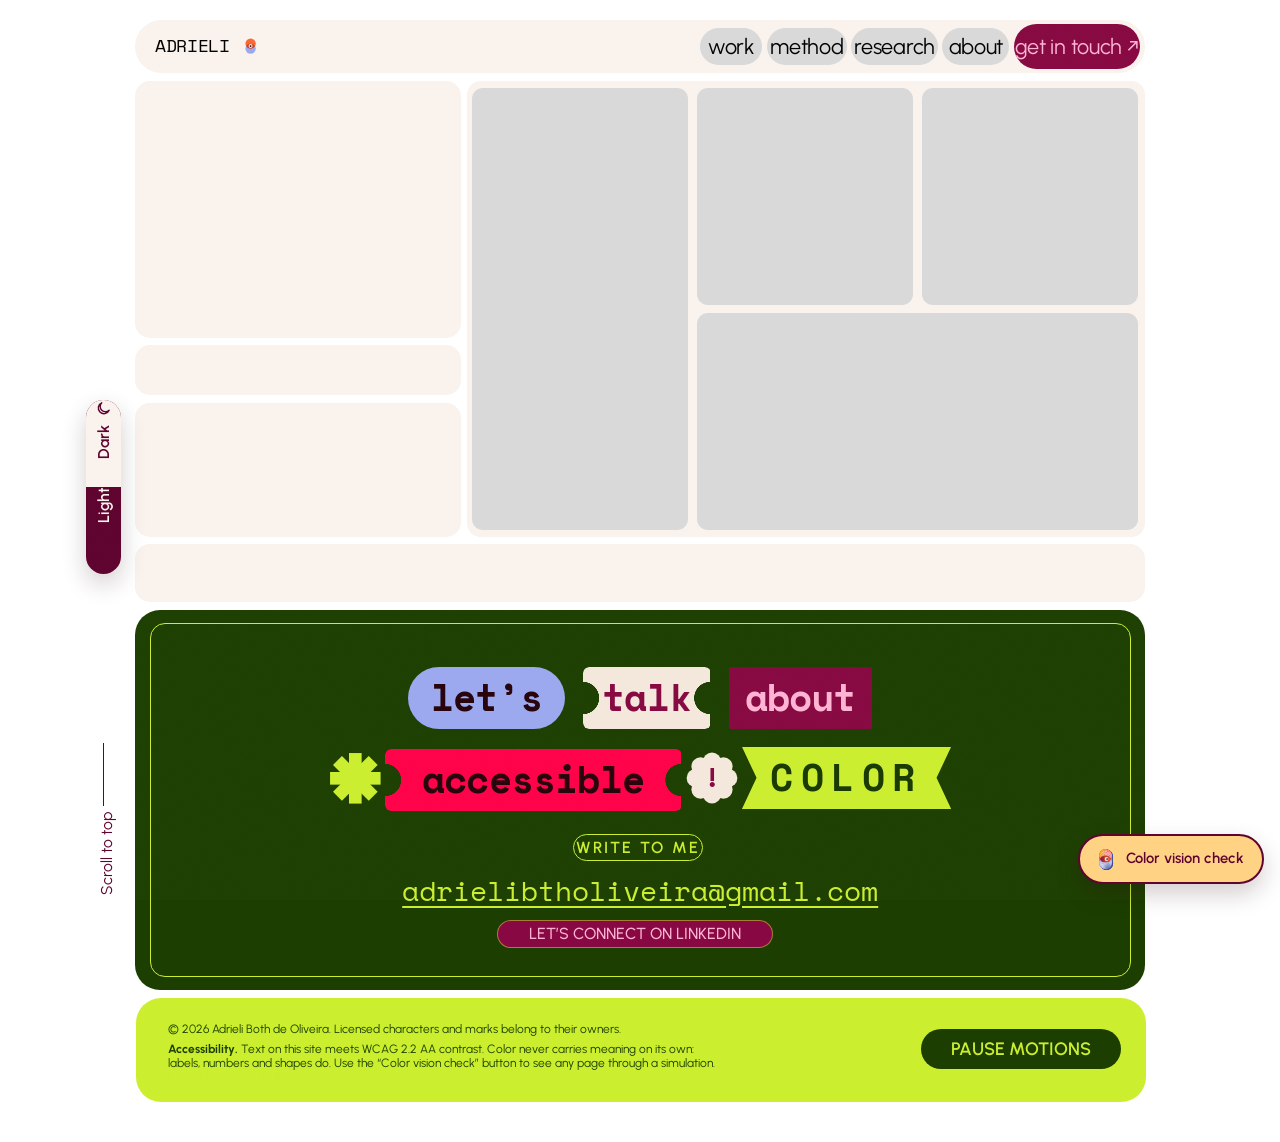
==== index.html @ c456b277 "Home: theme toggle and Scroll to top fixed on screen; footer completed The Dark/Light toggle and the" ====
<!doctype html>
<html lang="en">
<head>
  <meta charset="utf-8">
  <meta name="viewport" content="width=device-width, initial-scale=1">
  <title>adrieli • portfolio</title>
  <meta name="description" content="Portfolio of Adrieli Both de Oliveira, art director and designer. Accessibility as method, with a focus on color vision deficiency.">
  <!-- RASCUNHO: apague a linha "robots" abaixo quando o site estiver pronto para os programas -->
  <meta name="robots" content="noindex, nofollow">
  <link rel="canonical" href="https://adrieli.com.br/">
  <meta property="og:type" content="website">
  <meta property="og:site_name" content="Adrieli Both de Oliveira">
  <meta property="og:title" content="adrieli • portfolio">
  <meta property="og:description" content="Portfolio of Adrieli Both de Oliveira, art director and designer. Accessibility as method, with a focus on color vision deficiency.">
  <meta property="og:url" content="https://adrieli.com.br/">
  <meta property="og:image" content="https://adrieli.com.br/og-image.png">
  <meta property="og:image:alt" content="color for every way of seeing. Portfolio of Adrieli Both de Oliveira.">
  <meta name="twitter:card" content="summary_large_image">
  <meta name="theme-color" content="#26030A">
  <link rel="icon" href="favicon.svg" type="image/svg+xml">
  <link rel="apple-touch-icon" href="apple-touch-icon.png">
  <script>try{document.documentElement.dataset.tema=localStorage.getItem("tema")||"escuro"}catch(e){document.documentElement.dataset.tema="escuro"}try{if(!sessionStorage.getItem("intro")&&!matchMedia("(prefers-reduced-motion: reduce)").matches)document.documentElement.classList.add("carregando")}catch(e){}</script>
  <link rel="stylesheet" href="style.css">
</head>
<body class="pagina-paineis">
  <div class="loader" id="loader" aria-hidden="true">
    <div class="loader-grade"></div>
    <p class="loader-centro"><svg class="anel-carga" viewBox="0 0 100 190" preserveAspectRatio="none" aria-hidden="true"><defs><linearGradient id="anel-cor" gradientUnits="userSpaceOnUse" x1="0" y1="0" x2="100" y2="190"><stop offset="0" stop-color="#FC4D17"/><stop offset=".2" stop-color="#EEBE55"/><stop offset=".4" stop-color="#FEB3D2"/><stop offset=".6" stop-color="#9BA8EF"/><stop offset=".8" stop-color="#CBEE2F"/><stop offset="1" stop-color="#FF6533"/></linearGradient></defs><rect x="3" y="3" width="94" height="184" rx="47" pathLength="100" fill="none" stroke="url(#anel-cor)" stroke-width="10" vector-effect="non-scaling-stroke" stroke-linecap="round"/></svg><svg viewBox="0 0 100 100" aria-hidden="true"><circle cx="50" cy="37" r="27" fill="#FF6533"/><circle cx="50" cy="63" r="27" fill="#9BA8EF"/><path d="M26.34 50A27 27 0 0 1 73.66 50A27 27 0 0 1 26.34 50Z" fill="#D33916"/><circle cx="50" cy="50" r="10.5" fill="#F4E7DC"/><g class="pupila-loader"><circle cx="50" cy="50" r="4.6" fill="#26030A"/></g></svg></p>
    <span class="loader-pular"><span class="mouse">click or press any key to skip</span><span class="toque">tap to skip</span></span>
  </div>
  <p class="loader-sr" role="status" id="loader-status"></p>
  <script>(function(){var h=document.documentElement;if(!h.classList.contains("carregando"))return;
  var g=document.querySelector("#loader .loader-grade"),c=Math.min(innerWidth,1400)<700?92:Math.min(168,Math.max(92,innerWidth*.13)),
  cols=Math.ceil(innerWidth/c)+2,rows=Math.ceil(innerHeight/c)+2,f="";
  for(var r=0;r<rows;r++)for(var k=0;k<cols;k++){var d=-((r+k)*.32).toFixed(2),sd=(Math.abs(r-rows/2)+Math.abs(k-cols/2))*.03,par=(r*3+k)%4===0;
  var V=["#FF6533","#9BA8EF","#F7BB39","#D1D7F2","#FEB3D2","#FF6533","#CBEE2F"];f+='<div class="lc" style="--d:'+d+'s;--d2:'+(-(r+k)*.6).toFixed(1)+'s;--sd:'+sd.toFixed(2)+'s;--c2:'+V[(r+2*k)%V.length]+'"><i></i>'+(par?'<i></i>':'')+'</div>';}
  g.innerHTML=f;g.style.gridTemplateColumns="repeat("+cols+","+c+"px)";g.style.gridAutoRows=c+"px";document.getElementById("loader-status").textContent="Loading portfolio";})();</script>
    <a class="pular" href="#conteudo">Skip to content</a>

  <!-- ================= MENU ================= -->
  <header class="topo">
    <nav class="nav" aria-label="Main">
      <a href="#inicio" class="logo" aria-label="Adrieli Both de Oliveira, home">adrieli<svg viewBox="0 0 100 100" aria-hidden="true" focusable="false"><circle cx="50" cy="37" r="27" fill="#FF6533"/><circle cx="50" cy="63" r="27" fill="#9BA8EF"/><path d="M26.34 50A27 27 0 0 1 73.66 50A27 27 0 0 1 26.34 50Z" fill="#D33916"/><circle cx="50" cy="50" r="10.5" fill="#F4E7DC"/><circle cx="50" cy="50" r="4.6" fill="#26030A"/></svg></a>
      <button class="menu-btn" aria-label="Open menu" aria-expanded="false"><span></span><span></span></button>
      <ul class="nav-links">
        <li><a href="#work">work</a></li>
        <li><a href="#method">method</a></li>
        <li><a href="research.html">research</a></li>
        <li><a href="#about">about</a></li>
        <li><a href="#contact" class="btn btn-limao btn-nav">get in touch ↗</a></li>
      </ul>
    </nav>
  </header>

  <main id="conteudo">
    <!-- ================= HERO ================= -->
    <section id="inicio" class="hero">
      <div class="hero-blobs" aria-hidden="true">
        <span class="blob b1"></span><span class="blob b2"></span><span class="blob b3"></span>
      </div>

      <div class="hero-miolo">

        <h1 class="titulo-hero titulo-ref">We <em>exist</em> for<br><span class="pill-ref pill-laranja">purpose.</span><br>We <em>create</em> for<br><span class="pill-ref pill-azul">needs.</span></h1>

        <div class="faixa-wrap" aria-hidden="true">
      <div class="faixa">
        <div class="faixa-trilho">
          <div class="grupo">
            <span class="fx pilula bg-azul">accessibility</span>
            <span class="fx ticket bg-branco">color</span>
            <span class="fx ret bg-roxo">method</span>
            <svg class="fx-svg" viewBox="0 0 100 100"><g class="c-limao"><rect x="38" y="2" width="24" height="96"/><rect x="38" y="2" width="24" height="96" transform="rotate(45 50 50)"/><rect x="38" y="2" width="24" height="96" transform="rotate(90 50 50)"/><rect x="38" y="2" width="24" height="96" transform="rotate(135 50 50)"/></g></svg>
            <span class="fx pilula bg-vermelho">ColorADD</span>
            <span class="fx bandeira bg-limao caps">perception</span>
            <svg class="fx-svg" viewBox="0 0 100 100"><g class="c-branco"><circle cx="80" cy="50" r="17"/><circle cx="71.2" cy="71.2" r="17"/><circle cx="50" cy="80" r="17"/><circle cx="28.8" cy="71.2" r="17"/><circle cx="20" cy="50" r="17"/><circle cx="28.8" cy="28.8" r="17"/><circle cx="50" cy="20" r="17"/><circle cx="71.2" cy="28.8" r="17"/><circle cx="50" cy="50" r="32"/></g></svg>
            <span class="fx ret bg-azul caps">branding</span>
            <span class="fx ticket bg-roxo">research</span>
          </div>
          <div class="grupo">
            <span class="fx pilula bg-azul">accessibility</span>
            <span class="fx ticket bg-branco">color</span>
            <span class="fx ret bg-roxo">method</span>
            <svg class="fx-svg" viewBox="0 0 100 100"><g class="c-limao"><rect x="38" y="2" width="24" height="96"/><rect x="38" y="2" width="24" height="96" transform="rotate(45 50 50)"/><rect x="38" y="2" width="24" height="96" transform="rotate(90 50 50)"/><rect x="38" y="2" width="24" height="96" transform="rotate(135 50 50)"/></g></svg>
            <span class="fx pilula bg-vermelho">ColorADD</span>
            <span class="fx bandeira bg-limao caps">perception</span>
            <svg class="fx-svg" viewBox="0 0 100 100"><g class="c-branco"><circle cx="80" cy="50" r="17"/><circle cx="71.2" cy="71.2" r="17"/><circle cx="50" cy="80" r="17"/><circle cx="28.8" cy="71.2" r="17"/><circle cx="20" cy="50" r="17"/><circle cx="28.8" cy="28.8" r="17"/><circle cx="50" cy="20" r="17"/><circle cx="71.2" cy="28.8" r="17"/><circle cx="50" cy="50" r="32"/></g></svg>
            <span class="fx ret bg-azul caps">branding</span>
            <span class="fx ticket bg-roxo">research</span>
          </div>
        </div>
      </div>
    </div>
        <div class="hero-base">
          <p>I treat accessibility as method. Individuals with color vision deficiency shape my design decisions from the first step of a project.</p>
          <div class="acoes">
            <a href="#work" class="btn btn-escuro">see the work ↓</a>
            <a href="tcc.html" class="btn btn-contorno">start with my thesis</a>
          </div>
        </div>

        

        <!-- Mosaico do Frame 6 (peças vazias, como no Figma; só desktop) -->
        <div class="quadro-mosaico" aria-hidden="true"><span class="qm-painel"></span><span class="qm-a"></span><span class="qm-b"></span><span class="qm-c"></span><span class="qm-d"></span><span class="qm-faixa"></span></div>
        
      </div>
    </section>

    <!-- ================= FAIXA ================= -->
    

    <!-- ================= WORK ================= -->
    <section id="work" class="secao">
      <div class="grade-wrap">
        <div class="cabecalho-secao">
          <h2>selected <em>work</em></h2>
          <p>Each project page follows the same path: problem, decision, evidence, result.</p>
        </div>
        <!-- Capa real: dentro de .tile-img, troque o <img class="tile-elem"> por <img src="img/capa.jpg" alt=""> -->
        <div class="tiles">
          <a href="tcc.html" class="tile t-2 bg-vinho">
            
            <span class="tile-premio">Launched at Mix PP 2026</span>
            <div class="tile-rotulo"><h3>Color <em>first</em></h3><span>thesis · 2024</span></div>
            <span class="seta-circulo" aria-hidden="true">↗</span>
          </a>
          <a href="sensa.html" class="tile  bg-wine">
            
            <span class="tile-premio">Silver · 16th Prêmio Universitário</span>
            <div class="tile-rotulo"><h3>Sensa<em>!</em></h3><span>branding · 2023</span></div>
            <span class="seta-circulo" aria-hidden="true">↗</span>
          </a>
          <div class="tile tile-frase bg-limao">
            <small>motto</small>
            <p>Created to <em>create.</em></p>
          </div>
          <a href="research.html" class="tile  bg-azul">
            
            <div class="tile-rotulo"><h3>Color in real <em>conditions</em></h3><span>research proposal</span></div>
            <span class="seta-circulo" aria-hidden="true">↗</span>
          </a>
          <a href="paim.html" class="tile t-2 bg-rosa">
            
            <div class="tile-rotulo"><h3>Renner <em>co-brandings</em></h3><span>art direction · 2024–now</span></div>
            <span class="seta-circulo" aria-hidden="true">↗</span>
          </a>
          <a href="campaigns.html#give" class="tile  bg-branco">
            
            <span class="tile-premio">Gold · 17th Prêmio Universitário</span>
            <div class="tile-rotulo"><h3>Give a Little of <em>Yourself</em></h3><span>campaign · 2024</span></div>
            <span class="seta-circulo" aria-hidden="true">↗</span>
          </a>
          <a href="ebook.html" class="tile  bg-lilas">
            
            <div class="tile-rotulo"><h3>Popularizando a Ciência da <em>Comunicação</em></h3><span>editorial · 2024</span></div>
            <span class="seta-circulo" aria-hidden="true">↗</span>
          </a>
          <a href="campaigns.html#rudauana" class="tile  bg-vinho">
            
            <span class="tile-premio">Grand Prix · 16th Prêmio Universitário</span>
            <div class="tile-rotulo"><h3>Rudauana</h3><span>campaign · 2023</span></div>
            <span class="seta-circulo" aria-hidden="true">↗</span>
          </a>
          <div class="tile tile-frase t-2 bg-tinta">
            <small>my method</small>
            <p>Accessibility: to anyone, anywhere, <em>anytime.</em></p>
          </div>
        </div>
      </div>
    </section>

    <!-- ================= METHOD ================= -->
    

    <!-- ================= ABOUT ================= -->
    

    <!-- ================= EXPERIENCE ================= -->
    

    <!-- ================= CONTACT ================= -->
    <section id="contact" class="contato">
      <div class="container">
        <div class="contato-topo">
          <h2 class="titulo-formas">
            <span class="fx pilula bg-azul">let’s</span>
            <span class="fx ticket bg-branco">talk</span>
            <span class="fx ret bg-roxo">about</span>
            <svg class="fx-svg" viewBox="0 0 100 100" aria-hidden="true"><g class="c-limao"><rect x="38" y="2" width="24" height="96"/><rect x="38" y="2" width="24" height="96" transform="rotate(45 50 50)"/><rect x="38" y="2" width="24" height="96" transform="rotate(90 50 50)"/><rect x="38" y="2" width="24" height="96" transform="rotate(135 50 50)"/></g></svg>
            <span class="fx ticket bg-vermelho">accessible</span>
            <span class="fx bandeira bg-limao caps">color</span>
            <span class="fx-flor" aria-hidden="true"><svg viewBox="0 0 100 100"><g class="c-branco"><circle cx="80" cy="50" r="17"/><circle cx="71.2" cy="71.2" r="17"/><circle cx="50" cy="80" r="17"/><circle cx="28.8" cy="71.2" r="17"/><circle cx="20" cy="50" r="17"/><circle cx="28.8" cy="28.8" r="17"/><circle cx="50" cy="20" r="17"/><circle cx="71.2" cy="28.8" r="17"/><circle cx="50" cy="50" r="32"/></g></svg><b>!</b></span>
          </h2>

          <span class="adesivo ad-bora" aria-hidden="true">
            <svg viewBox="0 0 100 100"><polygon points="50.0,0.0 59.1,10.0 71.7,5.0 75.6,17.9 89.1,18.8 86.9,32.2 98.7,38.9 91.0,50.0 98.7,61.1 86.9,67.8 89.1,81.2 75.6,82.1 71.7,95.0 59.1,90.0 50.0,100.0 40.9,90.0 28.3,95.0 24.4,82.1 10.9,81.2 13.1,67.8 1.3,61.1 9.0,50.0 1.3,38.9 13.1,32.2 10.9,18.8 24.4,17.9 28.3,5.0 40.9,10.0"/></svg>
            <b>hello!</b>
          </span>
          <svg class="adesivo ad-carinho" viewBox="0 0 120 120" aria-hidden="true">
            <defs><path id="circulo2" d="M60 60m-42 0a42 42 0 1 1 84 0a42 42 0 1 1-84 0"/></defs>
            <circle cx="60" cy="60" r="58"/>
            <text><textPath href="#circulo2">every way of seeing • </textPath></text>
            <path d="M60 78S44 68 44 58a8 8 0 0 1 16-3 8 8 0 0 1 16 3c0 10-16 20-16 20z" class="ad-coracao"/>
          </svg>
          <span class="adesivo ad-24h" aria-hidden="true">fall 2027</span>
          <span class="adesivo ad-oi" aria-hidden="true">oi!</span>
        </div>

        <div class="contato-simples">
          <span class="etiqueta etiqueta-clara">write to me</span>
          <a class="email-grande" href="mailto:adrielibtholiveira@gmail.com">adrielibtholiveira@gmail.com</a>
          <ul class="redes">
            <li><a href="https://www.linkedin.com/in/adrieliboliveira/" target="_blank" rel="noopener">Let’s connect on linkedin</a></li>
          </ul>
        </div>

        <p class="assinatura" aria-label="Created to create.">Created to <em>create.</em></p>

        <footer class="rodape">
          <div>
            <p>© <span class="ano"></span> Adrieli Both de Oliveira. Licensed characters and marks belong to their owners.</p>
            <p class="nota-acess"><strong>Accessibility.</strong> Text on this site meets WCAG 2.2 AA contrast. Color never carries meaning on its own: labels, numbers and shapes do. Use the “Color vision check” button to see any page through a simulation. <a href="colophon.html">How this site was built →</a></p>
          </div>
          <a href="#inicio">Scroll to top</a>
        </footer>
      </div>
    </section>
  </main>

  <a class="voltar-topo" href="#inicio">Scroll to top</a>

  <script src="script.js"></script>
</body>
</html>
---- style.css ----
/* =========================================================
   PALETA E VARIÁVEIS: troque aqui para mudar o visual todo
   ========================================================= */
:root {
  /* =====================================================
     PALETA: 6 cores em 3 tons (claro, base, escuro) + creme.
     ===================================================== */
  --lime-claro: #CBEE2F; --lime: #183900; --lime-escuro: #0B1900;   /* Lime · Forest · Deep Forest */
  --pink-claro: #FEB3D2; --pink: #870842; --pink-escuro: #5E012E;   /* Blossom · Magenta · Mulberry */
  --red-claro: #FF0149; --red: #4C0610; --red-escuro: #26030A;   /* Ruby · Wine · Ink */
  --amber-claro: #FFD283; --amber: #F7BB39; --amber-escuro: #D1900F;   /* Honey · Amber · Ochre */
  --orange-claro: #FF9173; --orange: #FF6533; --orange-escuro: #D33916;   /* Peach · Tangerine · Rust */
  --peri-claro: #D1D7F2; --peri: #9BA8EF; --peri-escuro: #425399;   /* Mist · Periwinkle · Indigo */
  --neutro-claro: #F4E7DC;  /* Cream */

  /* Neutros do tema claro */
  --creme: #F9F2ED;   /* fundo da página (Cream) */
  --papel: #F4E7DC;   /* superfícies */
  --tinta: #870842;   /* texto: Magenta (par 9) */
  --cinza: #870842;   /* texto secundário */
  --linha: #F4E7DC;

  /* Nomes antigos, apontando para a paleta nova (o site inteiro usa estes) */
  --laranja: var(--orange);
  --vermelho: var(--red-claro);
  --rosa: var(--pink-claro);
  --coral: var(--orange-claro);
  --vinho: var(--pink);
  --limao: var(--lime-claro);     /* cor de destaque: botões e links */
  --cobre: var(--amber-escuro);
  --amarelo: var(--amber);
  --verde-vivo: var(--lime-claro);
  --menta: var(--lime-claro);
  --verde: var(--lime);
  --celeste: var(--peri-claro);
  --periwinkle: var(--peri-claro);
  --azul: var(--peri);
  --lilas: var(--peri-claro);
  --lilas-claro: var(--peri-claro);
  --roxo: var(--peri-escuro);
  --mauve-escuro: var(--peri-escuro);  /* usado pelo interruptor */

  --preto: #26030A;   /* tinta fixa sobre as cores */
  --branco: #F4E7DC;  /* creme fixo sobre fundos escuros */
  --listra1: #F4E7DC; --listra2: #F4E7DC; --listra-borda: #870842;
  --rabisco: #F4E7DC;
  --raio: 28px;
  --fonte: "Urbanist", system-ui, sans-serif;
  --serif: "Space Mono", ui-monospace, monospace;

  /* textura granulada (usada em formas e no fundo) */
  --grao: url("data:image/svg+xml,%3Csvg xmlns='http://www.w3.org/2000/svg' width='180' height='180'%3E%3Cfilter id='n'%3E%3CfeTurbulence type='fractalNoise' baseFrequency='.85' numOctaves='3' stitchTiles='stitch'/%3E%3CfeColorMatrix values='0 0 0 0 0 0 0 0 0 0 0 0 0 0 0 0 0 0 .3 0'/%3E%3C/filter%3E%3Crect width='100%25' height='100%25' filter='url(%23n)'/%3E%3C/svg%3E");
}

* { box-sizing: border-box; margin: 0; padding: 0; }
html { scroll-behavior: smooth; scroll-padding-top: 90px; }
body {
  font-family: var(--fonte);
  background: var(--creme);
  color: var(--tinta);
  font-size: 1.06rem;
  line-height: 1.6;
  overflow-x: clip;
}
/* granulado bem sutil por cima de tudo */
body::after {
  content: ""; position: fixed; inset: 0; z-index: 100; pointer-events: none;
  background: var(--grao); opacity: .1; mix-blend-mode: multiply;
}
img { max-width: 100%; display: block; }
a { color: inherit; }
em { font-family: var(--serif); font-style: italic; font-weight: 400; letter-spacing: 0; }

.container { width: min(1200px, 100% - 32px); margin-inline: auto; }
.secao { padding: clamp(4.5rem, 10vw, 8rem) 0; position: relative; }

h2 {
  font-size: clamp(2.3rem, 5.6vw, 4.4rem);
  line-height: 1; letter-spacing: -.04em; font-weight: 700;
  margin-bottom: 1.4rem;
}
h2 em { font-size: 1.1em; }
.titulo-centro { text-align: center; }

/* ===== Cores de fundo utilitárias ===== */
.bg-laranja { background: var(--laranja); color: var(--preto); }
.bg-vermelho { background: var(--vermelho); color: var(--preto); }
.bg-rosa { background: var(--rosa); color: var(--pink-escuro); }
.bg-coral { background: var(--coral); color: var(--preto); }
.bg-vinho { background: var(--vinho); color: var(--pink-claro); }
.bg-limao { background: var(--limao); color: var(--lime-escuro); }
.bg-cobre { background: var(--cobre); color: var(--preto); }
.bg-amarelo { background: var(--amarelo); color: var(--preto); }
.bg-verde-vivo { background: var(--verde-vivo); color: var(--lime-escuro); }
.bg-menta { background: var(--menta); color: var(--lime-escuro); }
.bg-verde { background: var(--verde); color: var(--lime-claro); }
.bg-celeste { background: var(--celeste); color: var(--preto); }
.bg-periwinkle { background: var(--periwinkle); color: var(--peri-escuro); }
.bg-azul { background: var(--azul); color: var(--preto); }
.bg-lilas { background: var(--lilas); color: var(--peri-escuro); }
.bg-lilas-claro { background: var(--lilas-claro); color: var(--peri-escuro); }
.bg-roxo { background: var(--roxo); color: var(--peri-claro); }
.bg-grafite { background: var(--preto); color: var(--branco); }
.bg-tinta { background: var(--tinta); color: var(--papel); }
.bg-branco { background: var(--branco); color: var(--preto); }
.bg-preto { background: var(--preto); color: var(--branco); }

/* ===== Botões ===== */
.btn {
  display: inline-flex; align-items: center; gap: .5rem;
  padding: .85rem 1.45rem; border-radius: 999px;
  font: inherit; font-weight: 600; text-decoration: none; cursor: pointer;
  border: 2px solid var(--tinta);
  transition: transform .2s, box-shadow .2s;
}
.btn:hover { transform: translateY(-3px) rotate(-1.5deg); box-shadow: 0 5px 0 var(--tinta); }
.btn-escuro { background: var(--tinta); color: var(--papel); }
.btn-escuro:hover { box-shadow: 0 5px 0 var(--laranja); }
.btn-contorno { background: transparent; }
.btn-limao { background: var(--limao); color: var(--preto); border-color: var(--limao); }

.etiqueta {
  display: inline-block; margin-bottom: 1.2rem;
  border: 1.5px solid currentColor; border-radius: 999px;
  padding: .25rem .85rem; font-size: .78rem; font-weight: 600;
  text-transform: uppercase; letter-spacing: .14em;
}

/* =========================================================
   MENU
   ========================================================= */
.topo { position: sticky; top: 0; z-index: 50; padding: 12px 12px 0; }
.nav {
  position: relative;
  max-width: 1200px; margin: 0 auto; height: 62px;
  display: flex; align-items: center; justify-content: space-between;
  padding: 0 8px 0 22px;
  background: color-mix(in srgb, var(--papel) 82%, transparent); backdrop-filter: blur(14px); -webkit-backdrop-filter: blur(14px);
  border: 1px solid var(--linha); border-radius: 999px;
}
.logo { font-weight: 800; font-size: 1.3rem; letter-spacing: -.04em; text-decoration: none; display: flex; align-items: center; gap: 3px; }
.logo svg { width: 1.08em; height: 1.08em; margin: 0 .06em; flex: none; }
.nav-links { display: flex; gap: 2px; list-style: none; align-items: center; }
.nav-links a { display: block; padding: .5rem .95rem; border-radius: 999px; text-decoration: none; font-weight: 500; }
.nav-links a:not(.btn):hover { background: var(--creme); }
.btn-nav { padding: .6rem 1.15rem !important; margin-left: .4rem; }
.menu-btn {
  display: none; width: 46px; height: 46px; border-radius: 50%;
  background: var(--tinta); border: 0; cursor: pointer;
  flex-direction: column; align-items: center; justify-content: center; gap: 6px;
}
.menu-btn span { width: 18px; height: 2px; background: var(--papel); border-radius: 2px; transition: transform .25s; }
.menu-btn[aria-expanded="true"] span:first-child { transform: translateY(4px) rotate(45deg); }
.menu-btn[aria-expanded="true"] span:last-child { transform: translateY(-4px) rotate(-45deg); }

/* =========================================================
   HERO
   ========================================================= */
.hero {
  position: relative; overflow: hidden;
  margin: -62px 12px 0;
  padding: 120px clamp(20px, 5vw, 72px) clamp(56px, 7vw, 88px);
  background: var(--papel);
  border-radius: 0 0 40px 40px;
}
.hero-blobs { position: absolute; inset: 0; pointer-events: none; }
.blob { position: absolute; border-radius: 50%; filter: blur(70px); }
.b1 { width: 440px; height: 440px; background: var(--rosa); top: -170px; left: -150px; opacity: .8; }
.b2 { width: 320px; height: 320px; background: var(--laranja); top: -140px; left: 120px; opacity: .45; }
.b3 { width: 520px; height: 520px; background: var(--lilas); bottom: -260px; right: -160px; opacity: .85; }

.hero-miolo { position: relative; max-width: 1200px; margin: 0 auto; }
.hero-topo { display: flex; justify-content: space-between; align-items: center; flex-wrap: wrap; gap: .8rem 1.5rem; margin-bottom: clamp(1.8rem, 4vw, 3rem); }
.selo {
  display: inline-flex; align-items: center; gap: .6rem;
  background: var(--tinta); color: var(--papel);
  padding: .45rem 1rem .45rem .8rem; border-radius: 999px; font-size: .88rem; font-weight: 500;
}
.pulso { width: 9px; height: 9px; border-radius: 50%; background: var(--limao); animation: pulso 2s infinite; }
@keyframes pulso { 0% { box-shadow: 0 0 0 0 rgb(238 190 85 / .7); } 70%, 100% { box-shadow: 0 0 0 10px rgb(238 190 85 / 0); } }
.hero-intro { color: var(--cinza); }
.hero-intro strong { color: var(--tinta); }

/* Título com formas no meio (inspirado em tipografia + geometria) */
.titulo-hero {
  position: relative; z-index: 2;
  font-size: clamp(2.6rem, 10.2vw, 9.4rem);
  font-weight: 700; line-height: .95; letter-spacing: -.05em;
}
.linha { display: flex; align-items: center; flex-wrap: wrap; gap: .06em .2em; }
.f-seta { width: 1.45em; height: .5em; flex: none; fill: none; stroke: var(--tinta); stroke-width: 7; stroke-linecap: round; stroke-linejoin: round; }
.f-seta-bola { fill: var(--laranja); stroke: none; }
.f-quina { width: .5em; height: .5em; flex: none; fill: none; stroke: var(--tinta); stroke-width: 7; stroke-linecap: round; stroke-linejoin: round; align-self: flex-start; margin-top: .1em; }
.f-balao {
  position: relative; display: inline-block;
  background: var(--grao), var(--lilas); background-size: 180px; color: var(--preto);
  padding: .02em .32em .1em; border-radius: 999px;
}
.f-balao::after {
  content: ""; position: absolute; left: .45em; bottom: -.14em;
  width: .34em; height: .34em; background: inherit;
  clip-path: polygon(0 0, 100% 0, 0 100%);
}
.f-pontos { display: inline-flex; align-items: center; gap: .08em; }
.f-pontos i { width: .4em; height: .4em; border-radius: 50%; background: var(--grao), var(--azul); background-size: 180px; }
.f-pontos i:last-child { background: var(--grao), var(--verde-vivo); background-size: 180px; }
.f-pontos b { font-size: .4em; font-weight: 800; }
.f-meias { display: inline-flex; }
.f-meias i { width: .38em; height: .76em; border-radius: 0 .38em .38em 0; background: var(--grao), var(--rosa); background-size: 180px; }
.f-meias i:last-child { background: var(--grao), var(--verde-vivo); background-size: 180px; }
.f-cor { position: relative; font-size: 1.12em; letter-spacing: -.02em; line-height: .8; }
.f-cor svg { position: absolute; left: -2%; bottom: -.06em; width: 104%; height: .2em; fill: none; stroke: var(--laranja); stroke-width: 6; stroke-linecap: round; }

.hero-base { position: relative; z-index: 2; max-width: 430px; margin-top: clamp(2rem, 4vw, 3rem); }
.hero-base p { color: var(--cinza); font-size: 1.12rem; }
.acoes { display: flex; flex-wrap: wrap; gap: .8rem; margin-top: 1.6rem; }

/* Fotos em leque */
.colagem {
  position: absolute; z-index: 1; right: 0; bottom: 0;
  width: min(42%, 520px);
  display: flex; align-items: flex-end; justify-content: flex-end;
}
.colagem { perspective: 1100px; --mx: 0; --my: 0; }
.foto-card {
  --rot: 0deg; --ty: 0px; --ry: 0deg; --d: 1;
  position: relative; flex: 0 0 32%; aspect-ratio: 3 / 4;
  border-radius: 26px; margin-left: -9%;
  background-size: 180px, cover !important;
  box-shadow: 0 18px 40px rgb(19 19 19 / .14);
  transform-style: preserve-3d;
  transform:
    translate3d(calc(var(--mx) * var(--d) * 16px), calc(var(--ty) + var(--my) * var(--d) * 10px), 0)
    rotateY(calc(var(--ry) + var(--mx) * 9deg))
    rotateX(calc(var(--my) * -7deg))
    rotate(var(--rot));
  transition: transform .25s ease-out, scale .4s cubic-bezier(.2, .8, .2, 1);
  animation: flutuar 6s ease-in-out infinite;
}
@keyframes flutuar { 50% { translate: 0 -10px; } }
.foto-card .tag { transform: translateZ(46px); }
.foto-card img { width: 100%; height: 100%; object-fit: cover; border-radius: inherit; }
.foto-card:first-of-type { margin-left: 0; }
.fc1 { --rot: -9deg; --ty: 10px; --ry: 22deg; --d: .6; animation-delay: -1.5s; background: var(--grao), radial-gradient(circle at 50% 55%, var(--amarelo), var(--laranja) 50%, var(--rosa) 90%); }
.fc2 { --rot: -3deg; --ty: -24px; --ry: 12deg; --d: .9; animation-delay: -3s; background: var(--grao), radial-gradient(circle at 55% 45%, var(--celeste), var(--azul) 55%, var(--roxo)); }
.fc3 { --rot: 4deg; --ty: -8px; --ry: -8deg; --d: 1.2; animation-delay: -4.5s; background: var(--grao), radial-gradient(circle at 45% 60%, var(--limao), var(--verde-vivo) 55%, var(--verde)); }
.fc4 { --rot: 11deg; --ty: 16px; --ry: -20deg; --d: 1.5; background: var(--grao), radial-gradient(circle at 50% 45%, var(--rosa), var(--lilas) 50%, var(--roxo)); }
.foto-card:hover { --rot: 0deg; --ry: 0deg; --ty: -30px; scale: 1.05; z-index: 3; }
.tag {
  position: absolute; white-space: nowrap;
  padding: .3rem .8rem; border-radius: 999px;
  font-size: .85rem; font-weight: 600; color: var(--preto);
  box-shadow: 0 6px 14px rgb(38 3 10 / .1);
}
.fc1 .tag { left: -16%; top: 14%; }
.fc2 .tag { left: -10%; top: 20%; }
.fc3 .tag { left: -14%; bottom: 14%; }
.fc4 .tag { right: -6%; top: 14%; }
.t-rosa { background: var(--rosa); }
.t-celeste { background: var(--celeste); }
.t-limao { background: var(--limao); }
.t-verde { background: var(--menta); }

.selo-giratorio {
  position: absolute; z-index: 4; left: -9%; bottom: -8%;
  width: 118px; height: 118px;
  animation: girar 16s linear infinite;
}
.sg-fundo { fill: var(--limao); }
.selo-giratorio text { font-size: 11.3px; font-weight: 700; letter-spacing: 2.1px; text-transform: uppercase; fill: var(--preto); }
.sg-seta { fill: none; stroke: var(--preto); stroke-width: 4; stroke-linecap: round; stroke-linejoin: round; }
@keyframes girar { to { transform: rotate(360deg); } }

/* =========================================================
   FAIXA COM PALAVRAS EM FORMAS
   ========================================================= */
.faixa-wrap { overflow: hidden; padding: 56px 0 24px; }
.faixa {
  background: var(--preto); padding: 20px 0; border-block: 1px solid #4C0610;
  width: 110%; margin-left: -5%; transform: rotate(-2deg);
}
.faixa-trilho { display: flex; width: max-content; animation: rolar 38s linear infinite; }
.grupo { display: flex; align-items: center; gap: 18px; padding-right: 18px; }
@keyframes rolar { to { transform: translateX(-50%); } }

.fx {
  display: inline-flex; align-items: center; justify-content: center;
  font-size: 1.55rem; font-weight: 600; letter-spacing: -.02em; white-space: nowrap;
  padding: .32em .95em; line-height: 1.15;
}
.fx.pilula { border-radius: 999px; }
.fx.ret { border-radius: 3px; }
.fx.caps { text-transform: uppercase; letter-spacing: .2em; font-size: 1.25rem; padding: .5em 1.1em; }
.fx.ticket {
  border-radius: 6px; padding-inline: 1.1em;
  -webkit-mask: radial-gradient(circle at 0 50%, #0000 .42em, #000 calc(.42em + .5px)) left / 51% 100% no-repeat,
                radial-gradient(circle at 100% 50%, #0000 .42em, #000 calc(.42em + .5px)) right / 51% 100% no-repeat;
          mask: radial-gradient(circle at 0 50%, #0000 .42em, #000 calc(.42em + .5px)) left / 51% 100% no-repeat,
                radial-gradient(circle at 100% 50%, #0000 .42em, #000 calc(.42em + .5px)) right / 51% 100% no-repeat;
}
.fx.bandeira { clip-path: polygon(0 0, 100% 0, 93% 50%, 100% 100%, 0 100%, 7% 50%); padding-inline: 1.6em; }
.fx-svg { width: 2.6rem; height: 2.6rem; flex: none; }
.c-limao { fill: var(--limao); }
.c-branco { fill: var(--branco); }

/* =========================================================
   SOBRE
   ========================================================= */
.sobre-grid { display: grid; grid-template-columns: minmax(0, .85fr) minmax(0, 1.15fr); gap: clamp(2.5rem, 7vw, 6rem); align-items: center; }
.sobre-visual {
  position: relative; aspect-ratio: 4 / 5;
  background: var(--grao), var(--azul); background-size: 180px, auto;
  border-radius: var(--raio);
  display: flex; align-items: flex-end; justify-content: center;
  padding: 2.5rem 2.5rem 0;
}
.arco {
  width: 82%; height: 88%;
  border-radius: 999px 999px 0 0; overflow: hidden;
  background: var(--grao), linear-gradient(170deg, var(--lilas), var(--rosa) 70%, var(--laranja));
  background-size: 180px, auto;
  display: grid; place-items: center;
}
.arco img { width: 100%; height: 100%; object-fit: cover; }
.arco-placeholder { font-family: var(--serif); font-style: italic; font-size: 1.6rem; color: var(--preto); opacity: .7; }
.deco { position: absolute; }
.bola-amarela { width: 70px; height: 70px; border-radius: 50%; background: var(--amarelo); top: 7%; right: 8%; }
.balao-verde { width: 92px; height: 60px; background: var(--verde-vivo); border-radius: 12px; left: -22px; bottom: 14%; }
.balao-verde::after { content: ""; position: absolute; left: 16px; bottom: -14px; width: 18px; height: 16px; background: inherit; clip-path: polygon(0 0, 100% 0, 0 100%); }

.adesivo-estouro { position: absolute; top: -34px; left: -30px; width: 116px; height: 116px; transform: rotate(-14deg); display: grid; place-items: center; }
.adesivo-estouro svg { position: absolute; inset: 0; fill: var(--laranja); filter: drop-shadow(0 6px 10px rgb(38 3 10 / .15)); }
.adesivo-estouro b { color: var(--preto); position: relative; font-size: 1.45rem; font-weight: 800; letter-spacing: -.03em; }

.sobre-texto p { color: var(--cinza); max-width: 56ch; }
.sobre-texto p + p { margin-top: 1rem; }
.baloes { display: flex; flex-wrap: wrap; gap: 1.1rem .7rem; list-style: none; margin-top: 2rem; }
.balao { position: relative; padding: .5rem 1.15rem; border-radius: 999px; font-weight: 600; }
.balao::after { content: ""; position: absolute; left: 14px; bottom: -9px; width: 14px; height: 12px; background: inherit; clip-path: polygon(0 0, 100% 0, 0 100%); }
.balao.cauda-dir::after { left: auto; right: 14px; clip-path: polygon(0 0, 100% 0, 100% 100%); }

.numeros { display: grid; grid-template-columns: repeat(3, 1fr); gap: 1rem; margin-top: clamp(3.5rem, 7vw, 5.5rem); }
.numero {
  position: relative; min-height: 180px; padding: 1.6rem;
  border-radius: var(--raio);
  display: flex; flex-direction: column; justify-content: flex-end;
  transition: transform .3s;
}
.numero:hover { transform: translateY(-6px) rotate(-1deg); }
.numero strong { font-size: clamp(3rem, 6vw, 4.6rem); line-height: .9; letter-spacing: -.05em; font-weight: 700; }
.numero span { font-weight: 500; margin-top: .4rem; }
.numero i { position: absolute; top: 1.2rem; right: 1.2rem; font-style: normal; width: 42px; height: 42px; border: 1.5px solid currentColor; border-radius: 50%; display: grid; place-items: center; font-size: 1.1rem; }

/* =========================================================
   SERVIÇOS: cartas em leque
   ========================================================= */
.sublinhado { position: relative; white-space: nowrap; }
.sublinhado svg { position: absolute; left: 0; bottom: -.18em; width: 100%; height: .26em; fill: none; stroke: var(--tinta); stroke-width: 4; stroke-linecap: round; }
.leque { display: flex; justify-content: center; align-items: flex-start; padding: 4.5rem 0 1rem; }
.carta {
  position: relative; flex: 0 0 clamp(200px, 21vw, 250px); min-height: 330px;
  margin-inline: -.35rem; padding: 2.8rem 1.5rem 1.8rem;
  border-radius: 22px;
  box-shadow: 0 14px 34px rgb(19 19 19 / .12);
  transform: rotate(var(--r)) translateY(var(--y, 0));
  transition: transform .4s cubic-bezier(.2, .8, .2, 1);
}
.carta:hover { transform: rotate(0deg) translateY(-22px); z-index: 5; }
.carta h3 { font-size: 1.75rem; font-weight: 800; letter-spacing: -.04em; line-height: 1; padding-bottom: .9rem; border-bottom: 2px solid currentColor; margin-bottom: 1.1rem; }
.carta ul { list-style: none; }
.carta li { position: relative; padding-left: 1.3rem; margin-top: .35rem; font-size: .98rem; }
.carta li::before { content: "✦"; position: absolute; left: 0; font-size: .8em; top: .18em; }
.adesivo-icone { position: absolute; top: -40px; right: 14px; width: 80px; height: 80px; transform: rotate(12deg); transition: transform .4s; }
.carta:hover .adesivo-icone { transform: rotate(-8deg) scale(1.12); }
.adesivo-icone svg { width: 100%; height: 100%; overflow: visible; filter: drop-shadow(0 4px 6px rgb(38 3 10 / .18)); }
.adesivo-icone svg * { stroke: var(--branco); stroke-width: 7; paint-order: stroke; stroke-linejoin: round; }
.st-tinta { fill: var(--preto); }
.st-branco { fill: var(--branco); stroke: none !important; }
.st-tinta-plano { fill: var(--preto); stroke: none !important; }
.st-amarelo { fill: var(--amarelo); }
.st-celeste { fill: var(--celeste); }
.st-limao { fill: var(--limao); }
.st-vinho { fill: var(--vinho); }
.st-linha { fill: none; stroke: var(--preto) !important; stroke-width: 4 !important; stroke-linecap: round; }

/* =========================================================
   PROJETOS: bento
   ========================================================= */
.cabecalho-secao { display: flex; justify-content: space-between; align-items: flex-end; gap: 1rem 3rem; flex-wrap: wrap; margin-bottom: 2.5rem; }
.cabecalho-secao h2 { margin-bottom: 0; }
.cabecalho-secao p { color: var(--cinza); max-width: 38ch; }
.bento { display: grid; grid-template-columns: repeat(6, 1fr); gap: 1rem; }
.proj {
  position: relative; isolation: isolate; overflow: hidden;
  grid-column: span 2; min-height: 360px;
  border-radius: var(--raio); padding: 1.6rem;
  display: flex; flex-direction: column; text-decoration: none;
  transition: transform .35s cubic-bezier(.2, .8, .2, 1);
}
.proj-grande { grid-column: span 4; min-height: 440px; }
.proj {
  transform: perspective(900px) rotateX(var(--rx, 0deg)) rotateY(var(--ry, 0deg)) translateY(var(--lift, 0px));
}
.proj:hover { --lift: -6px; }
.proj .geleia { translate: calc(var(--px, 0) * -16px) calc(var(--py, 0) * -16px); }
.proj-visual { position: relative; flex: 1; min-height: 160px; }
.proj-visual img { position: absolute; inset: -1.6rem -1.6rem 0; width: calc(100% + 3.2rem); height: calc(100% + 1.6rem); object-fit: cover; }
.proj-info { position: relative; z-index: 1; }
.proj h3 { font-size: clamp(1.8rem, 3vw, 2.5rem); font-weight: 700; letter-spacing: -.04em; line-height: 1; margin: .7rem 0 .4rem; }
.proj p { opacity: .8; max-width: 44ch; }
.tag-proj { display: inline-block; padding: .25rem .75rem; border-radius: 999px; font-size: .8rem; font-weight: 600; border: 1.5px solid currentColor; }
.seta-circulo {
  position: absolute; z-index: 2; top: 1.2rem; right: 1.2rem;
  width: 52px; height: 52px; border-radius: 50%;
  border: 1.5px solid currentColor; background: rgb(244 231 220 / .25);
  display: grid; place-items: center; font-size: 1.35rem;
  transition: transform .35s, background .35s;
}
.proj:hover .seta-circulo { transform: rotate(45deg); background: var(--papel); color: var(--tinta); }

/* formas "gelatina" brilhantes */
.geleia {
  position: absolute; z-index: -1; aspect-ratio: 1;
  border-radius: 46% 54% 60% 40% / 42% 46% 54% 58%;
  box-shadow: inset 0 0 0 6px rgb(244 231 220 / .35), inset -14px -18px 30px rgb(38 3 10 / .12), 0 20px 40px rgb(38 3 10 / .15);
  transition: transform .6s cubic-bezier(.2, .8, .2, 1);
}
.geleia::after { content: ""; position: absolute; top: 14%; left: 20%; width: 26%; height: 14%; border-radius: 50%; background: rgb(244 231 220 / .7); filter: blur(4px); transform: rotate(-25deg); }
.proj:hover .geleia { transform: rotate(14deg) scale(1.06); }
.proj .geleia { transition: transform .6s cubic-bezier(.2, .8, .2, 1), translate .2s ease-out; }
.g-rosa { width: min(48%, 320px); right: -3%; top: -18%; background: radial-gradient(circle at 50% 50%, var(--vinho) 0 12%, var(--laranja) 35%, var(--rosa) 62%, var(--branco) 88%); border-radius: 38% 62% 45% 55% / 55% 40% 60% 45%; }
.g-amarela { width: min(58%, 240px); right: -8%; top: -28%; background: radial-gradient(circle, var(--branco) 0 15%, var(--limao) 45%, var(--laranja) 85%); }
.g-azul { width: min(58%, 240px); right: -8%; top: -28%; background: radial-gradient(circle, var(--branco) 0 10%, var(--celeste) 40%, var(--azul) 85%); border-radius: 60% 40% 52% 48% / 45% 58% 42% 55%; }
.g-verde { width: min(58%, 240px); right: -8%; top: -28%; background: radial-gradient(circle, var(--verde-vivo) 0 18%, var(--menta) 60%, var(--branco) 92%); border-radius: 42% 58% 38% 62% / 60% 42% 58% 40%; }
.g-lilas { width: min(58%, 240px); right: -8%; top: -28%; background: radial-gradient(circle, var(--lilas) 0 20%, var(--rosa) 55%, var(--laranja) 95%); }
.geo { position: absolute; z-index: -1; }
.geo-circulo { width: 64px; height: 64px; border-radius: 50%; left: 4%; top: 18%; }
.geo-losango { width: 46px; height: 46px; border-radius: 8px; transform: rotate(45deg); left: 8%; top: 22%; }
.geo-meia { width: 36px; height: 72px; border-radius: 0 72px 72px 0; left: 6%; top: 16%; }
.proj-grande .geo-circulo { width: 90px; height: 90px; left: 6%; top: 20%; }

/* =========================================================
   EXPERIÊNCIA
   ========================================================= */
.experiencia { overflow: hidden; }
.rabisco-fundo { position: absolute; inset: 8% 0 auto; width: 100%; height: 70%; z-index: -1; fill: none; stroke: var(--rabisco); stroke-width: 46; stroke-linecap: round; }
.grade-numerada {
  display: grid; grid-template-columns: repeat(3, 1fr);
  list-style: none; margin-top: 3rem;
  background: color-mix(in srgb, var(--papel) 70%, transparent); border: 1.5px solid var(--linha); border-radius: var(--raio); overflow: hidden;
}
.grade-numerada li { padding: 1.8rem 1.7rem 2.2rem; border-right: 1.5px solid var(--linha); border-bottom: 1.5px solid var(--linha); transition: background .3s; }
.grade-numerada li:hover { background: var(--papel); }
.grade-numerada li:nth-child(3n) { border-right: 0; }
.grade-numerada li:nth-last-child(-n + 3) { border-bottom: 0; }
.num { width: 2.3rem; height: 2.3rem; border-radius: 50%; display: grid; place-items: center; font-weight: 700; margin-bottom: 1.5rem; }
.periodo { display: block; font-size: .85rem; font-weight: 600; color: var(--cinza); letter-spacing: .02em; }
.grade-numerada h3 { font-size: 1.3rem; letter-spacing: -.03em; margin: .2rem 0 .3rem; }
.grade-numerada p { color: var(--cinza); font-size: .97rem; }

/* =========================================================
   CONTATO (fundo preto + adesivos)
   ========================================================= */
.contato {
  position: relative; overflow: hidden;
  margin: 0 12px 12px; border-radius: 40px;
  background: var(--preto); color: var(--branco); border: 1px solid #4C0610;
  padding: clamp(4.5rem, 10vw, 8rem) 0 1.8rem;
}
.contato-topo { position: relative; padding: 1rem 0; }
.titulo-formas {
  display: flex; flex-wrap: wrap; justify-content: center; align-items: center;
  gap: .3em .28em; max-width: 860px; margin: 0 auto;
  font-size: clamp(1.9rem, 5vw, 4rem); letter-spacing: -.03em; line-height: 1;
}
.titulo-formas .fx { font-size: 1em; font-weight: 700; padding: .2em .55em .26em; }
.titulo-formas .fx.caps { font-size: .78em; padding: .42em 1.5em; }
.titulo-formas .fx.ticket { padding-inline: .8em; }
.titulo-formas .fx-svg { width: 1.3em; height: 1.3em; }
.fx-flor { position: relative; width: 1.3em; height: 1.3em; display: grid; place-items: center; }
.fx-flor svg { position: absolute; inset: 0; }
.fx-flor b { position: relative; color: var(--preto); font-size: .7em; }

.adesivo { position: absolute; transition: transform .3s; }
.adesivo:hover { transform: rotate(0deg) scale(1.1) !important; }
.ad-bora { top: -10%; left: 0; width: 112px; height: 112px; transform: rotate(-14deg); display: grid; place-items: center; }
.ad-bora svg { position: absolute; inset: 0; fill: var(--rosa); }
.ad-bora b { position: relative; color: var(--preto); font-size: 1.3rem; font-weight: 800; }
.ad-carinho { top: -14%; right: 0; width: 124px; height: 124px; transform: rotate(10deg); animation: girar 20s linear infinite; }
.ad-carinho circle { fill: var(--limao); }
.ad-carinho text { font-size: 11.6px; font-weight: 700; letter-spacing: 1.9px; text-transform: uppercase; fill: var(--preto); }
.ad-coracao { fill: var(--vermelho); }
.ad-24h { bottom: -18%; right: 4%; background: var(--laranja); color: var(--preto); padding: .5rem 1.1rem; border-radius: 14px; font-weight: 700; transform: rotate(7deg); }
.ad-oi { bottom: -8%; left: 6%; width: 74px; height: 74px; border-radius: 22px; background: var(--celeste); color: var(--preto); display: grid; place-items: center; font-weight: 800; font-size: 1.4rem; transform: rotate(-10deg); }

.contato-sub { text-align: center; color: #F4E7DC; font-size: 1.15rem; margin-top: 2.6rem; }
.contato-grid { display: grid; grid-template-columns: 1.15fr .85fr; gap: clamp(2.5rem, 6vw, 5rem); margin-top: clamp(3rem, 6vw, 4.5rem); align-items: start; }
.form { display: grid; grid-template-columns: 1fr 1fr; gap: 1rem; }
.form label { display: grid; gap: .4rem; font-weight: 500; font-size: .92rem; color: #F4E7DC; }
.form .largo { grid-column: 1 / -1; }
.form input, .form textarea {
  font: inherit; color: var(--branco);
  background: #4C0610; border: 1.5px solid #4C0610; border-radius: 16px;
  padding: .85rem 1rem; resize: vertical;
}
.form input:focus, .form textarea:focus { outline: none; border-color: var(--limao); }
.form .btn { justify-self: start; }
.form .btn:hover { box-shadow: 0 5px 0 var(--rosa); }
.etiqueta-clara { color: #F4E7DC; }
.email-grande {
  display: block; font-family: var(--serif); font-style: italic;
  font-size: clamp(1.7rem, 3.4vw, 2.6rem); line-height: 1.1; word-break: break-all;
  text-decoration: underline; text-decoration-color: var(--laranja); text-underline-offset: .18em; text-decoration-thickness: 2px;
}
.email-grande:hover { color: var(--limao); }
.redes { display: flex; flex-wrap: wrap; gap: .6rem; list-style: none; margin-top: 2rem; }
.redes a { display: inline-block; padding: .5rem 1rem; border: 1.5px solid #870842; border-radius: 999px; text-decoration: none; font-weight: 500; transition: background .2s, color .2s, border-color .2s; }
.redes li:nth-child(1) a:hover { background: var(--azul); border-color: var(--azul); }
.redes li:nth-child(2) a:hover { background: var(--rosa); border-color: var(--rosa); color: var(--preto); }
.redes li:nth-child(3) a:hover { background: var(--limao); border-color: var(--limao); color: var(--preto); }
.redes li:nth-child(4) a:hover { background: var(--roxo); border-color: var(--roxo); }

.rodape { display: flex; justify-content: space-between; flex-wrap: wrap; gap: .8rem; margin-top: clamp(4rem, 8vw, 6rem); padding-top: 1.6rem; border-top: 1px solid #4C0610; color: #F4E7DC; font-size: .9rem; }
.rodape a { text-decoration: none; }
.rodape a:hover { color: var(--limao); }

/* =========================================================
   ANIMAÇÃO AO ROLAR
   ========================================================= */
.revelar { opacity: 0; transform: translateY(30px); transition: opacity .8s, transform .8s cubic-bezier(.2, .8, .2, 1); }
.revelar.visivel { opacity: 1; transform: none; }

@media (prefers-reduced-motion: reduce) {
  html { scroll-behavior: auto; }
  *, *::before, *::after { animation: none !important; transition: none !important; }
  .revelar { opacity: 1; transform: none; }
}

/* =========================================================
   RESPONSIVO
   ========================================================= */
@media (max-width: 1080px) {
  .colagem { width: min(46%, 470px); }
  .selo-giratorio { width: 96px; height: 96px; }
}

@media (max-width: 900px) {
  .menu-btn { display: flex; }
  .nav-links {
    position: absolute; top: calc(100% + 8px); left: 0; right: 0;
    flex-direction: column; align-items: stretch; gap: 2px;
    padding: .8rem; background: var(--papel);
    border: 1px solid var(--linha); border-radius: 26px;
    box-shadow: 0 20px 40px rgb(38 3 10 / .1);
    display: none;
  }
  .nav-links.aberto { display: flex; }
  .nav-links a { padding: .8rem 1rem; font-size: 1.1rem; }
  .btn-nav { margin: .4rem 0 0; justify-content: center; }

  .colagem { position: relative; width: 100%; max-width: 520px; margin: 3.5rem auto 0; padding-top: 1rem; }
  .selo-giratorio { left: 0; top: -40px; bottom: auto; }

  .sobre-grid { grid-template-columns: 1fr; }
  .sobre-visual { max-width: 440px; width: 100%; margin: 0 auto; }

  .leque { flex-wrap: wrap; gap: 3.5rem 1.2rem; }
  .carta { flex: 0 1 calc(50% - .6rem); margin-inline: 0; min-height: 0; transform: rotate(calc(var(--r) * .4)); }

  .bento { grid-template-columns: repeat(2, 1fr); }
  .proj, .proj-grande { grid-column: span 1; }
  .proj-grande { grid-column: span 2; }

  .grade-numerada { grid-template-columns: repeat(2, 1fr); }
  .grade-numerada li:nth-child(n) { border-right: 1.5px solid var(--linha); border-bottom: 1.5px solid var(--linha); }
  .grade-numerada li:nth-child(2n) { border-right: 0; }
  .grade-numerada li:nth-last-child(-n + 2) { border-bottom: 0; }

  .ad-bora, .ad-carinho { position: relative; top: auto; left: auto; right: auto; display: inline-grid; }
  .contato-topo { display: flex; flex-wrap: wrap; justify-content: center; gap: 1rem 1.5rem; }
  .contato-topo .titulo-formas { order: -1; width: 100%; margin-bottom: 1.5rem; }
  .ad-24h, .ad-oi { position: relative; bottom: auto; left: auto; right: auto; align-self: center; }
  .contato-grid { grid-template-columns: 1fr; }
}

@media (max-width: 600px) {
  .hero { margin-inline: 8px; padding-top: 104px; border-radius: 0 0 30px 30px; }
  .topo { padding: 8px 8px 0; }
  .hero-intro { font-size: .95rem; }
  .colagem { margin-top: 3rem; }
  .foto-card { border-radius: 18px; }
  .tag { font-size: .75rem; padding: .25rem .6rem; }
  .selo-giratorio { width: 80px; height: 80px; top: -34px; }

  .f-pontos { display: none; }
  .fx { font-size: 1.25rem; }
  .fx.caps { font-size: 1rem; }
  .fx-svg { width: 2.1rem; height: 2.1rem; }

  .sobre-visual { padding: 2rem 1.6rem 0; }
  .adesivo-estouro { width: 92px; height: 92px; left: -10px; top: -26px; }
  .balao-verde { left: -8px; }
  .numeros { grid-template-columns: 1fr; }
  .numero { min-height: 140px; }

  .carta { flex-basis: 100%; }

  .bento { grid-template-columns: 1fr; }
  .proj, .proj-grande { grid-column: auto; min-height: 320px; }

  .grade-numerada { grid-template-columns: 1fr; }
  .grade-numerada li:nth-child(n) { border-right: 0; border-bottom: 1.5px solid var(--linha); }
  .grade-numerada li:last-child { border-bottom: 0; }

  .contato { margin-inline: 8px; margin-bottom: 8px; border-radius: 30px; }
  .ad-bora { width: 90px; height: 90px; }
  .ad-bora b { font-size: 1.05rem; }
  .ad-carinho { width: 100px; height: 100px; }
  .form { grid-template-columns: 1fr; }
}

/* =========================================================
   ACESSIBILIDADE: pular para o conteúdo e foco visível
   ========================================================= */
.pular {
  position: absolute; left: 16px; top: -60px; z-index: 200;
  background: var(--tinta); color: var(--papel);
  padding: .6rem 1rem; border-radius: 999px; text-decoration: none; font-weight: 600;
}
.pular:focus { top: 16px; }
:focus-visible { outline: 3px solid var(--tinta); outline-offset: 3px; border-radius: 6px; }
.contato :focus-visible { outline-color: var(--limao); }

/* Marcador de conteúdo a preencher: some quando você troca o texto */
.preencher {
  background: #FFD283; color: var(--preto);
  border: 1px dashed #D1900F; border-radius: 5px;
  padding: 0 .3em; font-size: .92em; font-style: normal; font-family: var(--fonte);
  -webkit-box-decoration-break: clone; box-decoration-break: clone;
}

/* =========================================================
   HOME: ajustes do conteúdo real
   ========================================================= */
.proj .selo-premio {
  display: inline-flex; align-items: center; gap: .4rem; margin-top: .8rem;
  padding: .3rem .8rem; border-radius: 999px; font-size: .82rem; font-weight: 600;
  background: var(--papel); color: var(--tinta);
}
.proj .selo-premio::before { content: "★"; }
.proj-meio { grid-column: span 3; }
.contato-simples { display: grid; justify-items: center; text-align: center; gap: 1.6rem; margin-top: clamp(3rem, 6vw, 4.5rem); }
.contato-simples .redes { justify-content: center; margin-top: 0; }
.nota-acess { max-width: 62ch; color: #F4E7DC; font-size: .92rem; margin-top: 1rem; }
.nota-acess strong { color: var(--branco); }

/* =========================================================
   PÁGINAS DE PROJETO
   ========================================================= */
.case-hero {
  --acento: var(--laranja); --acento2: var(--rosa);
  position: relative; overflow: hidden;
  margin: -62px 12px 0; padding: 124px clamp(20px, 5vw, 72px) clamp(48px, 6vw, 80px);
  background: var(--papel); border-radius: 0 0 40px 40px;
}
.case-hero .b1 { background: var(--acento2); }
.case-hero .b2 { background: var(--acento); }
.case-miolo { position: relative; max-width: 1200px; margin: 0 auto; }
.voltar { display: inline-flex; align-items: center; gap: .4rem; font-weight: 600; text-decoration: none; padding: .4rem .9rem; border: 1.5px solid var(--tinta); border-radius: 999px; font-size: .9rem; transition: background .2s; }
.voltar:hover { background: var(--limao); color: var(--preto); border-color: var(--limao); }
.case-num { display: flex; align-items: center; gap: .7rem; margin-top: 2.2rem; font-weight: 600; color: var(--cinza); text-transform: uppercase; letter-spacing: .12em; font-size: .82rem; }
.case-num span { display: grid; place-items: center; width: 2.6rem; height: 2.6rem; border-radius: 50%; background: var(--tinta); color: var(--papel); letter-spacing: 0; font-size: .95rem; }
.case-hero h1 { font-size: clamp(3rem, 9vw, 7.6rem); line-height: .92; letter-spacing: -.05em; font-weight: 700; margin: 1rem 0 1.4rem; max-width: 14ch; }
.case-hero h1 em { font-size: 1.08em; }
.case-lead { font-size: clamp(1.15rem, 1.9vw, 1.4rem); line-height: 1.45; max-width: 52ch; color: var(--cinza); }
.case-lead strong { color: var(--tinta); font-weight: 600; }
.case-meta {
  display: grid; grid-template-columns: repeat(auto-fit, minmax(200px, 1fr)); gap: 1rem;
  margin-top: clamp(2.4rem, 5vw, 3.6rem); padding-top: 1.6rem; border-top: 1.5px solid var(--linha);
}
.case-meta dt { font-size: .75rem; font-weight: 700; text-transform: uppercase; letter-spacing: .14em; color: var(--cinza); margin-bottom: .3rem; }
.case-meta dd { font-weight: 500; line-height: 1.4; }
.titulo-formal { margin-top: 1.4rem; font-family: var(--serif); font-style: italic; font-size: 1.15rem; line-height: 1.35; max-width: 70ch; color: var(--cinza); }

.capitulo { padding: clamp(3.5rem, 8vw, 6.5rem) 0; border-bottom: 1.5px solid var(--linha); }
.capitulo:last-of-type { border-bottom: 0; }
.cap-grid { display: grid; grid-template-columns: minmax(0, 300px) minmax(0, 1fr); gap: clamp(1.5rem, 5vw, 4.5rem); }
.cap-cabeca { position: sticky; top: 100px; align-self: start; }
.cap-num { display: inline-grid; place-items: center; width: 3.2rem; height: 3.2rem; border-radius: 50%; font-weight: 700; font-size: 1.1rem; margin-bottom: 1rem; }
.cap-cabeca h2 { font-size: clamp(2rem, 4vw, 3rem); margin-bottom: .6rem; }
.cap-cabeca p { color: var(--cinza); font-size: .98rem; }
.cap-corpo > * + * { margin-top: 1.6rem; }
.cap-corpo > p { font-size: 1.12rem; max-width: 62ch; }
.cap-corpo h3 { font-size: 1.45rem; letter-spacing: -.03em; line-height: 1.15; }

/* Problema > Decisão > Evidência > Resultado (forma + texto, nunca só cor) */
.pder { display: grid; grid-template-columns: repeat(2, minmax(0, 1fr)); gap: 1rem; }
.pder-item { background: var(--papel); border: 1.5px solid var(--linha); border-radius: 22px; padding: 1.3rem 1.4rem 1.5rem; }
.pder-tag { display: inline-flex; align-items: center; gap: .5rem; padding: .3rem .85rem .3rem .6rem; border-radius: 999px; font-size: .82rem; font-weight: 700; text-transform: uppercase; letter-spacing: .1em; border: 1.5px solid var(--preto); color: var(--preto); margin-bottom: .8rem; }
.pder-tag i { width: .8rem; height: .8rem; background: var(--preto); flex: none; }
.tag-p { background: var(--rosa); } .tag-p i { border-radius: 50%; }
.tag-d { background: var(--lilas); } .tag-d i { transform: rotate(45deg) scale(.85); }
.tag-e { background: var(--limao); } .tag-e i { clip-path: polygon(50% 0, 100% 100%, 0 100%); }
.tag-r { background: var(--celeste); } .tag-r i { border-radius: 2px; }
.pder-item p { font-size: 1rem; }

/* Espaços de imagem: troque o <span> por <img src="..." alt="..."> */
.slot { margin: 0; }
.slot-img {
  position: relative; overflow: hidden; aspect-ratio: var(--ar, 4 / 3);
  border-radius: 22px; border: 1.5px dashed var(--listra-borda);
  background: repeating-linear-gradient(-45deg, var(--listra1) 0 10px, var(--listra2) 10px 20px);
  display: grid; place-items: center; padding: 1rem; text-align: center;
}
.slot-img:has(img) { border: 0; }
.slot-img img { position: absolute; inset: 0; width: 100%; height: 100%; object-fit: cover; }
.slot-img > span { max-width: 36ch; font-size: .88rem; line-height: 1.4; background: #FFD283; border: 1px dashed #D1900F; border-radius: 10px; padding: .5rem .8rem; color: var(--preto); }
.slot figcaption { font-size: .9rem; color: var(--cinza); margin-top: .7rem; line-height: 1.45; }

/* Gráfico de barras (dados do TCC): rótulo e valor em texto, barra só reforça */
.grafico-bloco + .grafico-bloco { margin-top: 2rem; }
.grafico-titulo { font-size: .95rem; font-weight: 700; margin: 0 0 .9rem; color: var(--tinta); }
.grafico ul { list-style: none; margin: 0; padding: 0; display: grid; gap: .8rem; }
.grafico li { display: grid; gap: .3rem; }
.grafico .rotulo { display: flex; flex-wrap: wrap; justify-content: space-between; gap: .2rem 1rem; font-size: .95rem; line-height: 1.35; color: var(--tinta); }
.grafico .rotulo b { font-variant-numeric: tabular-nums; white-space: nowrap; }
.grafico .barra { display: block; height: 12px; border-radius: 999px; background: var(--linha); overflow: hidden; }
.grafico .barra i { display: block; height: 100%; width: var(--v); background: var(--tinta); border-radius: inherit; }
.ar-wide { --ar: 16 / 9; } .ar-sq { --ar: 1 / 1; } .ar-tall { --ar: 3 / 4; } .ar-pano { --ar: 21 / 9; }
.capa-case { width: min(1200px, 100% - 32px); margin: clamp(2rem, 5vw, 3.5rem) auto 0; }
.grade-2 { display: grid; grid-template-columns: repeat(2, minmax(0, 1fr)); gap: 1rem; }
.grade-3 { display: grid; grid-template-columns: repeat(3, minmax(0, 1fr)); gap: 1rem; }

/* Paleta */
.paleta { display: grid; grid-template-columns: repeat(5, minmax(0, 1fr)); gap: .8rem; }
.amostra { border: 1.5px solid var(--linha); border-radius: 18px; overflow: hidden; background: var(--papel); }
.amostra-cor { aspect-ratio: 1; background: repeating-linear-gradient(-45deg, var(--listra1) 0 8px, var(--listra2) 8px 16px); border-bottom: 1.5px dashed var(--listra-borda); }
.amostra dl { padding: .7rem .8rem .9rem; font-size: .8rem; line-height: 1.5; }
.amostra dt { font-weight: 700; text-transform: uppercase; letter-spacing: .08em; font-size: .68rem; color: var(--cinza); }
.amostra dd { margin-bottom: .35rem; }

/* Peça x simulações */
.sim-grade { display: grid; grid-template-columns: repeat(3, minmax(0, 1fr)); gap: .8rem; }
.sim-grade .slot-img { --ar: 1 / 1; border-radius: 16px; }
.sim-grade figcaption { font-weight: 600; color: var(--tinta); font-size: .88rem; margin-top: .45rem; }
.sim-grade .original .slot-img { border: 2.5px solid var(--tinta); }
.nota { display: flex; gap: .8rem; align-items: flex-start; background: var(--papel); border: 1.5px solid var(--linha); border-radius: 18px; padding: 1rem 1.2rem; font-size: .95rem; color: var(--cinza); }
.nota::before { content: "i"; flex: none; display: grid; place-items: center; width: 1.6rem; height: 1.6rem; border-radius: 50%; background: var(--tinta); color: var(--papel); font-family: var(--serif); font-style: italic; font-size: 1.05rem; }

/* Citação grande */
.citacao { font-family: var(--serif); font-style: italic; font-size: clamp(1.9rem, 4.4vw, 3.3rem); line-height: 1.08; letter-spacing: -.01em; max-width: 24ch; }
.citacao-autor { font-size: .95rem; color: var(--cinza); }

/* Bloco de projeto duplo (página de campanhas) */
.bloco-proj { background: var(--papel); border: 1.5px solid var(--linha); border-radius: var(--raio); padding: clamp(1.4rem, 3vw, 2.2rem); }
.premios { display: flex; flex-wrap: wrap; gap: .5rem; list-style: none; }
.premios li { display: inline-flex; align-items: center; gap: .4rem; padding: .35rem .9rem; border-radius: 999px; background: var(--tinta); color: var(--papel); font-size: .88rem; font-weight: 600; }
.premios li::before { content: "★"; color: var(--limao); }

/* Próximo projeto */
.proximo {
  display: flex; justify-content: space-between; align-items: center; gap: 1rem; flex-wrap: wrap;
  width: min(1200px, 100% - 32px); margin: clamp(3rem, 6vw, 5rem) auto 0;
  padding: clamp(1.6rem, 4vw, 2.6rem); border-radius: var(--raio);
  background: var(--grao), var(--preto); background-size: 180px, auto; color: var(--branco);
  border: 1px solid #4C0610; text-decoration: none; transition: transform .3s;
}
.proximo:hover { transform: translateY(-4px) rotate(-.5deg); }
.proximo span { text-transform: uppercase; letter-spacing: .14em; font-size: .8rem; font-weight: 600; color: #F4E7DC; }
.proximo strong { font-size: clamp(1.8rem, 4.5vw, 3.4rem); letter-spacing: -.04em; line-height: 1; font-weight: 700; }
.proximo strong em { font-size: 1.08em; }
.proximo i { font-style: normal; width: 64px; height: 64px; border-radius: 50%; background: var(--limao); color: var(--preto); display: grid; place-items: center; font-size: 1.6rem; transition: transform .3s; }
.proximo:hover i { transform: rotate(-45deg); }
.rodape-simples { width: min(1200px, 100% - 32px); margin: 2.5rem auto 2rem; display: flex; justify-content: space-between; flex-wrap: wrap; gap: .8rem; color: var(--cinza); font-size: .9rem; }
.rodape-simples a { text-decoration: none; }

/* =========================================================
   PROPOSTA DE PESQUISA: diagrama do protótipo e fluxo
   ========================================================= */
.cena {
  position: relative; overflow: hidden;
  background: var(--grao), radial-gradient(circle at 70% 20%, var(--roxo), var(--preto) 72%);
  border: 1px solid #4C0610;
  background-size: 180px, auto;
  color: var(--branco); border-radius: var(--raio);
  padding: clamp(1.4rem, 3vw, 2.2rem);
}
.cena-rotulo { display: inline-flex; gap: .5rem; align-items: center; font-size: .78rem; font-weight: 700; text-transform: uppercase; letter-spacing: .14em; color: #F4E7DC; }
.cena-rotulo::before { content: ""; width: .7rem; height: .7rem; border-radius: 3px; border: 2px solid var(--limao); }
.cena-linha { display: flex; align-items: center; gap: 1rem; margin: 2rem 0 1.6rem; }
.cena-ator { flex: 0 0 auto; width: 170px; text-align: center; font-size: .9rem; line-height: 1.35; color: #F4E7DC; }
.cena-ator svg { width: 92px; height: 92px; display: block; margin: 0 auto .6rem; }
.cena-ator strong { display: block; color: var(--branco); font-size: 1rem; }
.cena-distancia { flex: 1; position: relative; height: 2px; background: repeating-linear-gradient(90deg, var(--branco) 0 8px, transparent 8px 14px); min-width: 60px; }
.cena-distancia::before, .cena-distancia::after { content: ""; position: absolute; top: -6px; width: 0; height: 0; border: 7px solid transparent; }
.cena-distancia::before { left: -4px; border-right-color: var(--branco); border-left: 0; }
.cena-distancia::after { right: -4px; border-left-color: var(--branco); border-right: 0; }
.cena-distancia b { position: absolute; left: 50%; top: 50%; transform: translate(-50%, -50%); white-space: nowrap; background: var(--limao); color: var(--preto); padding: .25rem .8rem; border-radius: 999px; font-size: .82rem; }
.cena-peca { width: 128px; margin: 0 auto .6rem; aspect-ratio: 3 / 4; border-radius: 8px; background: var(--branco); padding: 10px; display: grid; grid-template-rows: 1.4fr 1fr .5fr; gap: 6px; box-shadow: 0 0 0 6px rgb(244 231 220 / .08); }
.cena-peca i { border-radius: 4px; }
.cena-peca i:nth-child(1) { background: var(--laranja); }
.cena-peca i:nth-child(2) { background: var(--verde-vivo); }
.cena-peca i:nth-child(3) { background: var(--azul); width: 60%; }
.cena-vars { display: flex; flex-wrap: wrap; gap: .6rem; list-style: none; }
.cena-vars li { display: inline-flex; align-items: center; gap: .5rem; padding: .45rem .95rem .45rem .5rem; border-radius: 999px; background: rgb(244 231 220 / .1); border: 1px solid rgb(244 231 220 / .22); font-size: .9rem; font-weight: 500; }
.cena-vars svg { width: 1.6rem; height: 1.6rem; flex: none; }
.cena-nota { margin-top: 1.4rem; font-size: .92rem; color: #F4E7DC; }
.cena-nota strong { color: var(--limao); font-weight: 600; }

.variaveis { display: grid; grid-template-columns: repeat(4, minmax(0, 1fr)); gap: .8rem; }
.variavel { border-radius: 22px; padding: 1.3rem 1.2rem 1.4rem; }
.variavel svg { width: 2.4rem; height: 2.4rem; margin-bottom: 1.6rem; }
.variavel h3 { font-size: 1.2rem; margin-bottom: .3rem; }
.variavel p { font-size: .93rem; }

.fluxo { display: grid; grid-template-columns: repeat(4, minmax(0, 1fr)); gap: 1.6rem; list-style: none; counter-reset: passo; }
.passo { position: relative; background: var(--papel); border: 1.5px solid var(--linha); border-radius: 22px; padding: 1.3rem 1.2rem 1.4rem; }
.passo:not(:last-child)::after {
  content: "→"; position: absolute; right: -1.35rem; top: 50%; transform: translateY(-50%);
  font-size: 1.3rem; font-weight: 700; color: var(--tinta);
}
.passo-forma { width: 2.6rem; height: 2.6rem; display: grid; place-items: center; font-weight: 700; margin-bottom: 1.1rem; border: 1.5px solid var(--preto); color: var(--preto); }
.pf-1 { border-radius: 50%; background: var(--rosa); }
.pf-2 { border-radius: 8px; background: var(--lilas); }
.pf-3 { border-radius: 50% 50% 8px 8px; background: var(--limao); }
.pf-4 { border-radius: 8px 50% 8px 50%; background: var(--celeste); }
.passo h3 { font-size: 1.25rem; margin-bottom: .35rem; }
.passo p { font-size: .93rem; color: var(--cinza); }

/* =========================================================
   SIMULADOR DE CVD (botão flutuante)
   ========================================================= */
.sim-botao {
  position: fixed; right: 16px; bottom: 16px; z-index: 60;
  display: inline-flex; align-items: center; gap: .5rem;
  padding: .7rem 1.1rem .7rem .8rem; border-radius: 999px;
  background: var(--tinta); color: var(--papel); border: 2px solid var(--papel);
  font: inherit; font-weight: 600; font-size: .92rem; cursor: pointer;
  box-shadow: 0 10px 24px rgb(38 3 10 / .2);
}
.sim-botao svg { width: 1.3rem; height: 1.3rem; }
.sim-painel {
  position: fixed; right: 16px; bottom: 76px; z-index: 60;
  width: min(330px, calc(100vw - 32px));
  background: var(--papel); color: var(--tinta);
  border: 1.5px solid var(--tinta); border-radius: 22px; padding: 1.1rem 1.1rem 1rem;
  box-shadow: 0 20px 44px rgb(38 3 10 / .22);
}
.sim-painel[hidden] { display: none; }
.sim-painel legend { font-weight: 700; font-size: 1.05rem; letter-spacing: -.02em; margin-bottom: .2rem; }
.sim-painel fieldset { border: 0; }
.sim-painel .sim-ajuda { font-size: .84rem; color: var(--cinza); line-height: 1.45; margin-bottom: .8rem; }
.sim-painel label { display: flex; align-items: center; gap: .6rem; padding: .45rem .6rem; border-radius: 12px; cursor: pointer; font-size: .95rem; }
.sim-painel label:hover { background: var(--creme); }
.sim-painel input { accent-color: var(--tinta); width: 1.05rem; height: 1.05rem; }
.sim-painel small { color: var(--cinza); font-size: .8rem; }
.sim-ativo .sim-botao { background: var(--limao); color: var(--preto); border-color: var(--preto); }

/* =========================================================
   RESPONSIVO (páginas de projeto)
   ========================================================= */
@media (max-width: 900px) {
  .cap-grid { grid-template-columns: 1fr; }
  .cap-cabeca { position: static; }
  .paleta { grid-template-columns: repeat(3, minmax(0, 1fr)); }
  .variaveis { grid-template-columns: repeat(2, minmax(0, 1fr)); }
  .fluxo { grid-template-columns: repeat(2, minmax(0, 1fr)); }
  .passo:nth-child(2)::after { display: none; }
  .proj-meio { grid-column: span 1; }
}
@media (max-width: 600px) {
  .case-hero { margin-inline: 8px; padding-top: 104px; border-radius: 0 0 30px 30px; }
  .pder, .grade-2, .grade-3 { grid-template-columns: 1fr; }
  .paleta { grid-template-columns: repeat(2, minmax(0, 1fr)); }
  .sim-grade { grid-template-columns: repeat(2, minmax(0, 1fr)); }
  .variaveis { grid-template-columns: 1fr; }
  .fluxo { grid-template-columns: 1fr; gap: 1.8rem; }
  .passo:not(:last-child)::after { content: "↓"; right: auto; left: 50%; top: auto; bottom: -1.65rem; transform: translateX(-50%); display: block; }
  .cena-linha { flex-direction: column; }
  .cena-distancia { flex: none; width: 2px; height: 90px; min-width: 0; background: repeating-linear-gradient(180deg, var(--branco) 0 8px, transparent 8px 14px); }
  .cena-distancia::before { left: -6px; top: -4px; border: 7px solid transparent; border-bottom-color: var(--branco); border-top: 0; }
  .cena-distancia::after { left: -6px; right: auto; top: auto; bottom: -4px; border: 7px solid transparent; border-top-color: var(--branco); border-bottom: 0; }
  .sim-botao span { display: none; }
  .sim-botao { padding: .75rem; }
}


@media (prefers-reduced-motion: reduce) { .foto-card { animation: none; } }

/* =========================================================
   TEMA ESCURO (padrão, como no fixgu) e botão Dark/Light
   ========================================================= */
:root[data-tema="escuro"] {
  color-scheme: dark;
  --creme: #4C0610;   /* fundo: Wine */
  --papel: #5E012E;   /* superfícies */
  --tinta: #FFD283;   /* texto: Honey (par 3) */
  --cinza: #FFD283;   /* texto secundário */
  --linha: #870842;
  --listra1: #5E012E; --listra2: #5E012E; --listra-borda: #870842;
  --rabisco: #5E012E;
}
:root[data-tema="escuro"] body::after { filter: invert(1); mix-blend-mode: screen; opacity: .05; }
:root[data-tema="escuro"] .blob { opacity: .26 !important; }
:root[data-tema="escuro"] .nav-links a:not(.btn) { color: var(--limao); }
:root[data-tema="escuro"] .nav-links a:not(.btn):hover { background: #5E012E; }

.tema {
  position: fixed; left: 16px; top: 50%; transform: translateY(-50%); z-index: 55;
  display: flex; flex-direction: column; gap: 4px; padding: 4px;
  background: var(--papel); border: 1px solid var(--linha); border-radius: 999px;
  box-shadow: 0 10px 24px rgb(38 3 10 / .18);
}
.tema button {
  display: flex; flex-direction: column; align-items: center; gap: .45rem;
  padding: .7rem .45rem; border: 0; border-radius: 999px; cursor: pointer;
  background: transparent; color: var(--cinza); font: inherit; font-size: .78rem; font-weight: 600;
}
.tema button span { writing-mode: vertical-rl; transform: rotate(180deg); letter-spacing: .04em; }
.tema button svg { width: 15px; height: 15px; }
.tema button[aria-pressed="true"] { background: var(--tinta); color: var(--papel); }
@media (max-width: 900px) {
  .tema { top: auto; bottom: 16px; transform: none; flex-direction: row; }
  .tema button { flex-direction: row; padding: .55rem .8rem; }
  .tema button span { writing-mode: horizontal-tb; transform: none; }
}

/* =========================================================
   HOME: grade de trabalhos (base fixgu: imagem primeiro)
   ========================================================= */
.grade-wrap { width: min(1440px, 100% - 24px); margin-inline: auto; }
.tiles {
  --gap: clamp(12px, 2vw, 28px);
  container-type: inline-size;
  display: grid; grid-template-columns: repeat(4, minmax(0, 1fr)); gap: var(--gap);
  grid-auto-rows: calc((100cqw - 3 * var(--gap)) / 4);
  grid-auto-flow: dense;
}
.tile {
  position: relative; isolation: isolate; overflow: hidden;
  border-radius: 18px; text-decoration: none;
  transform: perspective(900px) rotateX(var(--rx, 0deg)) rotateY(var(--ry, 0deg)) translateY(var(--lift, 0px));
  transition: transform .35s cubic-bezier(.2, .8, .2, 1);
}
.t-2 { grid-column: span 2; }
a.tile { color: inherit; }
.tile-img { position: absolute; inset: 0; z-index: -1; }
.tile-img img { width: 100%; height: 100%; object-fit: cover; transition: scale .6s cubic-bezier(.2, .8, .2, 1); }
.tile:hover .tile-img img { scale: 1.04; }
a.tile:hover { --lift: -4px; }
.tile .geleia { translate: calc(var(--px, 0) * -16px) calc(var(--py, 0) * -16px); transition: transform .6s cubic-bezier(.2, .8, .2, 1), translate .2s ease-out; }
a.tile:hover .geleia { transform: rotate(14deg) scale(1.06); }
.tile .g-rosa, .tile .g-amarela, .tile .g-azul, .tile .g-verde, .tile .g-lilas { width: 58%; right: 8%; top: 12%; }
.tile.t-2 .geleia { width: 36%; right: 10%; top: 10%; }
.tile-rotulo {
  position: absolute; left: 14px; bottom: 14px; right: 14px;
  display: flex; flex-wrap: wrap; align-items: center; gap: .3rem .6rem;
}
.tile-rotulo h3, .tile-rotulo span {
  background: var(--preto); color: var(--branco); border-radius: 999px;
}
.tile-rotulo h3 { font-size: clamp(1rem, 1.5vw, 1.2rem); letter-spacing: -.02em; font-weight: 700; padding: .38rem .9rem .42rem; line-height: 1.15; }
.tile-rotulo h3 em { font-size: 1.1em; }
.tile-rotulo span { font-size: .78rem; font-weight: 600; padding: .3rem .7rem; }
.tile .seta-circulo { top: 14px; right: 14px; width: 46px; height: 46px; color: var(--preto); background: var(--branco); border-color: var(--branco); opacity: 0; transform: scale(.8); transition: opacity .3s, transform .35s; }
.tile:hover .seta-circulo, .tile:focus-visible .seta-circulo { opacity: 1; transform: rotate(45deg); }
.tile-premio { position: absolute; top: 14px; left: 14px; font-size: .78rem; font-weight: 600; padding: .3rem .75rem; border-radius: 999px; background: var(--branco); color: var(--preto); }
.tile-premio::before { content: "★ "; }

/* quadros com frases */
.tile-frase { display: flex; flex-direction: column; justify-content: space-between; padding: clamp(1rem, 2.2vw, 1.8rem); }
.tile-frase p { font-size: clamp(1.6rem, 3.4vw, 3rem); font-weight: 700; letter-spacing: -.045em; line-height: .98; }
.tile-frase p em { font-size: 1.08em; }
.tile-frase small { font-size: .8rem; font-weight: 700; text-transform: uppercase; letter-spacing: .14em; }
.tile-frase.t-2 p { max-width: 16ch; }

@media (max-width: 900px) {
  .tiles { grid-template-columns: repeat(2, minmax(0, 1fr)); grid-auto-rows: calc((100cqw - var(--gap)) / 2); }
}
@media (max-width: 600px) {
  .tiles { grid-template-columns: 1fr; grid-auto-rows: auto; }
  .tile, .t-2 { grid-column: auto; aspect-ratio: 1 / 1; }
  .tile-frase { aspect-ratio: auto; min-height: 220px; }
  .tile .geleia, .tile.t-2 .geleia { width: 52%; }
}

/* epígrafe */
.epigrafe { max-width: 34ch; margin: 0 auto 3rem; text-align: center; }
.epigrafe p { font-family: var(--serif); font-style: italic; font-size: clamp(1.5rem, 3vw, 2.3rem); line-height: 1.12; }
.epigrafe footer { margin-top: .8rem; font-size: .8rem; font-weight: 700; text-transform: uppercase; letter-spacing: .14em; color: var(--cinza); }

/* assinatura no fim do contato */
.assinatura { text-align: center; margin-top: clamp(3rem, 7vw, 5rem); font-size: clamp(2.6rem, 9vw, 7.5rem); font-weight: 700; letter-spacing: -.055em; line-height: .9; }
.assinatura em { font-size: 1.08em; color: var(--limao); }

/* =========================================================
   PÁGINAS DE PROJETO (base fixgu): topo em duas colunas e
   pranchas grandes empilhadas numa coluna central
   ========================================================= */
.case-miolo {
  display: grid; grid-template-columns: minmax(0, 1.45fr) minmax(0, 1fr);
  grid-template-areas: "voltar voltar" "num meta" "titulo meta" "lead blob" "formal blob" ". blob";
  grid-template-rows: auto auto auto auto auto 1fr;
  column-gap: clamp(2rem, 6vw, 6rem); align-items: start;
}
.case-miolo > .voltar { grid-area: voltar; justify-self: start; }
.case-miolo > .case-num { grid-area: num; }
.case-miolo > h1 { grid-area: titulo; }
.case-miolo > .case-lead { grid-area: lead; }
.case-miolo > .titulo-formal { grid-area: formal; }
.case-miolo > .case-meta { grid-area: meta; align-self: end; }
.case-meta {
  grid-template-columns: repeat(2, minmax(0, 1fr)); gap: 1.4rem 1.4rem;
  margin-top: 2.2rem; padding-top: 0; border-top: 0;
}
.case-meta > div { border-top: 1.5px solid var(--linha); padding-top: .9rem; }
.case-hero .flutua { grid-area: blob; justify-self: center; width: min(100%, 340px); margin-top: .5rem; }

.capitulo { padding: clamp(3rem, 7vw, 5.5rem) 0; }
.cap-grid { grid-template-columns: minmax(0, 1fr); max-width: 1100px; gap: 1.8rem; }
.cap-cabeca { position: static; display: grid; grid-template-columns: auto minmax(0, 1fr); align-items: center; gap: .4rem 1rem; }
.cap-num { margin-bottom: 0; align-self: center; }
.cap-cabeca h2 { margin-bottom: 0; line-height: 1; }
.cap-cabeca p { grid-column: 1 / -1; }
.pder { grid-template-columns: repeat(4, minmax(0, 1fr)); }
.pder:has(> :nth-child(2):last-child) { grid-template-columns: repeat(2, minmax(0, 1fr)); }
.cap-corpo .slot-img, .capa-case .slot-img { border-radius: 10px; }
.cap-corpo .grade-2, .cap-corpo .grade-3 { gap: 8px; }
.cap-corpo > .slot + .slot, .cap-corpo > .slot + .grade-2, .cap-corpo > .grade-2 + .slot, .cap-corpo > .grade-2 + .grade-3, .cap-corpo > .slot + .grade-3 { margin-top: 8px; }
.capa-case { width: min(1100px, 100% - 32px); }

@media (max-width: 1100px) { .pder { grid-template-columns: repeat(2, minmax(0, 1fr)); } }
@media (max-width: 900px) {
  .case-miolo { grid-template-columns: 1fr; grid-template-areas: "voltar" "num" "titulo" "lead" "formal" "meta" "blob"; }
  .case-hero .flutua { width: min(78%, 280px); margin: 2.4rem auto 0; }
}
@media (max-width: 600px) { .pder, .pder:has(> :nth-child(2):last-child) { grid-template-columns: 1fr; } }

/* =========================================================
   PALETA EM PÍLULAS (componente; script.js desenha)
   Uso: <li class="pp" data-cor-a="#HEX" data-nome-a="Nome"
                       data-cor-b="#HEX" data-nome-b="Nome"></li>
   ========================================================= */
.paleta-pilulas {
  background: var(--grao), var(--preto); background-size: 180px, auto;
  color: var(--branco); border: 1px solid #4C0610; border-radius: var(--raio);
  padding: clamp(1.4rem, 3.5vw, 2.6rem);
}
.pp-topo { display: flex; justify-content: space-between; align-items: center; flex-wrap: wrap; gap: 1rem; margin-bottom: 2rem; }
.pp-topo h3 { font-size: clamp(1.6rem, 3vw, 2.2rem); letter-spacing: -.04em; }
.pp-sims { display: flex; flex-wrap: wrap; gap: .35rem; }
.pp-sims button {
  font: inherit; font-size: .8rem; font-weight: 600; cursor: pointer;
  padding: .4rem .8rem; border-radius: 999px;
  background: transparent; color: #F4E7DC; border: 1px solid #870842;
}
.pp-sims button[aria-pressed="true"] { background: #FFD283; color: #4C0610; border-color: #FFD283; }
.pp-lista { list-style: none; display: grid; grid-template-columns: repeat(auto-fit, minmax(150px, 1fr)); gap: 2rem 1.2rem; justify-items: center; }
.pp { display: grid; justify-items: center; gap: .9rem; text-align: center; width: 100%; }
.pp-rotulo { display: grid; gap: .15rem; font-size: .8rem; line-height: 1.35; color: #F4E7DC; min-height: 4.6em; align-content: start; }
.pp-rotulo b { font-size: .95rem; color: var(--branco); letter-spacing: .02em; }
.pp-rotulo .pp-nota { display: inline-flex; align-items: center; justify-content: center; gap: .3rem; font-weight: 600; color: var(--branco); }
.pp-rotulo .pp-nota i { font-style: normal; font-size: .7rem; padding: .05rem .4rem; border-radius: 999px; background: var(--branco); color: var(--preto); }
.pp-rotulo .pp-nota i.falha { background: transparent; color: var(--branco); border: 1px solid var(--branco); }
.pp-forma {
  position: relative; width: 108px; height: 200px; border-radius: 999px;
  background: var(--b); overflow: hidden; transition: filter .2s;
}
.pp-forma::before {
  content: ""; position: absolute; left: 0; right: 0; height: 108px; border-radius: 50%;
  background: var(--a); top: 0;
}
.pp:nth-child(even) .pp-forma::before { top: auto; bottom: 0; }
.pp-forma.contorno { box-shadow: inset 0 0 0 1.5px rgb(244 231 220 / .45); }
.pp-forma.contorno::before { box-shadow: inset 0 0 0 1.5px rgb(244 231 220 / .45); }
.pp-olho { position: absolute; left: 50%; width: 36px; height: 36px; margin-left: -18px; border-radius: 50%; background: #F4E7DC; display: grid; place-items: center; }
.pp-olho::after { content: ""; width: 7px; height: 7px; border-radius: 50%; background: var(--preto); }
.pp-olho.cima { top: 36px; } .pp-olho.baixo { bottom: 36px; }
.pp-vazio .pp-forma { background: repeating-linear-gradient(-45deg, #4C0610 0 8px, #4C0610 8px 16px); box-shadow: inset 0 0 0 1.5px #870842; }
.pp-vazio .pp-forma::before { display: none; }
.pp-legenda { margin-top: 2rem; font-size: .88rem; color: #F4E7DC; max-width: 70ch; }

/* tipografia (página "How this site was built") */
.especime { display: grid; grid-template-columns: repeat(2, minmax(0, 1fr)); gap: 1rem; }
.especime > div { background: var(--papel); border: 1.5px solid var(--linha); border-radius: 22px; padding: 1.6rem; }
.especime small { display: block; font-size: .78rem; font-weight: 700; text-transform: uppercase; letter-spacing: .12em; color: var(--cinza); margin-bottom: .8rem; }
.especime .nome-fonte { font-size: clamp(2rem, 4vw, 2.8rem); letter-spacing: -.04em; line-height: 1; font-weight: 700; }
.especime .alfabeto { margin-top: 1rem; font-size: 1.25rem; line-height: 1.4; word-break: break-all; }
.especime .serif .nome-fonte, .especime .serif .alfabeto { font-family: var(--serif); font-style: italic; font-weight: 400; letter-spacing: 0; }
.checagens { list-style: none; display: grid; gap: .7rem; }
.checagens li { display: flex; gap: .8rem; align-items: flex-start; background: var(--papel); border: 1.5px solid var(--linha); border-radius: 18px; padding: 1rem 1.2rem; }
.checagens li::before { content: "✓"; flex: none; display: grid; place-items: center; width: 1.7rem; height: 1.7rem; border-radius: 50%; background: var(--limao); color: var(--preto); font-weight: 800; font-size: .9rem; }
@media (max-width: 600px) {
  .especime { grid-template-columns: 1fr; }
  .pp-lista { grid-template-columns: repeat(2, minmax(0, 1fr)); }
  .pp-forma { width: 92px; height: 172px; }
  .pp-forma::before { height: 92px; }
  .pp-olho.cima { top: 28px; } .pp-olho.baixo { bottom: 28px; }
}

/* =========================================================
   FAMÍLIAS DE COR INTERCAMBIÁVEIS
   6 famílias x 3 tons. Cada tom já traz a cor de texto testada.
   Uso: class="fam-peri tom-escuro". Troque a família ou o tom:
   o texto acompanha. Todos passam em WCAG AA (4,5:1), exceto
   Rust (orange escuro, 4,0:1): use só com texto grande (24px+)
   ou como forma, sem texto.
   ========================================================= */
.fam-lime { --f-claro: #CBEE2F; --t-claro: #0B1900; --f-base: #183900; --t-base: #CBEE2F; --f-escuro: #0B1900; --t-escuro: #CBEE2F; }
.fam-pink { --f-claro: #FEB3D2; --t-claro: #5E012E; --f-base: #870842; --t-base: #FEB3D2; --f-escuro: #5E012E; --t-escuro: #FEB3D2; }
.fam-red { --f-claro: #FF0149; --t-claro: #26030A; --f-base: #4C0610; --t-base: #F4E7DC; --f-escuro: #26030A; --t-escuro: #F4E7DC; }
.fam-amber { --f-claro: #FFD283; --t-claro: #26030A; --f-base: #F7BB39; --t-base: #26030A; --f-escuro: #D1900F; --t-escuro: #26030A; }
.fam-orange { --f-claro: #FF9173; --t-claro: #26030A; --f-base: #FF6533; --t-base: #26030A; --f-escuro: #D33916; --t-escuro: #26030A; }
.fam-peri { --f-claro: #D1D7F2; --t-claro: #425399; --f-base: #9BA8EF; --t-base: #26030A; --f-escuro: #425399; --t-escuro: #D1D7F2; }
.tom-claro { background: var(--f-claro); color: var(--t-claro); }
.tom-base, .tom-medio { background: var(--f-base); color: var(--t-base); }
.tom-escuro { background: var(--f-escuro); color: var(--t-escuro); }

/* grade de famílias (colophon), no formato da referência */
.fam-col.unica { grid-template-rows: 1fr; }
.fam-grade { display: grid; grid-template-columns: repeat(6, minmax(0, 1fr)) minmax(0, .8fr); border-radius: 18px; overflow: hidden; transition: filter .2s; }
.fam-col { display: grid; grid-template-rows: 1fr 3fr 1.6fr; min-height: 460px; }
.fam-col > div { padding: .9rem .8rem; display: flex; flex-direction: column; gap: .15rem; font-size: .8rem; line-height: 1.3; }
.fam-col b { font-size: .92rem; letter-spacing: -.01em; }
.fam-col span { opacity: .92; }
.fam-col small { margin-top: auto; font-size: .72rem; font-weight: 600; }
.fam-col .gerado::after { content: " ·  generated"; font-weight: 500; }
@media (max-width: 1000px) {
  .fam-grade { grid-template-columns: repeat(2, minmax(0, 1fr)); gap: 10px; border-radius: 0; }
  .fam-col { border-radius: 16px; overflow: hidden; min-height: 330px; }
}

/* =========================================================
   TELA DE CARREGAMENTO
   Aparece uma vez por visita (sessionStorage), some em 1,5–3,5 s,
   pode ser pulada com clique ou tecla e não aparece para quem
   pede movimento reduzido. Cores mudam devagar, sem piscar.
   ========================================================= */
.loader { display: none; }
html.carregando { overflow: hidden; }
html.carregando .loader {
  display: block; position: fixed; inset: 0; z-index: 1000;
  background: #4C0610; cursor: pointer;
  --cel: clamp(92px, 13vw, 168px);
}
.loader-grade {
  position: absolute; inset: calc(var(--cel) * -.35);
  display: grid; grid-template-columns: repeat(auto-fill, var(--cel)); grid-auto-rows: var(--cel);
  gap: 6px; justify-content: center; align-content: center;
}
.lc { position: relative; isolation: isolate; }
.lc i {
  position: absolute; inset: 0; border-radius: 50%;
  background-color: #FF6533;
  background-image: radial-gradient(circle at 74% 78%, var(--c2, #9BA8EF) 0, transparent 68%);
  box-shadow: inset 0 0 0 1px rgb(244 231 220 / .28);
  animation: lc-cor 7.2s linear infinite;
  animation-delay: var(--d, 0s);
}
.lc i::before { /* brilho suave, como luz sobre a esfera */
  content: ""; position: absolute; inset: 0; border-radius: 50%;
  background: radial-gradient(circle at 30% 26%, rgb(244 231 220 / .42), transparent 52%);
}
.lc i + i { /* o par que desliza e se multiplica no encontro */
  mix-blend-mode: multiply;
  animation: lc-cor 7.2s linear infinite, lc-desliza 4.8s ease-in-out infinite alternate;
  animation-delay: calc(var(--d, 0s) - 3.6s), var(--d2, 0s);
}
@keyframes lc-cor {
  0%   { background-color: #FF6533; }
  17%  { background-color: #F7BB39; }
  33%  { background-color: #FEB3D2; }
  50%  { background-color: #CBEE2F; }
  67%  { background-color: #D1D7F2; }
  83%  { background-color: #9BA8EF; }
  100% { background-color: #FF6533; }
}
@keyframes lc-desliza {
  from { transform: translate(42%, -30%); }
  to   { transform: translate(-6%, 8%); }
}
.loader::after { /* grão */
  content: ""; position: absolute; inset: 0; pointer-events: none;
  background: var(--grao); opacity: .14; mix-blend-mode: overlay;
}
.loader-centro {
  position: absolute; left: 50%; top: 50%; transform: translate(-50%, -50%); z-index: 2;
  display: flex; align-items: center; gap: .8rem;
  padding: .85rem 1.5rem .85rem 1rem; border-radius: 999px;
  background: #26030A; color: #F4E7DC; white-space: nowrap;
  box-shadow: 0 20px 50px rgb(38 3 10 / .35);
  font-size: clamp(1.05rem, 2.4vw, 1.5rem); font-weight: 600; letter-spacing: -.02em;
}
.loader-centro svg { width: 2.1em; height: 2.1em; flex: none; }
.loader-centro em { font-size: 1.15em; }
.loader-barra { position: absolute; left: 1.2rem; right: 1.2rem; bottom: .9rem; height: 3px; border-radius: 3px; background: rgb(249 238 229 / .18); overflow: hidden; }
.loader-barra::after { content: ""; position: absolute; inset: 0; background: #F7BB39; transform-origin: left; animation: lc-barra 2.2s cubic-bezier(.3, .7, .3, 1) forwards; }
@keyframes lc-barra { from { transform: scaleX(0); } to { transform: scaleX(1); } }
.loader-pular .toque { display: none; }
@media (pointer: coarse) { .loader-pular .mouse { display: none; } .loader-pular .toque { display: inline; } }
.loader-pular { position: absolute; z-index: 2; left: 50%; bottom: 22px; transform: translateX(-50%); white-space: nowrap; font-size: clamp(.68rem, 2.6vw, .8rem); font-weight: 600; letter-spacing: .12em; text-transform: uppercase; color: #F4E7DC; background: rgb(43 11 30 / .8); padding: .35rem .8rem; border-radius: 999px; }
.loader-sr { position: absolute; width: 1px; height: 1px; overflow: hidden; clip: rect(0 0 0 0); white-space: nowrap; }
/* saída: os círculos encolhem em onda e a tela some */
.loader.saindo { transition: opacity .55s ease .35s; opacity: 0; }
.loader.saindo .lc { transition: transform .5s cubic-bezier(.6, 0, .4, 1); transition-delay: var(--sd, 0s); transform: scale(0); }
.loader.saindo .loader-centro { transition: opacity .3s, transform .3s; opacity: 0; transform: translate(-50%, -50%) scale(.92); }
@media (prefers-reduced-motion: reduce) { html.carregando .loader { display: none; } html.carregando { overflow: auto; } }

/* =========================================================
   ELEMENTOS 2.5D (pasta elementos/): composições flutuantes
   Cada peça tem uma profundidade (--z): as mais "próximas"
   se movem mais com o mouse, como camadas de uma cena 3D.
   ========================================================= */
.flutua { position: relative; aspect-ratio: 1; pointer-events: none; }
.fl {
  position: absolute; left: var(--x); top: var(--y); width: var(--w); height: auto;
  transform: translate3d(calc(var(--mx, 0) * var(--z) * 16px), calc(var(--my, 0) * var(--z) * 12px), 0) rotate(var(--r));
  transition: transform .25s ease-out;
  animation: fl-flutuar 7s ease-in-out infinite; animation-delay: var(--dl, 0s);
  filter: drop-shadow(0 16px 14px rgb(43 11 30 / .22));
}
@keyframes fl-flutuar { 50% { translate: 0 -12px; } }
.hero .flutua { position: absolute; z-index: 1; right: 0; top: 40px; width: clamp(240px, 27vw, 390px); }
@media (max-width: 900px) { .hero .flutua { display: none; } }

/* elementos nos quadros da grade */
.tile-img img.tile-elem {
  position: absolute; right: 7%; top: 9%; width: 54%; height: auto; object-fit: contain;
  filter: drop-shadow(0 18px 16px rgb(43 11 30 / .25));
  transform: translate(calc(var(--px, 0) * -14px), calc(var(--py, 0) * -14px)) rotate(-4deg);
  transition: transform .5s cubic-bezier(.2, .8, .2, 1), scale .5s cubic-bezier(.2, .8, .2, 1);
}
.t-2 .tile-img img.tile-elem { width: 34%; right: 9%; top: 7%; }
a.tile:hover .tile-img img.tile-elem { scale: 1.07; transform: translate(calc(var(--px, 0) * -14px), calc(var(--py, 0) * -14px)) rotate(4deg); }
@media (max-width: 600px) { .tile-img img.tile-elem, .t-2 .tile-img img.tile-elem { width: 50%; } }

/* adesivos das cartas do método */
.adesivo-icone { width: 92px; height: 92px; top: -48px; }
.adesivo-icone img { width: 100%; height: 100%; filter: drop-shadow(0 8px 8px rgb(43 11 30 / .25)); }

/* =========================================================
   INTERRUPTOR DE TEMA (o elemento "toggle", funcionando)
   ========================================================= */
.interruptor.solto { position: fixed; left: 16px; bottom: 16px; z-index: 60; }
.interruptor {
  display: inline-flex; align-items: center; gap: .65rem;
  padding: .45rem .9rem .45rem .45rem; border-radius: 999px; cursor: pointer;
  background: var(--papel); color: var(--tinta); border: 1.5px solid var(--linha);
  font: inherit; font-size: .88rem; font-weight: 600;
  box-shadow: 0 10px 24px rgb(38 3 10 / .18);
}
.int-trilho {
  position: relative; width: 58px; height: 32px; border-radius: 999px; flex: none;
  background: var(--amber); box-shadow: 0 4px 0 var(--amber-escuro), inset 0 0 0 1.5px rgb(43 11 30 / .15);
  transition: background .3s, box-shadow .3s;
}
.int-pino {
  position: absolute; top: 3px; left: 3px; width: 26px; height: 26px; border-radius: 50%;
  background: radial-gradient(circle at 34% 30%, var(--branco), var(--branco) 60%);
  box-shadow: 0 3px 0 rgb(43 11 30 / .25);
  display: grid; place-items: center; color: var(--preto);
  transition: transform .35s cubic-bezier(.4, 1.4, .5, 1);
}
.int-pino svg { width: 15px; height: 15px; }
.interruptor[aria-checked="true"] .int-trilho { background: var(--mauve-escuro); box-shadow: 0 4px 0 #425399, inset 0 0 0 1.5px rgb(244 231 220 / .2); }
.interruptor[aria-checked="true"] .int-pino { transform: translateX(26px); }
.int-rotulo { min-width: 2.6em; }
.sim-botao img { width: 1.6rem; height: 1.6rem; margin: -.15rem 0; }

/* interruptor dentro do menu */
.nav .interruptor { order: 3; margin-left: .4rem; box-shadow: none; padding: .3rem .75rem .3rem .3rem; background: transparent; border-color: var(--linha); }
.nav .nav-links { order: 2; }
.nav .int-trilho { width: 52px; height: 28px; box-shadow: 0 3px 0 var(--amber-escuro), inset 0 0 0 1.5px rgb(43 11 30 / .15); }
.nav .interruptor[aria-checked="true"] .int-trilho { box-shadow: 0 3px 0 #425399, inset 0 0 0 1.5px rgb(244 231 220 / .2); }
.nav .int-pino { width: 22px; height: 22px; }
.nav .interruptor[aria-checked="true"] .int-pino { transform: translateX(24px); }
@media (max-width: 900px) {
  .nav .interruptor { order: 2; margin-left: auto; margin-right: .5rem; padding: .3rem; border: 0; }
  .nav .int-rotulo { display: none; }
  .nav .menu-btn { order: 3; }
}

/* =========================================================
   PARES PRIORITÁRIOS (definidos pela Adrieli)
   Quadrado = fundo. Bolinha = elementos e texto.
   --c-fg: cor do texto · --c-forma: cor das formas decorativas.
   Nos pares 4, 5 e 10 a bolinha não chega a 3:1 com o fundo:
   ela fica só nas formas decorativas e o texto usa Ink.
   As classes de cor antigas (bg-*) apontam para estes pares.
   ========================================================= */
.c1, .bg-verde { --c-bg: #183900; --c-fg: #CBEE2F; --c-forma: #CBEE2F; }   /* 9.7:1 */
.c2, .bg-amarelo, .bg-cobre { --c-bg: #FED12E; --c-fg: #4C0610; --c-forma: #4C0610; }   /* 10.7:1 */
.c3, .bg-wine, .bg-tinta, .bg-preto, .bg-grafite { --c-bg: #4C0610; --c-fg: #FFD283; --c-forma: #FFD283; }   /* 11.0:1 */
.c4, .bg-azul, .bg-periwinkle { --c-bg: #9BA8EF; --c-fg: #26030A; --c-forma: #FF6533; }   /* 1.3:1 → texto Ink 8.4:1 */
.c5, .bg-laranja, .bg-coral { --c-bg: #FF6533; --c-fg: #26030A; --c-forma: #D1D7F2; }   /* 2.1:1 → texto Ink 6.5:1 */
.c6, .bg-limao, .bg-menta, .bg-verde-vivo { --c-bg: #CBEE2F; --c-fg: #183900; --c-forma: #183900; }   /* 9.7:1 */
.c7, .bg-vinho, .bg-roxo { --c-bg: #870842; --c-fg: #FEB3D2; --c-forma: #FEB3D2; }   /* 5.9:1 */
.c8, .bg-rosa, .bg-lilas, .bg-lilas-claro, .bg-celeste { --c-bg: #FEB3D2; --c-fg: #870842; --c-forma: #870842; }   /* 5.9:1 */
.c9, .bg-branco { --c-bg: #F4E7DC; --c-fg: #870842; --c-forma: #870842; }   /* 8.1:1 */
.c10, .bg-vermelho { --c-bg: #FF0149; --c-fg: #26030A; --c-forma: #FFD283; }   /* 2.8:1 → texto Ink 4.9:1 */
:is(.c1, .bg-verde, .c2, .bg-amarelo, .bg-cobre, .c3, .bg-wine, .bg-tinta, .bg-preto, .bg-grafite, .c4, .bg-azul, .bg-periwinkle, .c5, .bg-laranja, .bg-coral, .c6, .bg-limao, .bg-menta, .bg-verde-vivo, .c7, .bg-vinho, .bg-roxo, .c8, .bg-rosa, .bg-lilas, .bg-lilas-claro, .bg-celeste, .c9, .bg-branco, .c10, .bg-vermelho) { background-color: var(--c-bg); color: var(--c-fg); }
:root[data-tema="escuro"] :is(.c3, .bg-wine, .bg-tinta, .bg-preto, .bg-grafite) { outline: 1.5px solid #870842; outline-offset: -1.5px; }
:root:not([data-tema="escuro"]) :is(.c9, .bg-branco) { outline: 1.5px solid #F4E7DC; outline-offset: -1.5px; }

/* formas decorativas na cor da bolinha */
.carta li::before { color: var(--c-forma, currentColor); }
.carta h3 { border-bottom-color: var(--c-forma, currentColor); }
.numero i { color: var(--c-forma, currentColor); border-color: var(--c-forma, currentColor); }

/* quadros da grade: o par fica no quadro; rótulos invertem o par */
.tile-rotulo h3, .tile-rotulo span, .tile-premio { background: var(--c-fg); color: var(--c-bg); }
.tile .seta-circulo { background: var(--c-fg); color: var(--c-bg); border-color: var(--c-fg); }

/* peças fixas nos pares */
.btn-limao { background: #CBEE2F; color: #183900; border-color: #CBEE2F; }
.voltar:hover { background: #CBEE2F; color: #183900; border-color: #CBEE2F; }
.selo { background: #CBEE2F; color: #183900; }
.pulso { background: #183900; }
.f-balao { background: var(--grao), #FEB3D2; background-size: 180px; color: #870842; }
.t-rosa { background: #FEB3D2; color: #870842; }
.t-celeste { background: #FED12E; color: #4C0610; }
.t-limao { background: #CBEE2F; color: #183900; }
.t-verde { background: #870842; color: #FEB3D2; }
.sg-fundo { fill: #CBEE2F; }
.selo-giratorio text { fill: #183900; }
.sg-seta { stroke: #183900; }
.sim-ativo .sim-botao { background: #CBEE2F; color: #183900; border-color: #183900; }
.checagens li::before { background: #CBEE2F; color: #183900; }
.pp-sims button[aria-pressed="true"] { background: #FFD283; color: #4C0610; border-color: #FFD283; }
.pder-tag { border-color: currentColor; }
.pder-tag i { background: currentColor; }
.tag-p { background: #FEB3D2; color: #870842; }
.tag-d { background: #FED12E; color: #4C0610; }
.tag-e { background: #CBEE2F; color: #183900; }
.tag-r { background: #870842; color: #FEB3D2; }
.passo-forma { border-color: currentColor; }
.pf-1 { background: #FEB3D2; color: #870842; }
.pf-2 { background: #FED12E; color: #4C0610; }
.pf-3 { background: #CBEE2F; color: #183900; }
.pf-4 { background: #870842; color: #FEB3D2; }
.variavel svg * { stroke: currentColor; }

/* contato e "próximo projeto": par 1 (Forest + Lime) */
.contato { background: #183900; color: #CBEE2F; border-color: #0B1900; }
.contato .etiqueta-clara, .contato-sub, .nota-acess, .nota-acess strong, .contato .rodape, .contato .rodape a { color: #CBEE2F; }
.contato .rodape { border-top-color: rgb(203 238 47 / .3); }
.contato .redes a { border-color: rgb(203 238 47 / .5); color: #CBEE2F; }
.contato .redes li a:hover { background: #CBEE2F; color: #183900; border-color: #CBEE2F; }
.email-grande { text-decoration-color: #FFD283; }
.email-grande:hover, .contato .rodape a:hover { color: #FFD283; }
.assinatura em { color: #FFD283; }
.ad-bora b { color: #870842; }
.ad-carinho text { fill: #183900; }
.ad-oi { background: #FED12E; color: #4C0610; }
.fx-flor b { color: #870842; }
.proximo { background: var(--grao), #183900; background-size: 180px, auto; color: #CBEE2F; border-color: #0B1900; }
.proximo span { color: #CBEE2F; }
.proximo i { background: #CBEE2F; color: #183900; }

/* diagrama da pesquisa e vitrine da paleta: par 3 (Wine + Honey) */
.cena { background: var(--grao), radial-gradient(circle at 70% 20%, #870842, #4C0610 72%); background-size: 180px, auto; color: #FFD283; border-color: #870842; }
.cena-rotulo, .cena-ator, .cena-ator strong, .cena-nota { color: #FFD283; }
.cena-rotulo::before { border-color: #CBEE2F; }
.cena-distancia { background: repeating-linear-gradient(90deg, #FFD283 0 8px, transparent 8px 14px); }
.cena-distancia::before { border-right-color: #FFD283; }
.cena-distancia::after { border-left-color: #FFD283; }
.cena-distancia b { background: #CBEE2F; color: #183900; }
.cena-nota strong { color: #CBEE2F; }
@media (max-width: 600px) {
  .cena-distancia { background: repeating-linear-gradient(180deg, #FFD283 0 8px, transparent 8px 14px); }
  .cena-distancia::before { border-right-color: transparent; border-bottom-color: #FFD283; }
  .cena-distancia::after { border-left-color: transparent; border-top-color: #FFD283; }
}
.paleta-pilulas { background: var(--grao), #4C0610; background-size: 180px, auto; color: #FFD283; border-color: #870842; }
.pp-sims button { color: #FFD283; border-color: #870842; }
.pp-rotulo, .pp-rotulo b, .pp-rotulo .pp-nota, .pp-legenda { color: #FFD283; }
.pp-rotulo .pp-nota i { background: #FFD283; color: #4C0610; }
.pp-rotulo .pp-nota i.falha { background: transparent; color: #FFD283; border-color: #FFD283; }

/* tela de carregamento: par 6 no centro */
.loader-centro { background: #CBEE2F; color: #183900; }
.loader-barra { background: rgb(24 57 0 / .2); }
.loader-barra::after { background: #183900; }

/* menu no tema escuro segue o par 3 (texto Honey) */
:root[data-tema="escuro"] .nav-links a:not(.btn) { color: var(--tinta); }

/* vitrine dos pares (colophon) */
.pares { display: grid; grid-template-columns: repeat(5, minmax(0, 1fr)); gap: 1rem 1.2rem; margin-top: 2.4rem; }
.par { margin: 0; }
.par-q { position: relative; aspect-ratio: 1; border-radius: 6px; display: grid; place-items: center; }
.par-q i { width: 40%; aspect-ratio: 1; border-radius: 50%; }
.par-q b { position: absolute; left: .55rem; top: .45rem; font-size: .78rem; font-weight: 700; }
.par figcaption { margin-top: .55rem; font-size: .78rem; line-height: 1.4; color: #FFD283; }
.par figcaption strong { display: block; font-size: .82rem; }
@media (max-width: 700px) { .pares { grid-template-columns: repeat(2, minmax(0, 1fr)); } }
.cena { background-color: #4C0610; }

/* interruptor de tema na lateral esquerda, no meio da tela (vertical) */
.interruptor.lateral {
  position: fixed; left: 16px; top: 50%; transform: translateY(-50%); z-index: 55;
  flex-direction: column; gap: .6rem; padding: .45rem .45rem .85rem;
}
.interruptor.lateral .int-trilho { width: 32px; height: 58px; }
.interruptor.lateral[aria-checked="true"] .int-pino { transform: translateY(26px); }
.interruptor.lateral .int-rotulo { writing-mode: vertical-rl; transform: rotate(180deg); min-width: 0; letter-spacing: .04em; }
@media (max-width: 900px) {
  .interruptor.lateral { top: auto; bottom: 16px; transform: none; flex-direction: row; padding: .45rem .9rem .45rem .45rem; }
  .interruptor.lateral .int-trilho { width: 58px; height: 32px; }
  .interruptor.lateral[aria-checked="true"] .int-pino { transform: translateX(26px); }
  .interruptor.lateral .int-rotulo { writing-mode: horizontal-tb; transform: none; }
}
/* logo só com o nome */
.logo svg { margin-left: .14em; }

/* seletor de tema (como na referência): cápsula vertical à esquerda, no meio */
.tema {
  left: 16px; top: 50%; transform: translateY(-50%);
  gap: 2px; padding: 4px;
  background: var(--papel); border: 1px solid var(--linha);
  box-shadow: 0 10px 24px rgb(38 3 10 / .2);
}
.tema button {
  gap: .5rem; padding: .85rem .55rem;
  font-size: .9rem; font-weight: 600; color: var(--cinza);
  transition: background .25s, color .25s;
}
.tema button:hover { color: var(--tinta); }
.tema button svg { width: 17px; height: 17px; }
.tema button:not([aria-pressed="true"]) svg { display: none; }
.tema button[aria-pressed="true"] { background: var(--tinta); color: var(--papel); }
@media (max-width: 900px) {
  .tema { top: auto; bottom: 16px; transform: none; flex-direction: row; }
  .tema button { flex-direction: row; padding: .5rem .85rem; }
  .tema button span { writing-mode: horizontal-tb; transform: none; }
}

/* pausar movimento (WCAG 2.2.2) */
.pausar-movimento {
  font: inherit; font-size: .85rem; font-weight: 600; cursor: pointer;
  padding: .45rem .9rem; border-radius: 999px; background: transparent; color: var(--cinza);
  border: 1.5px solid var(--linha);
}
.pausar-movimento:hover { color: var(--tinta); border-color: var(--tinta); }
html.pausado *, html.pausado *::before, html.pausado *::after { animation-play-state: paused !important; }
/* carta do método: o adesivo fica acima do título, sem cobrir o texto */
.carta { padding-top: 3.2rem; }
.carta li { padding-right: .6rem; }
.adesivo-icone { top: -52px; right: 10px; }

/* créditos e autoria de projetos em grupo ou em escritório */
.creditos-faixa { margin: 0 auto; padding: 2rem 0 0; }
.creditos { display: grid; grid-template-columns: repeat(auto-fit, minmax(220px, 1fr)); gap: 1.4rem 1.6rem; margin: 0; border-top: 1.5px solid var(--linha); padding-top: 1.4rem; }
.creditos > div { min-width: 0; }
.creditos { margin-top: 1.6rem; margin-bottom: 1.6rem; }

/* botão de pausa dentro da seção verde de contato */
.contato .pausar-movimento { color: #CBEE2F; border-color: rgb(203 238 47 / .5); }
.contato .pausar-movimento:hover { color: #CBEE2F; border-color: #CBEE2F; }

/* alvos de toque com pelo menos 44px em celular */
@media (pointer: coarse), (max-width: 900px) {
  .logo, .voltar, .rodape a, .rodape-simples a, .pausar-movimento, .tema button, .pp-sims button, .email-grande { min-height: 44px; display: inline-flex; align-items: center; }
  .email-grande { display: flex; }
}

/* caixa de destaque (layout B): à esquerda, pílulas sem itálico */
.titulo-b { text-align: left; font-weight: 700; letter-spacing: -.045em; line-height: 1.02; }
.pill-b { display: inline-block; padding: .02em .24em .08em; border-radius: .18em; }
.p-way { background: #FEB3D2; color: #870842; }
.p-seeing { background: #FFD283; color: #4C0610; }

/* o olho da home segue o cursor (pupila); parado para toque e movimento reduzido */
.fl-olho { display: block; }
.fl-olho .olho-svg { display: block; width: 100%; height: auto; }
#pupila-olho { transform: translate(var(--px, 0px), var(--py, 0px)); transition: transform .25s ease-out; }

/* margens laterais no celular: conteúdo nunca encosta na borda da tela */
@media (max-width: 600px) {
  .creditos-faixa, .case-hero, .proximo, .rodape-simples { padding-left: 22px; padding-right: 22px; }
  .case-hero { margin-left: 8px; margin-right: 8px; }
  .cap-corpo, .creditos, .capa-case, .proximo, .rodape-simples { width: auto; max-width: none; margin-left: 0; margin-right: 0; }
  .cap-grid { max-width: none; }
  .capa-case { margin-left: 22px; margin-right: 22px; }
  .slot-img { border-radius: 16px; }
}
@media (max-width: 600px) { .creditos-faixa { margin-left: 0; margin-right: 0; padding-left: 22px; padding-right: 22px; } }

/* margens laterais de 22px em todas as páginas no celular */
@media (max-width: 600px) {
  .container, .grade-wrap, .cabecalho-secao, .creditos-faixa { width: calc(100% - 44px); }
  .proximo, .rodape-simples, .capa-case { width: calc(100% - 44px); }
  .topo { padding-left: 22px; padding-right: 22px; }
}

/* tela de carregamento: caixa central maior, só o olho, que olha de um lado para o outro */
.loader-centro {
  width: min(62vw, 340px); aspect-ratio: 1; padding: 0; border-radius: 48px;
  display: grid; place-items: center; white-space: normal; gap: 0;
  background: #CBEE2F; color: #183900; box-shadow: 0 24px 60px rgb(0 0 0 / .35);
  font-size: 1rem; font-weight: 400; letter-spacing: 0;
}
.loader-centro > svg { width: 62%; height: auto; display: block; }
.pupila-loader { animation: olhar-lados 3.6s ease-in-out infinite; }
@keyframes olhar-lados {
  0%, 100% { transform: translateX(0); }
  25% { transform: translateX(-6px); }
  50% { transform: translateX(0); }
  75% { transform: translateX(6px); }
}
@media (prefers-reduced-motion: reduce) { .pupila-loader { animation: none; } }

/* caixa central do carregamento: cantos bem arredondados (forma de squircle) */
.loader-centro { border-radius: 32%; corner-shape: squircle; }
@supports not (corner-shape: squircle) { .loader-centro { border-radius: 32%; } }

/* caixa do carregamento em cápsula alta, como na marcação: olho no centro */
.loader-centro {
  width: min(44vw, 240px); aspect-ratio: 1 / 1.9; border-radius: 999px;
  corner-shape: round;
}
.loader-centro > svg { width: 64%; }
.loader-barra { left: 36% !important; right: 36% !important; bottom: 12% !important; }

/* anel em gradiente da paleta em volta da cápsula; o olho ocupa mais da caixa */
@property --anel-ang { syntax: "<angle>"; inherits: false; initial-value: 0deg; }
.loader-centro { position: absolute; }
.loader-centro::before {
  content: ""; position: absolute; inset: -22px; border-radius: 999px; z-index: -1;
  background: conic-gradient(from var(--anel-ang), #FC4D17, #EEBE55, #FEB3D2, #9BA8EF, #CBEE2F, #FF6533, #FFD283, #FC4D17);
  animation: anel-girar 6s linear infinite;
}
@keyframes anel-girar { to { --anel-ang: 360deg; } }
.loader-centro > svg { width: 84%; }
@media (prefers-reduced-motion: reduce) { .loader-centro::before { animation: none; } }
.loader-centro { background: transparent !important; box-shadow: none !important; }
.loader-centro::before { z-index: -2 !important; }
.loader-centro::after {
  content: ""; position: absolute; inset: 0; border-radius: 999px; z-index: -1;
  background: #CBEE2F; box-shadow: 0 24px 60px rgb(0 0 0 / .35);
}

/* anel mais fino */
.loader-centro::before { inset: -10px !important; }

/* carregamento: o anel em gradiente é desenhado em volta da caixa e recomeça em loop */
.loader-centro::before, .loader-centro::after { display: none !important; }
.loader-centro { background: #CBEE2F !important; }
.loader-centro > .anel-carga { position: absolute; left: -12px; top: -12px; width: calc(100% + 24px); height: calc(100% + 24px); overflow: visible; z-index: 1; }
.anel-carga rect { stroke-dasharray: 0 100; animation: anel-desenha 2.6s ease-in-out infinite; }
@keyframes anel-desenha {
  0% { stroke-dasharray: 0 100; stroke-dashoffset: 0; }
  70% { stroke-dasharray: 100 0; stroke-dashoffset: 0; }
  100% { stroke-dasharray: 100 0; stroke-dashoffset: -100; }
}
@media (prefers-reduced-motion: reduce) { .anel-carga rect { animation: none; stroke-dasharray: 100 0; } }

/* Estatísticas da pesquisa: barra com marcador + número grande (diagnóstico) */
.est-grade { display: grid; grid-template-columns: repeat(auto-fit, minmax(200px, 1fr)); gap: 2.2rem 2rem; margin: 2.2rem 0 1rem; }
.est { margin: 0; }
.est-escala { position: relative; display: flex; justify-content: space-between; font-size: .8rem; color: var(--cinza); margin-bottom: .45rem; }
.est-barra { position: absolute; left: 0; right: 0; top: 1.6rem; height: 52px; border-radius: 999px; background: linear-gradient(90deg, #F47A27, #5C239E); opacity: .9; }
.est-barra i { position: absolute; top: -7px; bottom: -7px; left: var(--p); width: 3px; background: var(--tinta); border-radius: 2px; }
.est-barra i::before { content: ""; position: absolute; top: -10px; left: -6px; border-left: 7.5px solid transparent; border-right: 7.5px solid transparent; border-top: 10px solid var(--tinta); }
.est-num { font-size: clamp(3.2rem, 7vw, 5.2rem); line-height: .9; letter-spacing: -.05em; color: var(--tinta); margin: 4.2rem 0 .5rem; font-weight: 400; }
.est-num small { font-size: .55em; color: var(--cinza); }
.est figcaption { font-size: .92rem; color: var(--cinza); line-height: 1.45; max-width: 30ch; }

/* Mídia dentro de grades de capítulo: não estoura a coluna no celular */
.grade-2 > .slot, .grade-3 > .slot { min-width: 0; }
.slot-img video { position: absolute; inset: 0; width: 100%; height: 100%; object-fit: cover; background: #000; }

/* Galeria da página de lançamento: pares de fotos com a mesma altura, sem espaço vazio */
.galeria { display: flex; flex-direction: column; gap: clamp(1.2rem, 2.2vw, 1.8rem); margin-top: 1rem; }
.g-row { display: grid; grid-template-columns: 5fr 7fr; gap: clamp(1rem, 2vw, 1.6rem); align-items: start; }
.g-row.inv { grid-template-columns: 7fr 5fr; }
.g-item { margin: 0; min-width: 0; }
.g-item .slot-img { position: relative; overflow: hidden; border-radius: 22px; background: #000; height: clamp(300px, 34vw, 470px); aspect-ratio: auto; }
.g-item .slot-img img, .g-item .slot-img video { position: absolute; inset: 0; width: 100%; height: 100%; object-fit: cover; display: block; }
.g-item figcaption { font-size: .92rem; color: var(--cinza); margin-top: .7rem; line-height: 1.5; }
.g-item figcaption strong { color: var(--tinta); font-weight: 700; }
@media (max-width: 760px) {
  .g-row, .g-row.inv { grid-template-columns: 1fr; }
  .g-item .slot-img { height: auto; aspect-ratio: 4 / 3; }
  .g-video .slot-img { aspect-ratio: 4 / 5; }
  .g-marca .slot-img { aspect-ratio: 1 / 1; }
}

/* Aviso antes de cada descrição acessível (para leitores de tela e leitura visual) */
.aviso-desc { display: block; font-size: .78rem; font-weight: 700; letter-spacing: .08em; text-transform: uppercase; color: var(--tinta); margin: .25rem 0 .15rem; }

/* Amostras da paleta por simulação: quadrado 1:1; texto, pontos e faixas escalam com o quadrado */
.amostra { display: flex; flex-direction: column; aspect-ratio: 1 / 1; border-radius: 18px; overflow: hidden; container-type: inline-size; }
.amostra-faixa { flex: 1; display: flex; align-items: center; gap: 4.5cqi; padding: 0 6cqi; font-size: clamp(.5rem, 6cqi, .8rem); line-height: 1.2; letter-spacing: .02em; min-height: 0; overflow: hidden; }
.amostra-txt { display: flex; flex-wrap: wrap; column-gap: .5em; white-space: nowrap; }
.amostra-faixa b { font-weight: 700; }
.ponto { width: 4.5cqi; height: 4.5cqi; min-width: .45rem; min-height: .45rem; border-radius: 50%; flex: none; }
.amostra-fig.original .amostra { outline: 2.5px solid var(--tinta); outline-offset: 3px; }

/* Símbolo ColorADD em cada faixa da simulação, e explicação técnica abaixo do grid */
.simbolo { width: 1.3em; height: 1.3em; flex: none; display: block; background: currentColor; -webkit-mask: var(--sim) center / contain no-repeat; mask: var(--sim) center / contain no-repeat; }
.leitura-tecnica { margin-top: 2rem; max-width: 70ch; font-size: .95rem; line-height: 1.55; color: var(--cinza); display: grid; gap: .8rem; }
.leitura-tecnica strong { color: var(--tinta); }

/* Gráfico da pesquisa (referência: barra em gradiente dividida, marcador triangular, número grande) */
.rng-grade { display: grid; grid-template-columns: repeat(3, minmax(0, 1fr)); gap: clamp(1.4rem, 3vw, 2.6rem); margin: 2.4rem 0 1rem; }
.rng { margin: 0; min-width: 0; }
.rng-escala { display: flex; justify-content: space-between; font-size: .8rem; color: var(--cinza); margin-bottom: 1.4rem; }
.rng-barra { position: relative; display: flex; gap: 4px; height: 56px; }
.rng-a, .rng-b { display: block; height: 100%; border-radius: 999px; }
.rng-a { width: var(--v); background: linear-gradient(90deg, var(--g1), var(--g2)); }
.rng-b { flex: 1; background: linear-gradient(90deg, var(--g3), var(--g4)); }
.rng-marca { position: absolute; top: -12px; bottom: -12px; left: calc(var(--v) + 2px); width: 1.5px; background: var(--tinta); transform: translateX(-50%); }
.rng-marca::before { content: ""; position: absolute; top: 0; left: 50%; transform: translateX(-50%); border-left: 7px solid transparent; border-right: 7px solid transparent; border-top: 9px solid var(--tinta); }
.rng-num { font-size: clamp(3.2rem, 7vw, 5rem); line-height: .9; letter-spacing: -.05em; color: var(--tinta); margin: 1.8rem 0 .9rem; font-weight: 400; }
.rng-num small { font-size: .55em; color: var(--cinza); }
.rng figcaption { font-size: .92rem; color: var(--cinza); line-height: 1.45; max-width: 30ch; }
@media (max-width: 760px) { .rng-grade { grid-template-columns: 1fr; } }


/* Grade de pontos: 47 respondentes, 30 preenchidos (forma + cor, não só cor) */
.grade-pontos { margin: 2.6rem 0 1.2rem; max-width: 520px; }
.pontos-lista { list-style: none; margin: 0; padding: 0; display: grid; grid-template-columns: repeat(10, 1fr); gap: clamp(.35rem, 1vw, .6rem); }
.pt { aspect-ratio: 1; border-radius: 50%; border: 2px solid var(--tinta); background: transparent; }
.pt.on { background: var(--tinta); }
.grade-pontos figcaption { margin-top: 1rem; font-size: .92rem; color: var(--cinza); line-height: 1.5; }
.grade-pontos figcaption strong { color: var(--tinta); }

/* Contagem rápida: cada bolinha preenchida dá um pequeno pulo, uma por uma */
@keyframes pulinho { 0% { transform: translateY(0); } 40% { transform: translateY(-9px); } 100% { transform: translateY(0); } }
.grade-pontos.contando .pt.on { animation: pulinho .36s ease-out both; animation-delay: calc(var(--i) * 70ms); }
@media (prefers-reduced-motion: reduce) { .grade-pontos.contando .pt.on { animation: none; } }

/* Grade de pontos com texto ao lado (dados da amostra, TCC) */
.grade-pontos-wrap { display: grid; grid-template-columns: minmax(0, 1fr) minmax(0, 1fr); gap: clamp(1.5rem, 4vw, 3.5rem); align-items: center; margin: 2.6rem 0 1.2rem; }
.grade-pontos-wrap .grade-pontos { margin: 0; max-width: none; }
.amostra-texto { display: grid; gap: .9rem; font-size: 1rem; line-height: 1.55; color: var(--tinta); }
.amostra-rotulo { font-size: 1.15rem; color: var(--cinza); margin: 0; }
.amostra-destaque { font-size: clamp(2.6rem, 5.4vw, 4.2rem); line-height: .95; letter-spacing: -.04em; font-weight: 500; margin: 0; color: var(--tinta); }
.amostra-texto p { margin: 0; }
@media (max-width: 760px) { .grade-pontos-wrap { grid-template-columns: 1fr; } }

/* Método: cards de cor com ícone, título e texto curto (padrão das referências) */
.metodo { padding: clamp(3rem, 7vw, 5.5rem) 0 0; }
.metodo-cabeca { max-width: 62ch; margin-bottom: 2rem; }
.metodo-cabeca h2 { font-size: clamp(2rem, 4vw, 3rem); margin-bottom: .6rem; }
.metodo-cabeca p { color: var(--cinza); font-size: 1.05rem; }
.metodo-grade { list-style: none; margin: 0; padding: 0; display: grid; grid-template-columns: repeat(3, minmax(0, 1fr)); gap: 1.1rem; }
.metodo-card { border-radius: 24px; padding: 1.6rem 1.5rem 1.8rem; display: flex; flex-direction: column; gap: .7rem; min-height: 280px; }
.metodo-icone { width: 2.6rem; height: 2.6rem; flex: none; }
.metodo-card h3 { font-size: 1.5rem; letter-spacing: -.03em; font-weight: 700; margin: .9rem 0 0; }
.metodo-card p { font-size: .98rem; line-height: 1.5; margin: 0; }
@media (max-width: 900px) { .metodo-grade { grid-template-columns: repeat(2, minmax(0, 1fr)); } }
@media (max-width: 560px) { .metodo-grade { grid-template-columns: 1fr; } .metodo-card { min-height: 0; } }

/* Títulos em Space Mono (OFL, ver fonts/OFL.txt). Textos de apoio em Urbanist (ver fonts/OFL-Urbanist.txt). */
@font-face { font-family: "Space Mono"; src: url("fonts/SpaceMono-Regular.woff2") format("woff2"); font-weight: 400; font-style: normal; font-display: swap; }
@font-face { font-family: "Space Mono"; src: url("fonts/SpaceMono-Bold.woff2") format("woff2"); font-weight: 700; font-style: normal; font-display: swap; }
h1, h2, h3, .titulo-centro, .assinatura { font-family: "Space Mono", ui-monospace, monospace; letter-spacing: -.02em; }
h1 em, h2 em, h3 em { font-family: var(--serif); letter-spacing: 0; }
h1, h2, h3 { overflow-wrap: anywhere; }

/* Home: layout de referência, Space Mono regular + bold nas pílulas */
.titulo-ref { font-family: "Space Mono", ui-monospace, monospace; font-weight: 400; font-size: clamp(2.2rem, 6.2vw, 5.6rem); line-height: 1.12; letter-spacing: -.02em; color: var(--tinta); }
.pill-ref { display: inline-block; font-weight: 700; letter-spacing: -.03em; padding: .02em .22em .08em; border-radius: 999px; margin: .08em 0; }
.pill-limao { background: #CBEE2F; color: #1E3A00; }
.pill-amarelo { background: #FFD12A; color: #4C0610; }

@media (max-width: 760px) {    }

/* Urbanist (OFL, ver fonts/OFL-Urbanist.txt): textos de apoio, peso variável */
@font-face { font-family: "Urbanist"; src: url("fonts/Urbanist-VF.woff2") format("woff2"); font-weight: 100 900; font-style: normal; font-display: swap; }

/* Home: painéis brancos arredondados sobre cinza claro (referência do print, sem copiar conteúdo) */
:root:not([data-tema="escuro"]) body.pagina-paineis { background: #E7E6E4; }
:root:not([data-tema="escuro"]) body.pagina-paineis .topo { padding: 12px 12px 0; }
:root:not([data-tema="escuro"]) body.pagina-paineis .nav { background: #FFFFFF; border-radius: 999px; box-shadow: 0 2px 10px rgba(0,0,0,.06); }
:root:not([data-tema="escuro"]) body.pagina-paineis .nav-links a:not(.btn) { background: #F1F0EE; border-radius: 999px; padding: .45rem .95rem; color: #1A1A1A; }
:root:not([data-tema="escuro"]) body.pagina-paineis .nav-links a:not(.btn):hover { background: #F4B9D6; }
:root:not([data-tema="escuro"]) body.pagina-paineis main > section { background: #FFFFFF; border-radius: 28px; margin: 12px; overflow: hidden; }
:root:not([data-tema="escuro"]) body.pagina-paineis .hero { margin-top: 12px; }
@media (max-width: 600px) { body.pagina-paineis main > section { margin: 8px; border-radius: 22px; } }

/* Home: tokens adaptados da referência (cinza neutro, raios 24/pílula, borda fina), com a paleta do site */
:root:not([data-tema="escuro"]) body.pagina-paineis { background: #EDEDEC; }
:root:not([data-tema="escuro"]) body.pagina-paineis main > section { border-radius: 24px; border: 1px solid #DCDCDA; }
:root:not([data-tema="escuro"]) body.pagina-paineis .nav { border: 1px solid #DCDCDA; }
:root:not([data-tema="escuro"]) body.pagina-paineis .nav-links a:not(.btn):hover { background: #FEB3D2; }

/* Home, desktop: layout em duas colunas como a referência (coluna de cartão à esquerda, painel à direita) */
@media (min-width: 1000px) {
  :root:not([data-tema="escuro"]) body.pagina-paineis { padding: 8px; }
  :root:not([data-tema="escuro"]) body.pagina-paineis .topo { padding: 0 0 8px; }
  :root:not([data-tema="escuro"]) body.pagina-paineis .hero { margin: 0; }
  :root:not([data-tema="escuro"]) body.pagina-paineis .hero-blobs { display: none; }
  body.pagina-paineis .hero-miolo { display: grid; grid-template-columns: 480px minmax(0, 1fr); grid-template-rows: auto auto 1fr; gap: 8px; max-width: none; margin: 0; min-height: calc(100vh - 80px); }
  body.pagina-paineis .titulo-hero { grid-column: 1; grid-row: 1; background: #FFFFFF; border-radius: 24px; padding: 32px 30px 26px; font-size: clamp(2rem, 3vw, 3rem); }
  body.pagina-paineis .hero-base { grid-column: 1; grid-row: 2; background: #FFFFFF; border-radius: 24px; padding: 26px 30px 30px; max-width: none; }
  body.pagina-paineis .colagem { grid-column: 2; grid-row: 1 / span 3; position: relative; background: #F4F3F1; border-radius: 24px; min-height: 78vh; }
}

/* Home, desktop: painel de peças ocupa a coluna direita inteira */
@media (min-width: 1000px) {
  body.pagina-paineis .colagem { width: 100%; max-width: none; height: auto; min-height: 78vh; display: flex; align-items: center; justify-content: center; margin: 0; padding: 0; }
  body.pagina-paineis .colagem .foto-card { width: min(30%, 260px); aspect-ratio: 3 / 4; margin: 0 -2%; }
  body.pagina-paineis .titulo-hero, body.pagina-paineis .hero-base { background: #F3F2F0; }
}
@media (min-width: 1000px) {
  body.pagina-paineis .colagem { overflow: hidden; border-radius: 24px; padding: 0 4%; box-sizing: border-box; }
  body.pagina-paineis .colagem .foto-card { width: min(23%, 230px); margin: 0 -1.5%; }
}

/* Home, desktop: montagem em duas colunas (esquerda: texto e contato; direita: mosaico de trabalhos) */
@media (min-width: 1000px) {
  body.pagina-paineis main#conteudo { display: grid; grid-template-columns: 480px minmax(0, 1fr); gap: 8px; align-items: start; padding: 0 0 8px; }
  body.pagina-paineis .hero { grid-column: 1; grid-row: 1; margin: 0; border-radius: 24px; }
  body.pagina-paineis .faixa-wrap { grid-column: 1; grid-row: 2; margin: 0; background: #FFFFFF; border-radius: 24px; padding: 14px 0; }
  body.pagina-paineis #work { grid-column: 2; grid-row: 1 / span 2; margin: 0; background: #F4F3F1; border-radius: 24px; min-height: 80vh; }
  body.pagina-paineis #contact { grid-column: 1 / -1; grid-row: 3; }
  body.pagina-paineis .hero-miolo { display: block; min-height: 0; }
  body.pagina-paineis .hero-miolo .titulo-hero, body.pagina-paineis .hero-miolo .hero-base { background: transparent; }
  body.pagina-paineis #work .tiles { min-height: 0; }
}
@media (max-width: 999px) {
  body.pagina-paineis main#conteudo { display: block; }
}
@media (min-width: 1000px) {
  body.pagina-paineis #work { overflow: hidden; }
  body.pagina-paineis #work .grade-wrap, body.pagina-paineis #work .container { max-width: none; width: 100%; padding-left: 24px; padding-right: 24px; box-sizing: border-box; }
  body.pagina-paineis #work .tiles { grid-template-columns: repeat(3, minmax(0, 1fr)); }
  body.pagina-paineis .titulo-hero { font-size: clamp(1.8rem, 2.6vw, 2.6rem); }
}

/* Contato na home: volta ao verde original da seção (forest + lima), fora da regra dos painéis brancos */
@media (min-width: 1000px) {
  :root:not([data-tema="escuro"]) body.pagina-paineis #contact { background: #183900; color: #CBEE2F; border: 1px solid #0B1900; border-radius: 40px; margin: 4px; }
}
@media (max-width: 999px) {
  :root:not([data-tema="escuro"]) body.pagina-paineis #contact { background: #183900; color: #CBEE2F; border: 1px solid #0B1900; border-radius: 30px; margin: 0 8px 8px; }
}

/* Estilo do modelo (Figma do cliente): Space Mono itálico nas palavras de ênfase */
@font-face { font-family: "Space Mono"; src: url("fonts/SpaceMono-Italic.woff2") format("woff2"); font-weight: 400; font-style: italic; font-display: swap; }

/* Home, desktop: estilo do modelo (fundo #D9D9D9, painéis #F9F2ED, cantos 50px, pílulas 100px, mosaico) */
.pill-limao { background: #C8EA2E; color: #1C3F01; }
.pill-rosa { background: #FAB0CF; color: #5E012E; }
@media (min-width: 1000px) {
  body.pagina-paineis { background: #D9D9D9; padding: 16px; }
  body.pagina-paineis .topo { padding: 0 0 16px; }
  body.pagina-paineis .nav { background: #F9F2ED; border-radius: 100px; box-shadow: none; border: 0; height: 84px; }
  body.pagina-paineis .nav-links a:not(.btn) { background: #D9D9D9; border-radius: 100px; color: #000; font-family: var(--fonte); font-size: 1.15rem; padding: .7rem 1.4rem; }
  body.pagina-paineis .nav-links a.btn { background: #870842; color: #FEB3D2; border-radius: 100px; }
  body.pagina-paineis main#conteudo { gap: 16px; }
  body.pagina-paineis .hero { background: transparent; }
  body.pagina-paineis .titulo-hero { background: #F9F2ED; border-radius: 50px; padding: 44px 40px 36px; color: #000; font-family: "Space Mono", monospace; font-weight: 400; font-size: clamp(2.2rem, 3.4vw, 3.4rem); line-height: 1.18; letter-spacing: -.02em; }
  body.pagina-paineis .titulo-hero em { font-style: italic; font-weight: 400; }
  body.pagina-paineis .titulo-hero .pill-ref { font-weight: 700; }
  body.pagina-paineis .faixa-wrap { background: #F9F2ED; border-radius: 50px; min-height: 80px; }
  body.pagina-paineis .hero-base { background: #F9F2ED; border-radius: 50px; padding: 34px 40px 36px; }
  body.pagina-paineis .hero-base p { color: #000; font-family: var(--fonte); font-size: 1.35rem; line-height: 1.4; }
  body.pagina-paineis #work { background: #F9F2ED; border-radius: 50px; padding: 16px; }
  body.pagina-paineis #work .tiles { grid-template-columns: repeat(3, minmax(0, 1fr)); grid-auto-rows: 210px; grid-auto-flow: dense; gap: 16px; }
  body.pagina-paineis #work .tile { border-radius: 40px; }
  body.pagina-paineis #work .tile:nth-child(1) { grid-row: span 2; }
  body.pagina-paineis #work .tile:nth-child(4) { grid-column: span 2; }
}
@media (min-width: 1000px) {
  body.pagina-paineis #inicio { background: transparent; border: 0; box-shadow: none; overflow: visible; }
  body.pagina-paineis .hero-miolo { display: flex; flex-direction: column; gap: 16px; }
  body.pagina-paineis .titulo-hero { font-size: clamp(2rem, 2.8vw, 2.9rem); }
  body.pagina-paineis .faixa-wrap { order: 2; }
}
@media (min-width: 1000px) {
  body.pagina-paineis .hero-miolo .titulo-hero, body.pagina-paineis .hero-miolo .hero-base { background: #F9F2ED; border-radius: 50px; width: 100%; box-sizing: border-box; }
  body.pagina-paineis .hero-miolo .titulo-hero { padding: 44px 40px 36px; }
  body.pagina-paineis .hero-miolo .hero-base { padding: 34px 40px 36px; }
  body.pagina-paineis .hero-miolo { width: 100%; }
  body.pagina-paineis main#conteudo { grid-template-columns: 480px minmax(0, 1fr); }
}
@media (min-width: 1000px) {
  body.pagina-paineis .hero-miolo { max-width: none; margin: 0; padding: 0; }
  body.pagina-paineis .hero .container, body.pagina-paineis #inicio > * { max-width: none; margin-inline: 0; }
}
@media (min-width: 1000px) {
  body.pagina-paineis #inicio { padding-left: 0; padding-right: 0; }
}

/* Home, desktop: réplica exata do layout enviado (cartões cream, pílulas laranja e azul, mosaico cinza) */
.pill-laranja { background: #FF6533; color: #4C0610; }
.pill-azul { background: #9BA8EF; color: #425399; }
@media (min-width: 1000px) {
  body.pagina-paineis .nav { height: 96px; }
  body.pagina-paineis .logo { font-family: "Space Mono", monospace; text-transform: uppercase; font-size: 1.9rem; letter-spacing: -.02em; color: #000; }
  body.pagina-paineis .nav-links a:not(.btn) { background: #D9D9D9; color: #000; font-size: 1.35rem; padding: .85rem 1.6rem; }
  body.pagina-paineis .nav-links a.btn { background: #870842; color: #FEB3D2; font-size: 1.35rem; padding: 1.1rem 2.4rem; }
  body.pagina-paineis .hero-miolo { display: flex; flex-direction: column; gap: 16px; }
  body.pagina-paineis .titulo-hero { padding: 60px 56px; font-size: clamp(2.4rem, 3.6vw, 3.8rem); line-height: 1.22; color: #000; }
  body.pagina-paineis .titulo-hero em { font-style: italic; }
  body.pagina-paineis .faixa-wrap { background: #F9F2ED; border-radius: 50px; height: 150px; padding: 0; }
  body.pagina-paineis .faixa-wrap .faixa { display: none; }
  body.pagina-paineis .hero-base { padding: 56px 56px; }
  body.pagina-paineis .hero-base p { color: #000; font-size: 1.6rem; line-height: 1.35; }
  body.pagina-paineis .hero-base .acoes { display: none; }
  body.pagina-paineis #work .cabecalho-secao { display: none; }
  body.pagina-paineis #work { padding: 16px; }
  body.pagina-paineis #work .tiles { display: grid; grid-template-columns: 1fr 1fr 1fr; grid-template-rows: 1fr 1fr; gap: 16px; height: 100%; min-height: 0; }
  body.pagina-paineis #work .tile { background: #D9D9D9 !important; border-radius: 40px; color: transparent; }
  body.pagina-paineis #work .tile > * { display: none; }
  body.pagina-paineis #work .tile { display: block; }
  body.pagina-paineis #work .tile:nth-child(n+5) { display: none; }
  body.pagina-paineis #work .tile:nth-child(1) { grid-column: 1; grid-row: 1 / span 2; }
  body.pagina-paineis #work .tile:nth-child(2) { grid-column: 2; grid-row: 1; }
  body.pagina-paineis #work .tile:nth-child(3) { grid-column: 3; grid-row: 1; }
  body.pagina-paineis #work .tile:nth-child(4) { grid-column: 2 / span 2; grid-row: 2; }
  body.pagina-paineis #work .tile.t-2 { grid-column: auto; }
  body.pagina-paineis #work .tile:nth-child(4).t-2 { grid-column: 2 / span 2; }
  body.pagina-paineis #work .tile:nth-child(1).t-2 { grid-column: 1; }
  body.pagina-paineis #work .tile:nth-child(3).t-2 { grid-column: 3; }
}
@media (min-width: 1000px) {
  body.pagina-paineis .hero-miolo > .faixa-wrap { order: 0 !important; }
  body.pagina-paineis #work { min-height: calc(100vh - 130px); display: flex; flex-direction: column; }
  body.pagina-paineis #work .grade-wrap, body.pagina-paineis #work .container { flex: 1; display: flex; flex-direction: column; }
  body.pagina-paineis #work .tiles { flex: 1; height: auto; min-height: 640px; grid-template-rows: 1fr 1fr; }
  body.pagina-paineis #work .tile { grid-column: auto !important; grid-row: auto !important; width: auto; height: auto; min-height: 0; }
  body.pagina-paineis #work .tile:nth-child(1) { grid-column: 1 !important; grid-row: 1 / span 2 !important; }
  body.pagina-paineis #work .tile:nth-child(2) { grid-column: 2 !important; grid-row: 1 !important; }
  body.pagina-paineis #work .tile:nth-child(3) { grid-column: 3 !important; grid-row: 1 !important; }
  body.pagina-paineis #work .tile:nth-child(4) { grid-column: 2 / span 2 !important; grid-row: 2 !important; }
}
@media (min-width: 1000px) {
  body.pagina-paineis .titulo-hero { font-size: clamp(2rem, 3vw, 3.2rem); }
}

/* Home: abaixo do layout do Frame 6 fica só a caixa "lets talk about". A seção work fica no HTML, só não aparece na home. */
body.pagina-paineis #work { display: none; }


/* ===== Home, desktop: "Layout do Site (geral)" do Figma (1142 x 1142), em px do frame ===== */
@media (min-width: 1000px) {
  html body.pagina-paineis { --u: calc(100cqw / 1142); padding: 0; background: #FFFFFF; }
  html body.pagina-paineis .menu-btn { display: none; }

  /* Topo: nav do frame, na mesma largura do quadro */
  html body.pagina-paineis .topo { position: sticky; top: 0; height: 0; padding: 0; width: min(100%, 1142px); margin: 0 auto; container-type: inline-size; overflow: visible; z-index: 50; }
  html body.pagina-paineis .nav { position: absolute; left: calc(var(--u) * 66); top: calc(var(--u) * 20); width: calc(var(--u) * 1010); height: calc(var(--u) * 53); max-width: none; margin: 0; padding: 0; border: 0; border-radius: calc(var(--u) * 33.325); background: #F9F2ED; box-shadow: none; backdrop-filter: none; -webkit-backdrop-filter: none; display: block; }
  html body.pagina-paineis .logo { position: absolute; left: calc(var(--u) * 20); top: calc(var(--u) * 12.22); width: calc(var(--u) * 102.47); height: calc(var(--u) * 28.2); font-family: "Space Mono", monospace; font-weight: 400; font-size: calc(var(--u) * 18.051); line-height: 1; letter-spacing: calc(var(--u) * -0.361); text-transform: uppercase; color: #000; text-decoration: none; white-space: nowrap; }
  html body.pagina-paineis .logo svg { position: absolute; left: calc(var(--u) * 83.28); top: 0; width: calc(var(--u) * 19.19); height: calc(var(--u) * 28.2); }
  html body.pagina-paineis .nav-links { position: absolute; inset: 0; display: block; margin: 0; padding: 0; list-style: none; }
  html body.pagina-paineis .nav-links li { position: absolute; margin: 0; }
  html body.pagina-paineis .nav-links li:nth-child(1) { left: calc(var(--u) * 565); top: calc(var(--u) * 7.5); width: calc(var(--u) * 62.48); height: calc(var(--u) * 37.77); }
  html body.pagina-paineis .nav-links li:nth-child(2) { left: calc(var(--u) * 631.65); top: calc(var(--u) * 7.5); width: calc(var(--u) * 80.26); height: calc(var(--u) * 37.77); }
  html body.pagina-paineis .nav-links li:nth-child(3) { left: calc(var(--u) * 716.07); top: calc(var(--u) * 7.5); width: calc(var(--u) * 87.2); height: calc(var(--u) * 37.77); }
  html body.pagina-paineis .nav-links li:nth-child(4) { left: calc(var(--u) * 807.44); top: calc(var(--u) * 7.5); width: calc(var(--u) * 66.93); height: calc(var(--u) * 37.77); }
  html body.pagina-paineis .nav-links li:nth-child(5) { left: calc(var(--u) * 878.53); top: calc(var(--u) * 4.17); width: calc(var(--u) * 126.08); height: calc(var(--u) * 44.43); }
  html body.pagina-paineis .nav-links a { display: flex; align-items: center; justify-content: center; box-sizing: border-box; width: 100%; height: 100%; padding: 0; margin: 0; border: 0; border-radius: calc(var(--u) * 27.771); background: #D9D9D9; color: #000; font-family: var(--fonte); font-weight: 400; font-size: calc(var(--u) * 13.885); letter-spacing: calc(var(--u) * -0.2777); line-height: 1; white-space: nowrap; text-decoration: none; }
  html body.pagina-paineis .nav-links a.btn-nav { background: #870842; color: #FEB3D2; }
  :root:root body.pagina-paineis .nav-links li > a { color: #000; }
  :root:root body.pagina-paineis .nav-links li > a.btn-nav { color: #FEB3D2; }

  /* Canvas do quadro: hero + contato + rodapé no mesmo sistema de coordenadas */
  html body.pagina-paineis main#conteudo { display: block; position: relative; width: min(100%, 1142px); margin: 0 auto; aspect-ratio: 1142 / 1142; container-type: inline-size; padding: 0; gap: 0; overflow: visible; }
  html body.pagina-paineis main#conteudo > section { margin: 0; }
  html body.pagina-paineis #inicio { position: absolute; inset: 0; width: auto; min-height: 0; aspect-ratio: auto; margin: 0; padding: 0; border: 0; border-radius: 0; background: transparent; box-shadow: none; overflow: visible; }
  html body.pagina-paineis .hero-blobs { display: none; }
  html body.pagina-paineis .hero-miolo { position: absolute; inset: 0; display: block; min-height: 0; max-width: none; margin: 0; gap: 0; }

  /* Cards da coluna esquerda (o frame não tem texto nestes cards; o texto segue no HTML para leitores de tela) */
  html body.pagina-paineis .hero-miolo .titulo-hero { position: absolute; left: calc(var(--u) * 66); top: calc(var(--u) * 81); width: calc(var(--u) * 326); height: calc(var(--u) * 257); box-sizing: border-box; margin: 0; padding: 0; background: #F9F2ED; border-radius: calc(var(--u) * 15); color: transparent; font-size: 0; line-height: 0; }
  html body.pagina-paineis .hero-miolo .titulo-hero * { font-size: 0; }
  html body.pagina-paineis .hero-miolo .faixa-wrap { position: absolute; left: calc(var(--u) * 66); top: calc(var(--u) * 345); width: calc(var(--u) * 326); height: calc(var(--u) * 50); min-height: 0; margin: 0; padding: 0; background: #F9F2ED; border-radius: calc(var(--u) * 15); overflow: hidden; }
  html body.pagina-paineis .hero-miolo .faixa { display: none; }
  html body.pagina-paineis .hero-miolo .hero-base { position: absolute; left: calc(var(--u) * 66); top: calc(var(--u) * 403); width: calc(var(--u) * 326); height: calc(var(--u) * 134); box-sizing: border-box; max-width: none; margin: 0; padding: 0; background: #F9F2ED; border-radius: calc(var(--u) * 15); }
  html body.pagina-paineis .hero-miolo .hero-base p { position: absolute; inset: 0; margin: 0; font-size: 0; color: transparent; line-height: 0; }
  html body.pagina-paineis .hero-miolo .hero-base .acoes { display: none; }

  /* Mosaico do frame */
  html body.pagina-paineis .quadro-mosaico { position: absolute; inset: 0; }
  html body.pagina-paineis .quadro-mosaico span { position: absolute; display: block; }
  html body.pagina-paineis .qm-painel { left: calc(var(--u) * 398); top: calc(var(--u) * 81); width: calc(var(--u) * 678); height: calc(var(--u) * 456); background: #F9F2ED; border-radius: calc(var(--u) * 13.885); }
  html body.pagina-paineis .qm-a { left: calc(var(--u) * 403); top: calc(var(--u) * 88); width: calc(var(--u) * 216.45); height: calc(var(--u) * 442); background: #D9D9D9; border-radius: calc(var(--u) * 11.108); }
  html body.pagina-paineis .qm-b { left: calc(var(--u) * 627.78); top: calc(var(--u) * 88); width: calc(var(--u) * 216.45); height: calc(var(--u) * 216.83); background: #D9D9D9; border-radius: calc(var(--u) * 11.108); }
  html body.pagina-paineis .qm-c { left: calc(var(--u) * 852.55); top: calc(var(--u) * 88); width: calc(var(--u) * 216.45); height: calc(var(--u) * 216.83); background: #D9D9D9; border-radius: calc(var(--u) * 11.108); }
  html body.pagina-paineis .qm-d { left: calc(var(--u) * 627.78); top: calc(var(--u) * 313.17); width: calc(var(--u) * 441.22); height: calc(var(--u) * 216.83); background: #D9D9D9; border-radius: calc(var(--u) * 11.108); }
  html body.pagina-paineis .qm-faixa { left: calc(var(--u) * 66); top: calc(var(--u) * 544); width: calc(var(--u) * 1010); height: calc(var(--u) * 58); background: #F9F2ED; border-radius: calc(var(--u) * 15); }

  /* Caixa "lets talk" (#1C3F01, 1010 x 380 em (66, 610)) */
  html body.pagina-paineis #contact { position: absolute; left: calc(var(--u) * 66); top: calc(var(--u) * 610); width: calc(var(--u) * 1010); height: calc(var(--u) * 380); margin: 0; padding: 0; background: #1C3F01; border: 0; border-radius: calc(var(--u) * 25); color: #CBEE2F; overflow: visible; }
  html body.pagina-paineis #contact::before { content: ""; position: absolute; left: calc(var(--u) * 15); top: calc(var(--u) * 12.94); width: calc(var(--u) * 981); height: calc(var(--u) * 354.11); box-sizing: border-box; border: 1px solid #CBEE2F; border-radius: calc(var(--u) * 15); pointer-events: none; }
  html body.pagina-paineis #contact .container { width: auto; max-width: none; margin: 0; padding: 0; height: 0; }
  html body.pagina-paineis #contact .contato-topo { position: static; height: 0; }
  html body.pagina-paineis #contact .titulo-formas { position: static; margin: 0; padding: 0; }
  html body.pagina-paineis #contact .titulo-formas .fx { position: absolute; box-sizing: border-box; display: flex; align-items: center; justify-content: center; margin: 0; padding: 0; font-family: "Space Mono", monospace; font-weight: 700; font-size: calc(var(--u) * 37.8); line-height: 1; white-space: nowrap; }
  html body.pagina-paineis #contact .titulo-formas .fx-svg { position: absolute; width: calc(var(--u) * 52.65); height: calc(var(--u) * 52.65); }
  html body.pagina-paineis #contact .titulo-formas .fx-flor { position: absolute; width: calc(var(--u) * 54); height: calc(var(--u) * 54); }
  html body.pagina-paineis #contact .titulo-formas .fx-flor b { position: absolute; inset: 0; display: flex; align-items: center; justify-content: center; color: #870842; font-size: calc(var(--u) * 27); }
  html body.pagina-paineis #contact .titulo-formas > :nth-child(1) { left: calc(var(--u) * 273.06); top: calc(var(--u) * 57); width: calc(var(--u) * 156.6); height: calc(var(--u) * 62.1); background: #9BA8EF; color: #26030A; }
  html body.pagina-paineis #contact .titulo-formas > :nth-child(2) { left: calc(var(--u) * 447.5); top: calc(var(--u) * 57); width: calc(var(--u) * 128.25); height: calc(var(--u) * 62.1); background: #F4E7DC; color: #870842; }
  html body.pagina-paineis #contact .titulo-formas > :nth-child(3) { left: calc(var(--u) * 593.6); top: calc(var(--u) * 57); width: calc(var(--u) * 143.1); height: calc(var(--u) * 62.1); background: #870842; color: #FEB3D2; border-radius: 2px; }
  html body.pagina-paineis #contact .titulo-formas > :nth-child(4) { left: calc(var(--u) * 193.66); top: calc(var(--u) * 141.54); }
  html body.pagina-paineis #contact .titulo-formas > :nth-child(5) { left: calc(var(--u) * 249.52); top: calc(var(--u) * 138.52); width: calc(var(--u) * 297.01); height: calc(var(--u) * 62.1); background: #FF0149; color: #26030A; }
  html body.pagina-paineis #contact .titulo-formas > :nth-child(6) { left: calc(var(--u) * 606.93); top: calc(var(--u) * 136.82); width: calc(var(--u) * 209.26); height: calc(var(--u) * 62.1); background: #CBEE2F; color: #183900; letter-spacing: .2em; }
  html body.pagina-paineis #contact .titulo-formas > :nth-child(7) { left: calc(var(--u) * 549.73); top: calc(var(--u) * 140.87); }
  html body.pagina-paineis #contact .adesivo, html body.pagina-paineis #contact .assinatura { display: none; }

  /* Contato: etiqueta, e-mail e botão do LinkedIn */
  html body.pagina-paineis #contact .contato-simples { position: static; }
  html body.pagina-paineis #contact .etiqueta-clara { position: absolute; left: calc(var(--u) * 438.09); top: calc(var(--u) * 223.82); width: calc(var(--u) * 130.24); height: calc(var(--u) * 27.65); box-sizing: border-box; display: flex; align-items: center; justify-content: center; margin: 0; padding: 0; background: transparent; border: calc(var(--u) * 0.892) solid #CBEE2F; border-radius: calc(var(--u) * 44.6); color: #CBEE2F; font-family: var(--fonte); font-size: calc(var(--u) * 16.057); text-transform: uppercase; white-space: nowrap; }
  html body.pagina-paineis #contact .email-grande { position: absolute; left: calc(var(--u) * 267.7); top: calc(var(--u) * 260.39); width: calc(var(--u) * 475); height: calc(var(--u) * 41); display: flex; align-items: center; justify-content: center; font-family: "Space Mono", monospace; font-style: normal; font-weight: 400; font-size: calc(var(--u) * 27.654); color: #CBEE2F; text-decoration: underline; white-space: nowrap; }
  html body.pagina-paineis #contact .redes { position: absolute; left: calc(var(--u) * 362.26); top: calc(var(--u) * 310.35); width: calc(var(--u) * 275.65); height: calc(var(--u) * 27.65); margin: 0; padding: 0; list-style: none; }
  html body.pagina-paineis #contact .redes li { width: 100%; height: 100%; }
  html body.pagina-paineis #contact .redes a { display: flex; align-items: center; justify-content: center; width: 100%; height: 100%; box-sizing: border-box; background: #870842; color: #FEB3D2; border-radius: calc(var(--u) * 44.6); font-family: var(--fonte); font-size: calc(var(--u) * 16.057); text-transform: uppercase; text-decoration: none; white-space: nowrap; }

  /* Rodapé: faixa lima em (67, 998), 1010 x 104 */
  html body.pagina-paineis #contact .rodape { position: absolute; left: calc(var(--u) * 1); top: calc(var(--u) * 388); width: calc(var(--u) * 1010); height: calc(var(--u) * 104); box-sizing: border-box; margin: 0; padding: 0; background: #CBEE2F; border: 0; border-radius: calc(var(--u) * 25); color: #1C3F01; display: block; }
  html body.pagina-paineis #contact .rodape > div { text-align: left; position: absolute; left: calc(var(--u) * 32); top: calc(var(--u) * 24); width: calc(var(--u) * 551); }
  html body.pagina-paineis #contact .rodape p { margin: 0 0 calc(var(--u) * 6); font-family: var(--fonte); font-size: calc(var(--u) * 12); line-height: normal; color: #1C3F01; }
  html body.pagina-paineis #contact .rodape .nota-acess { max-width: none; color: #1C3F01; font-size: calc(var(--u) * 12); margin: 0; text-align: left; }
  html body.pagina-paineis #contact .rodape strong { color: #1C3F01; font-weight: 700; }
  html body.pagina-paineis #contact .rodape > a { position: absolute; left: calc(var(--u) * -42.2); top: calc(var(--u) * -255.4); width: calc(var(--u) * 19); height: calc(var(--u) * 151.6); writing-mode: vertical-rl; transform: rotate(180deg); font-family: var(--fonte); font-size: calc(var(--u) * 15.652); color: #5E012E; text-decoration: none; white-space: nowrap; }
  html body.pagina-paineis #contact .pausar-movimento { position: absolute; left: calc(var(--u) * 785); top: calc(var(--u) * 31); width: calc(var(--u) * 200); height: calc(var(--u) * 40); box-sizing: border-box; margin: 0; padding: 0; background: #1C3F01; color: #CBEE2F; border: 0; border-radius: calc(var(--u) * 50); font-family: var(--fonte); font-size: calc(var(--u) * 18); text-transform: uppercase; cursor: pointer; }

  /* Botão de tema e "Scroll to top": fixos na tela, na coluna da esquerda do quadro (escala = largura do quadro / 1142) */
  html body.pagina-paineis { --cw: min(100vw, 1142px); --k: calc(var(--cw) / 1142); }
  html body.pagina-paineis .tema { position: fixed; left: calc(50% - min(50%, 571px) + var(--k) * 17); top: calc(var(--k) * 400); width: calc(var(--k) * 34.78); height: calc(var(--k) * 173.9); box-sizing: border-box; transform: none; flex-direction: column; gap: 0; padding: 0; margin: 0; background: #5E012E; border: 0; border-radius: calc(var(--k) * 43.5); overflow: hidden; z-index: 55; }
  html body.pagina-paineis .tema button { flex: 1 1 50%; width: 100%; padding: 0; margin: 0; border: 0; border-radius: 0; background: transparent; color: #F9F2ED; font-family: var(--fonte); font-weight: 600; font-size: calc(var(--k) * 15.652); }
  html body.pagina-paineis .tema button[aria-pressed="true"] { background: #F9F2ED; color: #5E012E; }
  html body.pagina-paineis .tema button span { writing-mode: vertical-rl; transform: rotate(180deg); letter-spacing: 0; font-size: calc(var(--k) * 15.652); }
  html body.pagina-paineis #contact .rodape > a { display: none; }
  html body.pagina-paineis .voltar-topo { display: block; position: fixed; left: calc(50% - min(50%, 571px) + var(--k) * 24.8); top: calc(var(--k) * 743); width: calc(var(--k) * 19); height: calc(var(--k) * 152); margin: 0; padding: 0; writing-mode: vertical-rl; transform: rotate(180deg); font-family: var(--fonte); font-size: calc(var(--k) * 15.652); color: #5E012E; text-decoration: none; white-space: nowrap; z-index: 55; }
  html body.pagina-paineis .voltar-topo::before { content: ""; position: absolute; left: calc(var(--k) * 9.4); top: calc(var(--k) * 88.5); height: calc(var(--k) * 63.5); border-left: 1px solid #5E012E; }
}
}
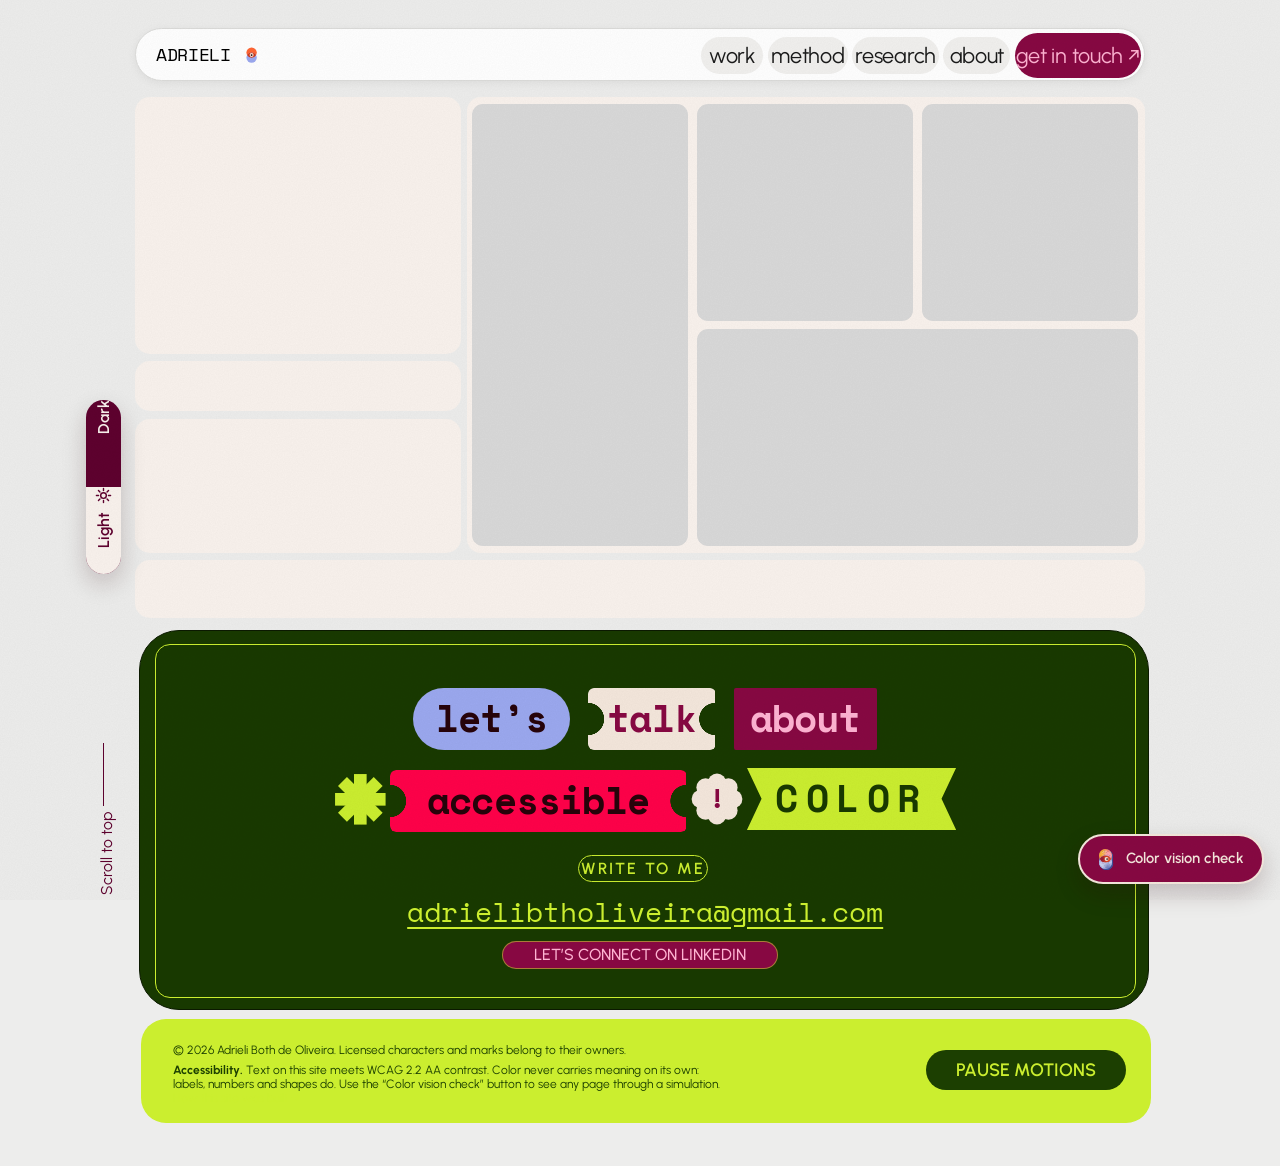
==== commit 82c02392: "Redesign: light theme by default and panel system on case pages (desktop) Pages open in the light th" ====
--- a/index.html
+++ b/index.html
@@ -19,7 +19,7 @@
   <meta name="theme-color" content="#26030A">
   <link rel="icon" href="favicon.svg" type="image/svg+xml">
   <link rel="apple-touch-icon" href="apple-touch-icon.png">
-  <script>try{document.documentElement.dataset.tema=localStorage.getItem("tema")||"escuro"}catch(e){document.documentElement.dataset.tema="escuro"}try{if(!sessionStorage.getItem("intro")&&!matchMedia("(prefers-reduced-motion: reduce)").matches)document.documentElement.classList.add("carregando")}catch(e){}</script>
+  <script>try{document.documentElement.dataset.tema=localStorage.getItem("tema")||"claro"}catch(e){document.documentElement.dataset.tema="claro"}try{if(!sessionStorage.getItem("intro")&&!matchMedia("(prefers-reduced-motion: reduce)").matches)document.documentElement.classList.add("carregando")}catch(e){}</script>
   <link rel="stylesheet" href="style.css">
 </head>
 <body class="pagina-paineis">
--- a/style.css
+++ b/style.css
@@ -1931,4 +1931,27 @@
   html body.pagina-paineis .voltar-topo { display: block; position: fixed; left: calc(50% - min(50%, 571px) + var(--k) * 24.8); top: calc(var(--k) * 743); width: calc(var(--k) * 19); height: calc(var(--k) * 152); margin: 0; padding: 0; writing-mode: vertical-rl; transform: rotate(180deg); font-family: var(--fonte); font-size: calc(var(--k) * 15.652); color: #5E012E; text-decoration: none; white-space: nowrap; z-index: 55; }
   html body.pagina-paineis .voltar-topo::before { content: ""; position: absolute; left: calc(var(--k) * 9.4); top: calc(var(--k) * 88.5); height: calc(var(--k) * 63.5); border-left: 1px solid #5E012E; }
 }
-}
+
+/* Polish: margens e alinhamento das páginas de caso */
+/* seções alinham à mesma largura do hero (1200px), sem recuo extra à direita */
+.capitulo .cap-grid.container { max-width: 1200px; }
+/* título: o ponto final fica colado à última palavra */
+.nq { white-space: nowrap; }
+/* celular: texto do hero na mesma margem (22px a partir da borda) que as seções */
+@media (max-width: 600px) {
+  .case-hero { padding-left: 14px; padding-right: 14px; }
+}
+
+/* Redesign das páginas de conteúdo (desktop): mesmo sistema da home — fundo branco, painéis creme com cantos de 50px, menu em pílulas */
+@media (min-width: 1000px) {
+  html body:not(.pagina-paineis) { background: #FFFFFF; --tinta: #26030A; }
+  body:not(.pagina-paineis) .blob { display: none; }
+  body:not(.pagina-paineis) .topo { padding: 16px 16px 0; }
+  body:not(.pagina-paineis) .nav { background: #F9F2ED; border: 0; border-radius: 100px; height: 84px; box-shadow: none; backdrop-filter: none; -webkit-backdrop-filter: none; }
+  body:not(.pagina-paineis) .nav-links a:not(.btn) { background: #D9D9D9; color: #000; border-radius: 100px; font-size: 1.15rem; padding: .7rem 1.4rem; }
+  body:not(.pagina-paineis) .nav-links a:not(.btn):hover { background: #FEB3D2; }
+  body:not(.pagina-paineis) .nav-links a.btn { background: #870842; color: #FEB3D2; border-radius: 100px; }
+  body:not(.pagina-paineis) .case-hero { margin: 16px 16px 0; padding-top: clamp(48px, 6vw, 80px); border-radius: 50px; background: #F9F2ED; }
+  body:not(.pagina-paineis) .capitulo { margin: 16px; padding: clamp(40px, 5vw, 72px) clamp(32px, 4vw, 64px); background: #F9F2ED; border-radius: 50px; border: 0; }
+  body:not(.pagina-paineis) .capitulo:last-of-type { border: 0; }
+}
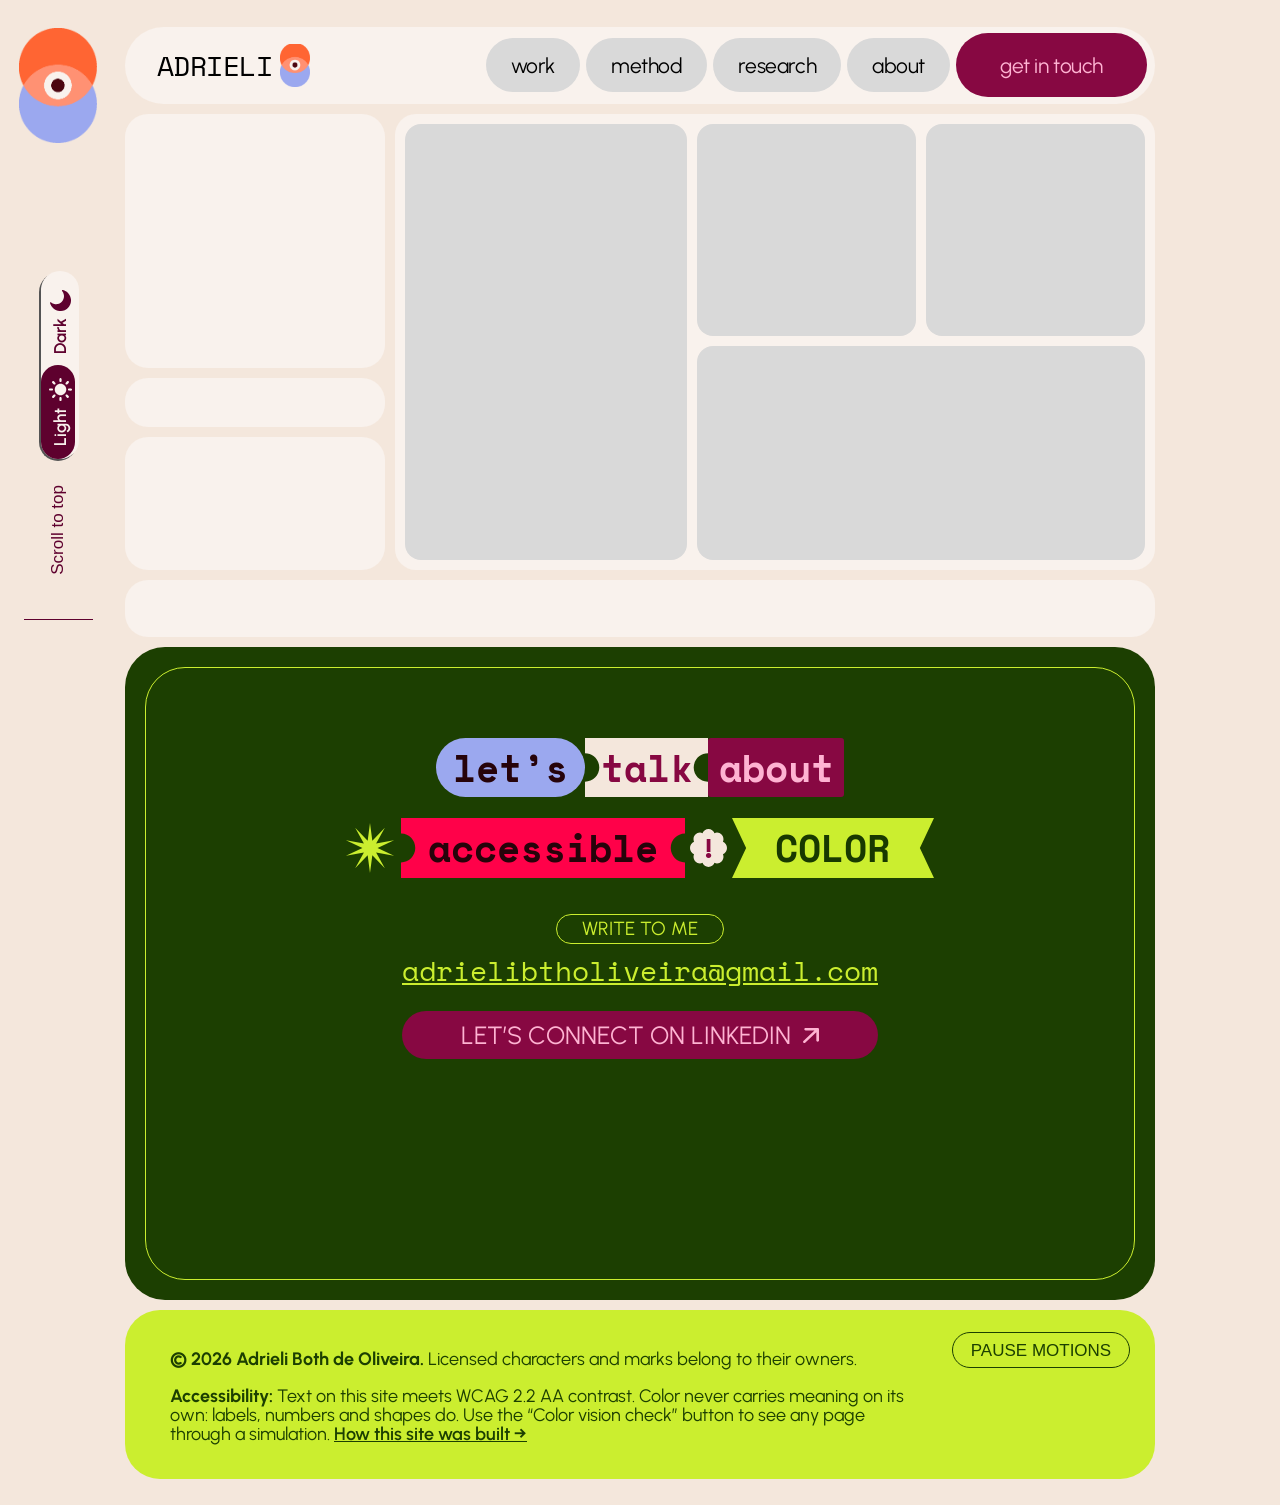
==== commit 42f21211: "Home: implement the interactive prototype (Figma Make export) on the home page Home markup and style" ====
--- a/index.html
+++ b/index.html
@@ -19,217 +19,149 @@
   <meta name="theme-color" content="#26030A">
   <link rel="icon" href="favicon.svg" type="image/svg+xml">
   <link rel="apple-touch-icon" href="apple-touch-icon.png">
-  <script>try{document.documentElement.dataset.tema=localStorage.getItem("tema")||"claro"}catch(e){document.documentElement.dataset.tema="claro"}try{if(!sessionStorage.getItem("intro")&&!matchMedia("(prefers-reduced-motion: reduce)").matches)document.documentElement.classList.add("carregando")}catch(e){}</script>
-  <link rel="stylesheet" href="style.css">
+  <script>try{document.documentElement.dataset.theme=(localStorage.getItem("tema")==="escuro")?"dark":"light"}catch(e){document.documentElement.dataset.theme="light"}</script>
+  <link rel="stylesheet" href="prototipo.css">
 </head>
-<body class="pagina-paineis">
-  <div class="loader" id="loader" aria-hidden="true">
-    <div class="loader-grade"></div>
-    <p class="loader-centro"><svg class="anel-carga" viewBox="0 0 100 190" preserveAspectRatio="none" aria-hidden="true"><defs><linearGradient id="anel-cor" gradientUnits="userSpaceOnUse" x1="0" y1="0" x2="100" y2="190"><stop offset="0" stop-color="#FC4D17"/><stop offset=".2" stop-color="#EEBE55"/><stop offset=".4" stop-color="#FEB3D2"/><stop offset=".6" stop-color="#9BA8EF"/><stop offset=".8" stop-color="#CBEE2F"/><stop offset="1" stop-color="#FF6533"/></linearGradient></defs><rect x="3" y="3" width="94" height="184" rx="47" pathLength="100" fill="none" stroke="url(#anel-cor)" stroke-width="10" vector-effect="non-scaling-stroke" stroke-linecap="round"/></svg><svg viewBox="0 0 100 100" aria-hidden="true"><circle cx="50" cy="37" r="27" fill="#FF6533"/><circle cx="50" cy="63" r="27" fill="#9BA8EF"/><path d="M26.34 50A27 27 0 0 1 73.66 50A27 27 0 0 1 26.34 50Z" fill="#D33916"/><circle cx="50" cy="50" r="10.5" fill="#F4E7DC"/><g class="pupila-loader"><circle cx="50" cy="50" r="4.6" fill="#26030A"/></g></svg></p>
-    <span class="loader-pular"><span class="mouse">click or press any key to skip</span><span class="toque">tap to skip</span></span>
+<body>
+  <div class="site-shell" id="site-shell">
+    <aside class="utility-rail" aria-label="Display controls">
+      <div class="brand-mark" aria-hidden="true"><img src="assets/prototipo/bad7b.png" alt=""></div>
+      <button class="theme-toggle" type="button" id="theme-toggle" aria-label="Switch to dark theme" aria-pressed="false">
+        <img class="toggle-track" src="assets/prototipo/76c02.svg" alt="">
+        <span class="toggle-selection" id="toggle-selection"></span>
+        <span class="toggle-option toggle-option--light">
+          Light
+          <img src="assets/prototipo/2083a.svg" alt="">
+        </span>
+        <span class="toggle-option toggle-option--dark">
+          Dark
+          <img src="assets/prototipo/c2f62.svg" alt="">
+        </span>
+      </button>
+      <button class="scroll-top" type="button" id="scroll-top">
+        <span>Scroll to top</span>
+        <img src="assets/prototipo/7aa88.svg" alt="">
+      </button>
+    </aside>
+
+    <main class="main-column">
+      <header class="topbar">
+        <button class="brand-name" type="button" id="brand-home">
+          <span>ADRIELI</span>
+          <span class="brand-mark brand-mark--compact" aria-hidden="true"><img src="assets/prototipo/bad7b.png" alt=""></span>
+        </button>
+        <nav aria-label="Primary navigation">
+          <button type="button" data-ir="work">work</button>
+          <button type="button" data-ir="method">method</button>
+          <button type="button" data-ir="research">research</button>
+          <button type="button" data-ir="about">about</button>
+          <button class="contact-nav" type="button" data-ir="contact">get in touch</button>
+        </nav>
+      </header>
+
+      <section class="portfolio-grid" id="work" aria-label="Selected work">
+        <button class="project-card project-card--intro" type="button" aria-label="Open featured project"></button>
+        <button class="project-card project-card--small" id="method" type="button" aria-label="Open method project"></button>
+        <button class="project-card project-card--medium" id="research" type="button" aria-label="Open research project"></button>
+        <div class="projects-visual" aria-label="Project image placeholders">
+          <button class="visual-card visual-card--tall" type="button" aria-label="Open project one"></button>
+          <button class="visual-card" type="button" aria-label="Open project two"></button>
+          <button class="visual-card" type="button" aria-label="Open project three"></button>
+          <button class="visual-card visual-card--wide" type="button" aria-label="Open project four"></button>
+        </div>
+        <div class="grid-strip" id="about"></div>
+      </section>
+
+      <section class="contact-panel" id="contact">
+        <div class="contact-panel__inner">
+          <div class="contact-headline" aria-label="let’s talk about accessible color">
+            <div class="headline-row headline-row--top">
+              <span class="word word--lets">let’s</span>
+              <span class="word word--talk">
+                <img src="assets/prototipo/c5476.svg" alt="">
+                <span>talk</span>
+              </span>
+              <span class="word word--about">about</span>
+            </div>
+            <div class="headline-row headline-row--bottom">
+              <img class="asterisk" src="assets/prototipo/02f93.svg" alt="">
+              <span class="word word--accessible">
+                <img src="assets/prototipo/77ac3.svg" alt="">
+                <span>accessible</span>
+              </span>
+              <span class="word word--bang">
+                <img src="assets/prototipo/efb25.svg" alt="">
+                <span>!</span>
+              </span>
+              <span class="word word--color">
+                <img src="assets/prototipo/02de2.svg" alt="">
+                <span>COLOR</span>
+              </span>
+            </div>
+          </div>
+          <div class="email-group">
+            <span>write to me</span>
+            <a href="mailto:adrielibtholiveira@gmail.com">adrielibtholiveira@gmail.com</a>
+          </div>
+          <a class="linkedin-button" href="https://www.linkedin.com/in/adrieliboliveira/" target="_blank" rel="noreferrer">
+            Let’s connect on linkedin
+            <img src="assets/prototipo/a644a.svg" alt="">
+          </a>
+        </div>
+      </section>
+
+      <footer>
+        <div class="footer-copy">
+          <p>
+            <strong>© 2026 Adrieli Both de Oliveira.</strong> Licensed characters and marks belong to their owners.
+          </p>
+          <p>
+            <strong>Accessibility:</strong> Text on this site meets WCAG 2.2 AA contrast. Color never carries meaning on
+            its own: labels, numbers and shapes do. Use the “Color vision check” button to see any page through a
+            simulation.
+            <a href="colophon.html" target="_blank" rel="noreferrer">How this site was built →</a>
+          </p>
+        </div>
+        <button class="motion-button" type="button" id="motion-button" aria-pressed="false">Pause motions</button>
+      </footer>
+    </main>
   </div>
-  <p class="loader-sr" role="status" id="loader-status"></p>
-  <script>(function(){var h=document.documentElement;if(!h.classList.contains("carregando"))return;
-  var g=document.querySelector("#loader .loader-grade"),c=Math.min(innerWidth,1400)<700?92:Math.min(168,Math.max(92,innerWidth*.13)),
-  cols=Math.ceil(innerWidth/c)+2,rows=Math.ceil(innerHeight/c)+2,f="";
-  for(var r=0;r<rows;r++)for(var k=0;k<cols;k++){var d=-((r+k)*.32).toFixed(2),sd=(Math.abs(r-rows/2)+Math.abs(k-cols/2))*.03,par=(r*3+k)%4===0;
-  var V=["#FF6533","#9BA8EF","#F7BB39","#D1D7F2","#FEB3D2","#FF6533","#CBEE2F"];f+='<div class="lc" style="--d:'+d+'s;--d2:'+(-(r+k)*.6).toFixed(1)+'s;--sd:'+sd.toFixed(2)+'s;--c2:'+V[(r+2*k)%V.length]+'"><i></i>'+(par?'<i></i>':'')+'</div>';}
-  g.innerHTML=f;g.style.gridTemplateColumns="repeat("+cols+","+c+"px)";g.style.gridAutoRows=c+"px";document.getElementById("loader-status").textContent="Loading portfolio";})();</script>
-    <a class="pular" href="#conteudo">Skip to content</a>
 
-  <!-- ================= MENU ================= -->
-  <header class="topo">
-    <nav class="nav" aria-label="Main">
-      <a href="#inicio" class="logo" aria-label="Adrieli Both de Oliveira, home">adrieli<svg viewBox="0 0 100 100" aria-hidden="true" focusable="false"><circle cx="50" cy="37" r="27" fill="#FF6533"/><circle cx="50" cy="63" r="27" fill="#9BA8EF"/><path d="M26.34 50A27 27 0 0 1 73.66 50A27 27 0 0 1 26.34 50Z" fill="#D33916"/><circle cx="50" cy="50" r="10.5" fill="#F4E7DC"/><circle cx="50" cy="50" r="4.6" fill="#26030A"/></svg></a>
-      <button class="menu-btn" aria-label="Open menu" aria-expanded="false"><span></span><span></span></button>
-      <ul class="nav-links">
-        <li><a href="#work">work</a></li>
-        <li><a href="#method">method</a></li>
-        <li><a href="research.html">research</a></li>
-        <li><a href="#about">about</a></li>
-        <li><a href="#contact" class="btn btn-limao btn-nav">get in touch ↗</a></li>
-      </ul>
-    </nav>
-  </header>
+  <script>
+  (function () {
+    var root = document.documentElement;
+    var shell = document.getElementById("site-shell");
+    var toggle = document.getElementById("theme-toggle");
+    var selection = document.getElementById("toggle-selection");
+    function aplicarTema(dark) {
+      root.dataset.theme = dark ? "dark" : "light";
+      selection.classList.toggle("toggle-selection--dark", dark);
+      toggle.setAttribute("aria-pressed", dark ? "true" : "false");
+      toggle.setAttribute("aria-label", "Switch to " + (dark ? "light" : "dark") + " theme");
+      try { localStorage.setItem("tema", dark ? "escuro" : "claro"); } catch (e) {}
+    }
+    aplicarTema(root.dataset.theme === "dark");
+    toggle.addEventListener("click", function () { aplicarTema(root.dataset.theme !== "dark"); });
 
-  <main id="conteudo">
-    <!-- ================= HERO ================= -->
-    <section id="inicio" class="hero">
-      <div class="hero-blobs" aria-hidden="true">
-        <span class="blob b1"></span><span class="blob b2"></span><span class="blob b3"></span>
-      </div>
+    function irPara(id) {
+      var el = document.getElementById(id);
+      if (el) el.scrollIntoView({ behavior: "smooth", block: "start" });
+    }
+    document.querySelectorAll("[data-ir]").forEach(function (b) {
+      b.addEventListener("click", function () { irPara(b.dataset.ir); });
+    });
+    function topo() { window.scrollTo({ top: 0, behavior: "smooth" }); }
+    document.getElementById("scroll-top").addEventListener("click", topo);
+    document.getElementById("brand-home").addEventListener("click", topo);
 
-      <div class="hero-miolo">
-
-        <h1 class="titulo-hero titulo-ref">We <em>exist</em> for<br><span class="pill-ref pill-laranja">purpose.</span><br>We <em>create</em> for<br><span class="pill-ref pill-azul">needs.</span></h1>
-
-        <div class="faixa-wrap" aria-hidden="true">
-      <div class="faixa">
-        <div class="faixa-trilho">
-          <div class="grupo">
-            <span class="fx pilula bg-azul">accessibility</span>
-            <span class="fx ticket bg-branco">color</span>
-            <span class="fx ret bg-roxo">method</span>
-            <svg class="fx-svg" viewBox="0 0 100 100"><g class="c-limao"><rect x="38" y="2" width="24" height="96"/><rect x="38" y="2" width="24" height="96" transform="rotate(45 50 50)"/><rect x="38" y="2" width="24" height="96" transform="rotate(90 50 50)"/><rect x="38" y="2" width="24" height="96" transform="rotate(135 50 50)"/></g></svg>
-            <span class="fx pilula bg-vermelho">ColorADD</span>
-            <span class="fx bandeira bg-limao caps">perception</span>
-            <svg class="fx-svg" viewBox="0 0 100 100"><g class="c-branco"><circle cx="80" cy="50" r="17"/><circle cx="71.2" cy="71.2" r="17"/><circle cx="50" cy="80" r="17"/><circle cx="28.8" cy="71.2" r="17"/><circle cx="20" cy="50" r="17"/><circle cx="28.8" cy="28.8" r="17"/><circle cx="50" cy="20" r="17"/><circle cx="71.2" cy="28.8" r="17"/><circle cx="50" cy="50" r="32"/></g></svg>
-            <span class="fx ret bg-azul caps">branding</span>
-            <span class="fx ticket bg-roxo">research</span>
-          </div>
-          <div class="grupo">
-            <span class="fx pilula bg-azul">accessibility</span>
-            <span class="fx ticket bg-branco">color</span>
-            <span class="fx ret bg-roxo">method</span>
-            <svg class="fx-svg" viewBox="0 0 100 100"><g class="c-limao"><rect x="38" y="2" width="24" height="96"/><rect x="38" y="2" width="24" height="96" transform="rotate(45 50 50)"/><rect x="38" y="2" width="24" height="96" transform="rotate(90 50 50)"/><rect x="38" y="2" width="24" height="96" transform="rotate(135 50 50)"/></g></svg>
-            <span class="fx pilula bg-vermelho">ColorADD</span>
-            <span class="fx bandeira bg-limao caps">perception</span>
-            <svg class="fx-svg" viewBox="0 0 100 100"><g class="c-branco"><circle cx="80" cy="50" r="17"/><circle cx="71.2" cy="71.2" r="17"/><circle cx="50" cy="80" r="17"/><circle cx="28.8" cy="71.2" r="17"/><circle cx="20" cy="50" r="17"/><circle cx="28.8" cy="28.8" r="17"/><circle cx="50" cy="20" r="17"/><circle cx="71.2" cy="28.8" r="17"/><circle cx="50" cy="50" r="32"/></g></svg>
-            <span class="fx ret bg-azul caps">branding</span>
-            <span class="fx ticket bg-roxo">research</span>
-          </div>
-        </div>
-      </div>
-    </div>
-        <div class="hero-base">
-          <p>I treat accessibility as method. Individuals with color vision deficiency shape my design decisions from the first step of a project.</p>
-          <div class="acoes">
-            <a href="#work" class="btn btn-escuro">see the work ↓</a>
-            <a href="tcc.html" class="btn btn-contorno">start with my thesis</a>
-          </div>
-        </div>
-
-        
-
-        <!-- Mosaico do Frame 6 (peças vazias, como no Figma; só desktop) -->
-        <div class="quadro-mosaico" aria-hidden="true"><span class="qm-painel"></span><span class="qm-a"></span><span class="qm-b"></span><span class="qm-c"></span><span class="qm-d"></span><span class="qm-faixa"></span></div>
-        
-      </div>
-    </section>
-
-    <!-- ================= FAIXA ================= -->
-    
-
-    <!-- ================= WORK ================= -->
-    <section id="work" class="secao">
-      <div class="grade-wrap">
-        <div class="cabecalho-secao">
-          <h2>selected <em>work</em></h2>
-          <p>Each project page follows the same path: problem, decision, evidence, result.</p>
-        </div>
-        <!-- Capa real: dentro de .tile-img, troque o <img class="tile-elem"> por <img src="img/capa.jpg" alt=""> -->
-        <div class="tiles">
-          <a href="tcc.html" class="tile t-2 bg-vinho">
-            
-            <span class="tile-premio">Launched at Mix PP 2026</span>
-            <div class="tile-rotulo"><h3>Color <em>first</em></h3><span>thesis · 2024</span></div>
-            <span class="seta-circulo" aria-hidden="true">↗</span>
-          </a>
-          <a href="sensa.html" class="tile  bg-wine">
-            
-            <span class="tile-premio">Silver · 16th Prêmio Universitário</span>
-            <div class="tile-rotulo"><h3>Sensa<em>!</em></h3><span>branding · 2023</span></div>
-            <span class="seta-circulo" aria-hidden="true">↗</span>
-          </a>
-          <div class="tile tile-frase bg-limao">
-            <small>motto</small>
-            <p>Created to <em>create.</em></p>
-          </div>
-          <a href="research.html" class="tile  bg-azul">
-            
-            <div class="tile-rotulo"><h3>Color in real <em>conditions</em></h3><span>research proposal</span></div>
-            <span class="seta-circulo" aria-hidden="true">↗</span>
-          </a>
-          <a href="paim.html" class="tile t-2 bg-rosa">
-            
-            <div class="tile-rotulo"><h3>Renner <em>co-brandings</em></h3><span>art direction · 2024–now</span></div>
-            <span class="seta-circulo" aria-hidden="true">↗</span>
-          </a>
-          <a href="campaigns.html#give" class="tile  bg-branco">
-            
-            <span class="tile-premio">Gold · 17th Prêmio Universitário</span>
-            <div class="tile-rotulo"><h3>Give a Little of <em>Yourself</em></h3><span>campaign · 2024</span></div>
-            <span class="seta-circulo" aria-hidden="true">↗</span>
-          </a>
-          <a href="ebook.html" class="tile  bg-lilas">
-            
-            <div class="tile-rotulo"><h3>Popularizando a Ciência da <em>Comunicação</em></h3><span>editorial · 2024</span></div>
-            <span class="seta-circulo" aria-hidden="true">↗</span>
-          </a>
-          <a href="campaigns.html#rudauana" class="tile  bg-vinho">
-            
-            <span class="tile-premio">Grand Prix · 16th Prêmio Universitário</span>
-            <div class="tile-rotulo"><h3>Rudauana</h3><span>campaign · 2023</span></div>
-            <span class="seta-circulo" aria-hidden="true">↗</span>
-          </a>
-          <div class="tile tile-frase t-2 bg-tinta">
-            <small>my method</small>
-            <p>Accessibility: to anyone, anywhere, <em>anytime.</em></p>
-          </div>
-        </div>
-      </div>
-    </section>
-
-    <!-- ================= METHOD ================= -->
-    
-
-    <!-- ================= ABOUT ================= -->
-    
-
-    <!-- ================= EXPERIENCE ================= -->
-    
-
-    <!-- ================= CONTACT ================= -->
-    <section id="contact" class="contato">
-      <div class="container">
-        <div class="contato-topo">
-          <h2 class="titulo-formas">
-            <span class="fx pilula bg-azul">let’s</span>
-            <span class="fx ticket bg-branco">talk</span>
-            <span class="fx ret bg-roxo">about</span>
-            <svg class="fx-svg" viewBox="0 0 100 100" aria-hidden="true"><g class="c-limao"><rect x="38" y="2" width="24" height="96"/><rect x="38" y="2" width="24" height="96" transform="rotate(45 50 50)"/><rect x="38" y="2" width="24" height="96" transform="rotate(90 50 50)"/><rect x="38" y="2" width="24" height="96" transform="rotate(135 50 50)"/></g></svg>
-            <span class="fx ticket bg-vermelho">accessible</span>
-            <span class="fx bandeira bg-limao caps">color</span>
-            <span class="fx-flor" aria-hidden="true"><svg viewBox="0 0 100 100"><g class="c-branco"><circle cx="80" cy="50" r="17"/><circle cx="71.2" cy="71.2" r="17"/><circle cx="50" cy="80" r="17"/><circle cx="28.8" cy="71.2" r="17"/><circle cx="20" cy="50" r="17"/><circle cx="28.8" cy="28.8" r="17"/><circle cx="50" cy="20" r="17"/><circle cx="71.2" cy="28.8" r="17"/><circle cx="50" cy="50" r="32"/></g></svg><b>!</b></span>
-          </h2>
-
-          <span class="adesivo ad-bora" aria-hidden="true">
-            <svg viewBox="0 0 100 100"><polygon points="50.0,0.0 59.1,10.0 71.7,5.0 75.6,17.9 89.1,18.8 86.9,32.2 98.7,38.9 91.0,50.0 98.7,61.1 86.9,67.8 89.1,81.2 75.6,82.1 71.7,95.0 59.1,90.0 50.0,100.0 40.9,90.0 28.3,95.0 24.4,82.1 10.9,81.2 13.1,67.8 1.3,61.1 9.0,50.0 1.3,38.9 13.1,32.2 10.9,18.8 24.4,17.9 28.3,5.0 40.9,10.0"/></svg>
-            <b>hello!</b>
-          </span>
-          <svg class="adesivo ad-carinho" viewBox="0 0 120 120" aria-hidden="true">
-            <defs><path id="circulo2" d="M60 60m-42 0a42 42 0 1 1 84 0a42 42 0 1 1-84 0"/></defs>
-            <circle cx="60" cy="60" r="58"/>
-            <text><textPath href="#circulo2">every way of seeing • </textPath></text>
-            <path d="M60 78S44 68 44 58a8 8 0 0 1 16-3 8 8 0 0 1 16 3c0 10-16 20-16 20z" class="ad-coracao"/>
-          </svg>
-          <span class="adesivo ad-24h" aria-hidden="true">fall 2027</span>
-          <span class="adesivo ad-oi" aria-hidden="true">oi!</span>
-        </div>
-
-        <div class="contato-simples">
-          <span class="etiqueta etiqueta-clara">write to me</span>
-          <a class="email-grande" href="mailto:adrielibtholiveira@gmail.com">adrielibtholiveira@gmail.com</a>
-          <ul class="redes">
-            <li><a href="https://www.linkedin.com/in/adrieliboliveira/" target="_blank" rel="noopener">Let’s connect on linkedin</a></li>
-          </ul>
-        </div>
-
-        <p class="assinatura" aria-label="Created to create.">Created to <em>create.</em></p>
-
-        <footer class="rodape">
-          <div>
-            <p>© <span class="ano"></span> Adrieli Both de Oliveira. Licensed characters and marks belong to their owners.</p>
-            <p class="nota-acess"><strong>Accessibility.</strong> Text on this site meets WCAG 2.2 AA contrast. Color never carries meaning on its own: labels, numbers and shapes do. Use the “Color vision check” button to see any page through a simulation. <a href="colophon.html">How this site was built →</a></p>
-          </div>
-          <a href="#inicio">Scroll to top</a>
-        </footer>
-      </div>
-    </section>
-  </main>
-
-  <a class="voltar-topo" href="#inicio">Scroll to top</a>
-
-  <script src="script.js"></script>
+    var motion = document.getElementById("motion-button");
+    motion.addEventListener("click", function () {
+      var pausado = !shell.classList.contains("motions-paused");
+      shell.classList.toggle("motions-paused", pausado);
+      motion.setAttribute("aria-pressed", pausado ? "true" : "false");
+      motion.textContent = pausado ? "Play motions" : "Pause motions";
+    });
+  })();
+  </script>
 </body>
 </html>
--- a/prototipo.css
+++ b/prototipo.css
@@ -0,0 +1,813 @@
+@font-face { font-family: "Space Mono:Bold"; src: url("fonts/SpaceMono-Bold.woff2") format("woff2"); font-style: normal; font-weight: 700; font-display: swap; }
+@font-face { font-family: "Space Mono:Regular"; src: url("fonts/SpaceMono-Regular.woff2") format("woff2"); font-style: normal; font-weight: 400; font-display: swap; }
+@font-face { font-family: "Urbanist:Bold"; src: url("fonts/Urbanist-VF.woff2") format("woff2"); font-style: normal; font-weight: 700; font-display: swap; }
+@font-face { font-family: "Urbanist:Regular"; src: url("fonts/Urbanist-VF.woff2") format("woff2"); font-style: normal; font-weight: 400; font-display: swap; }
+@font-face { font-family: "Urbanist:SemiBold"; src: url("fonts/Urbanist-VF.woff2") format("woff2"); font-style: normal; font-weight: 600; font-display: swap; }
+
+
+:root {
+  color-scheme: light;
+  --page: #f4e7dc;
+  --surface: #f9f2ed;
+  --placeholder: #d9d9d9;
+  --ink: #000;
+  --wine: #870842;
+  --wine-deep: #5e012e;
+  --pink: #feb3d2;
+  --green: #1c3f01;
+  --lime: #cbee2f;
+  --main-width: min(1450px, calc(100vw - 250px));
+}
+
+:root[data-theme="dark"] {
+  color-scheme: dark;
+  --page: #26030a;
+  --surface: #5e012e;
+  --placeholder: #870842;
+  --ink: #f9f2ed;
+}
+
+@layer base {
+  html {
+    scroll-behavior: smooth;
+  }
+
+  body {
+    min-width: 320px;
+    min-height: 100vh;
+    background: var(--page);
+    color: var(--ink);
+    font-family: "Urbanist:Regular", sans-serif;
+  }
+
+  button,
+  a {
+    outline-offset: 4px;
+  }
+
+  button {
+    cursor: pointer;
+  }
+}
+
+.site-shell {
+  min-height: 100dvh;
+  padding: clamp(16px, 1.45vw, 28px) 0;
+  background: var(--page);
+  transition: background-color 300ms ease, color 300ms ease;
+}
+
+.main-column {
+  width: var(--main-width);
+  margin: 0 auto;
+}
+
+.utility-rail {
+  position: fixed;
+  z-index: 20;
+  top: 28px;
+  left: max(18px, calc((100vw - var(--main-width)) / 2 - 199px));
+  width: 80px;
+  height: calc(100vh - 56px);
+  display: flex;
+  flex-direction: column;
+  align-items: center;
+  pointer-events: none;
+}
+
+.utility-rail > * {
+  pointer-events: auto;
+}
+
+.brand-mark {
+  width: 78px;
+  height: 115px;
+  overflow: hidden;
+}
+
+.brand-mark img {
+  width: 78px;
+  height: 115px;
+  object-fit: cover;
+}
+
+.brand-mark--compact {
+  width: 30px;
+  height: 43px;
+}
+
+.brand-mark--compact img {
+  width: 30px;
+  height: 43px;
+}
+
+.theme-toggle {
+  position: absolute;
+  top: 29%;
+  left: 21px;
+  width: 188px;
+  height: 38px;
+  transform: rotate(-90deg) translateX(-100%);
+  transform-origin: left top;
+  border-radius: 99px;
+}
+
+.toggle-track,
+.toggle-selection {
+  position: absolute;
+  inset: 0;
+}
+
+.toggle-track {
+  width: 188px;
+  height: 38px;
+}
+
+.toggle-selection {
+  right: auto;
+  width: 94px;
+  border-radius: 99px;
+  background: var(--wine-deep);
+  transition: translate 250ms ease;
+}
+
+.toggle-selection--dark {
+  translate: 94px 0;
+}
+
+.toggle-option {
+  position: absolute;
+  z-index: 1;
+  top: 0;
+  width: 94px;
+  height: 38px;
+  display: flex;
+  align-items: center;
+  justify-content: center;
+  gap: 7px;
+  color: var(--surface);
+  font-family: "Urbanist:SemiBold", sans-serif;
+  font-size: 17px;
+}
+
+.toggle-option img {
+  flex: 0 0 auto;
+}
+
+.toggle-option--light {
+  left: 0;
+}
+
+.toggle-option--light img {
+  width: 23px;
+  height: 23px;
+}
+
+.toggle-option--dark {
+  right: 0;
+  color: var(--wine-deep);
+}
+
+:root[data-theme="dark"] .toggle-option--light {
+  color: var(--wine-deep);
+}
+
+:root[data-theme="dark"] .toggle-option--dark {
+  color: #f9f2ed;
+}
+
+.toggle-option--dark img {
+  width: 21px;
+  height: 21px;
+}
+
+.scroll-top {
+  position: absolute;
+  top: 54%;
+  display: flex;
+  flex-direction: column;
+  align-items: center;
+  gap: 10px;
+  border: 0;
+  background: none;
+  color: var(--wine-deep);
+  font-size: 17px;
+}
+
+.scroll-top span {
+  writing-mode: vertical-rl;
+  transform: rotate(180deg);
+}
+
+.scroll-top img {
+  width: 1px;
+  height: 69px;
+  transform: rotate(90deg);
+}
+
+.topbar {
+  min-height: 77px;
+  padding: 0 8px 0 26px;
+  display: flex;
+  align-items: center;
+  justify-content: space-between;
+  gap: 24px;
+  border-radius: 51px;
+  background: var(--surface);
+}
+
+.brand-name {
+  display: flex;
+  align-items: center;
+  gap: 8px;
+  border: 0;
+  background: none;
+  color: var(--ink);
+  font-family: "Space Mono:Regular", monospace;
+  font-size: 28px;
+  letter-spacing: -0.02em;
+}
+
+.topbar nav {
+  display: flex;
+  align-items: center;
+  gap: 6px;
+}
+
+.topbar nav button {
+  min-height: 54px;
+  padding: 0 25px;
+  border: 0;
+  border-radius: 43px;
+  background: var(--placeholder);
+  color: var(--ink);
+  font-family: "Urbanist:Regular", sans-serif;
+  font-size: 21px;
+  letter-spacing: -0.02em;
+  transition: transform 180ms ease, filter 180ms ease;
+}
+
+.topbar nav button:hover,
+.topbar nav button:focus-visible {
+  transform: translateY(-2px);
+  filter: brightness(0.96);
+}
+
+.topbar nav .contact-nav {
+  min-height: 64px;
+  padding-inline: 44px;
+  background: var(--wine);
+  color: var(--pink);
+}
+
+.portfolio-grid {
+  margin-top: 10px;
+  display: grid;
+  grid-template-columns: 368fr 1077fr;
+  grid-template-rows: 369fr 72fr 193fr 83fr;
+  gap: 10px;
+  aspect-ratio: 1450 / 737;
+}
+
+.project-card,
+.grid-strip {
+  border: 0;
+  border-radius: 23px;
+  background: var(--surface);
+  transition: transform 180ms ease, filter 180ms ease;
+}
+
+.project-card:hover,
+.project-card:focus-visible,
+.visual-card:hover,
+.visual-card:focus-visible {
+  z-index: 2;
+  transform: scale(0.985);
+  filter: brightness(0.96);
+}
+
+.project-card--intro {
+  grid-column: 1;
+  grid-row: 1;
+}
+
+.project-card--small {
+  grid-column: 1;
+  grid-row: 2;
+}
+
+.project-card--medium {
+  grid-column: 1;
+  grid-row: 3;
+}
+
+.projects-visual {
+  grid-column: 2;
+  grid-row: 1 / 4;
+  padding: 10px;
+  display: grid;
+  grid-template-columns: 407fr 316fr 316fr;
+  grid-template-rows: 311fr 314fr;
+  gap: 10px;
+  border-radius: 21px;
+  background: var(--surface);
+}
+
+.visual-card {
+  border: 0;
+  border-radius: 16px;
+  background: var(--placeholder);
+  transition: transform 180ms ease, filter 180ms ease;
+}
+
+.visual-card--tall {
+  grid-row: 1 / 3;
+}
+
+.visual-card--wide {
+  grid-column: 2 / 4;
+}
+
+.grid-strip {
+  grid-column: 1 / 3;
+  grid-row: 4;
+}
+
+.contact-panel {
+  margin-top: 10px;
+  min-height: 546px;
+  padding: 20px;
+  border-radius: 40px;
+  background: var(--green);
+}
+
+.contact-panel__inner {
+  min-height: 506px;
+  padding: 70px 24px 35px;
+  display: flex;
+  flex-direction: column;
+  align-items: center;
+  border: 1.5px solid var(--lime);
+  border-radius: 40px;
+}
+
+.contact-headline {
+  display: flex;
+  flex-direction: column;
+  align-items: center;
+  gap: 21px;
+  color: #26030a;
+  font-family: "Space Mono:Bold", monospace;
+  font-size: clamp(31px, 3vw, 58px);
+  font-weight: 700;
+  line-height: 1;
+}
+
+.headline-row {
+  display: flex;
+  align-items: center;
+  justify-content: center;
+}
+
+.word {
+  position: relative;
+  height: 1.545em;
+  display: inline-flex;
+  align-items: center;
+  justify-content: center;
+}
+
+.word > img {
+  position: absolute;
+  inset: 0;
+  width: 100%;
+  height: 100%;
+}
+
+.word > span {
+  position: relative;
+  z-index: 1;
+}
+
+.word--lets {
+  width: 3.9em;
+  border-radius: 99px;
+  background: #9ba8ef;
+}
+
+.word--talk {
+  width: 3.19em;
+  color: var(--wine);
+}
+
+.word--about {
+  width: 3.56em;
+  border-radius: 3px;
+  background: var(--wine);
+  color: var(--pink);
+}
+
+.asterisk {
+  width: 1.25em;
+  height: 1.31em;
+  margin-right: 0.18em;
+  animation: spin 12s linear infinite;
+}
+
+.word--accessible {
+  width: 7.39em;
+}
+
+.word--bang {
+  width: 1.35em;
+  height: 1.35em;
+  margin-inline: 0.18em;
+  color: var(--wine);
+  font-size: 0.72em;
+}
+
+.word--color {
+  width: 5.25em;
+  color: #183900;
+}
+
+.email-group {
+  margin-top: 36px;
+  display: flex;
+  flex-direction: column;
+  align-items: center;
+  gap: 10px;
+  color: var(--lime);
+}
+
+.email-group span {
+  padding: 3px 25px;
+  border: 1px solid var(--lime);
+  border-radius: 53px;
+  font-size: 19px;
+  line-height: 1.15;
+  text-transform: uppercase;
+}
+
+.email-group a {
+  color: inherit;
+  font-family: "Space Mono:Regular", monospace;
+  font-size: clamp(21px, 2.2vw, 42px);
+  line-height: 1.2;
+  text-underline-position: from-font;
+}
+
+.linkedin-button {
+  min-width: min(420px, 85%);
+  min-height: 40px;
+  margin-top: 24px;
+  padding: 4px 28px;
+  display: flex;
+  align-items: center;
+  justify-content: center;
+  gap: 12px;
+  border-radius: 68px;
+  background: var(--wine);
+  color: var(--pink);
+  font-size: 25px;
+  line-height: 1;
+  text-decoration: none;
+  text-transform: uppercase;
+  transition: transform 180ms ease, filter 180ms ease;
+}
+
+.linkedin-button:hover,
+.linkedin-button:focus-visible {
+  transform: translateY(-2px);
+  filter: brightness(1.12);
+}
+
+.linkedin-button img {
+  width: 16px;
+  height: 15px;
+}
+
+footer {
+  min-height: 119px;
+  margin-top: 10px;
+  padding: 22px 25px 17px 45px;
+  display: flex;
+  align-items: flex-start;
+  justify-content: space-between;
+  gap: 24px;
+  border-radius: 35px;
+  background: var(--lime);
+  color: var(--green);
+  font-size: 18px;
+  line-height: 1.05;
+}
+
+.footer-copy {
+  max-width: 955px;
+}
+
+.footer-copy p + p {
+  margin-top: 14px;
+}
+
+.footer-copy strong {
+  font-family: "Urbanist:Bold", sans-serif;
+  font-weight: 700;
+}
+
+.footer-copy a {
+  color: inherit;
+  font-family: "Urbanist:SemiBold", sans-serif;
+  font-weight: 600;
+}
+
+.motion-button {
+  flex: 0 0 auto;
+  min-width: 178px;
+  min-height: 36px;
+  padding: 5px 16px;
+  border: 1px solid var(--green);
+  border-radius: 48px;
+  background: transparent;
+  color: var(--green);
+  font-size: 17px;
+  line-height: 1;
+  text-transform: uppercase;
+}
+
+.motions-paused *,
+.motions-paused *::before,
+.motions-paused *::after {
+  animation-play-state: paused !important;
+  transition-duration: 0s !important;
+  scroll-behavior: auto !important;
+}
+
+@keyframes spin {
+  to {
+    transform: rotate(360deg);
+  }
+}
+
+@media (max-width: 1150px) {
+  :root {
+    --main-width: calc(100vw - 250px);
+  }
+
+  .topbar {
+    min-height: 58px;
+    padding-left: 15px;
+  }
+
+  .brand-name {
+    font-size: 15px;
+  }
+
+  .brand-mark--compact {
+    width: 17px;
+    height: 25px;
+  }
+
+  .brand-mark--compact img {
+    width: 17px;
+    height: 25px;
+  }
+
+  .topbar nav {
+    gap: 3px;
+  }
+
+  .topbar nav button {
+    min-height: 34px;
+    padding-inline: 13px;
+    font-size: 12px;
+  }
+
+  .topbar nav .contact-nav {
+    min-height: 42px;
+    padding-inline: 25px;
+  }
+
+  .contact-panel {
+    min-height: 292px;
+    padding: 10px;
+    border-radius: 22px;
+  }
+
+  .contact-panel__inner {
+    min-height: 272px;
+    padding: 38px 12px 18px;
+    border-radius: 22px;
+  }
+
+  .contact-headline {
+    gap: 11px;
+  }
+
+  .email-group {
+    margin-top: 18px;
+    gap: 5px;
+  }
+
+  .email-group span {
+    padding: 2px 14px;
+    font-size: 10px;
+  }
+
+  .linkedin-button {
+    min-height: 22px;
+    margin-top: 10px;
+    padding-block: 2px;
+    font-size: 13px;
+  }
+
+  footer {
+    min-height: 64px;
+    padding: 11px 12px 8px 24px;
+    border-radius: 19px;
+    font-size: 10px;
+  }
+
+  .footer-copy {
+    max-width: 510px;
+  }
+
+  .footer-copy p + p {
+    margin-top: 7px;
+  }
+
+  .motion-button {
+    min-width: 96px;
+    min-height: 20px;
+    padding: 2px 8px;
+    font-size: 9px;
+  }
+}
+
+@media (max-width: 760px) {
+  :root {
+    --main-width: calc(100vw - 24px);
+  }
+
+  .site-shell {
+    padding-top: 72px;
+  }
+
+  .utility-rail {
+    top: 10px;
+    left: 12px;
+    width: calc(100vw - 24px);
+    height: 52px;
+    flex-direction: row;
+    align-items: center;
+    justify-content: space-between;
+  }
+
+  .brand-mark {
+    width: 35px;
+    height: 52px;
+  }
+
+  .brand-mark img {
+    width: 35px;
+    height: 52px;
+  }
+
+  .theme-toggle {
+    position: relative;
+    top: auto;
+    left: auto;
+    width: 150px;
+    transform: none;
+  }
+
+  .toggle-track {
+    width: 150px;
+    height: 38px;
+  }
+
+  .toggle-selection,
+  .toggle-option {
+    width: 75px;
+  }
+
+  .toggle-selection--dark {
+    translate: 75px 0;
+  }
+
+  .toggle-option {
+    font-size: 14px;
+  }
+
+  .toggle-option--light img,
+  .toggle-option--dark img {
+    width: 18px;
+    height: 18px;
+  }
+
+  .scroll-top {
+    position: relative;
+    top: auto;
+    flex-direction: row;
+    font-size: 12px;
+  }
+
+  .scroll-top span {
+    writing-mode: initial;
+    transform: none;
+  }
+
+  .scroll-top img {
+    display: none;
+  }
+
+  .topbar {
+    padding: 12px 14px;
+    align-items: flex-start;
+    border-radius: 26px;
+  }
+
+  .topbar nav {
+    max-width: 235px;
+    flex-wrap: wrap;
+    justify-content: flex-end;
+  }
+
+  .topbar nav button,
+  .topbar nav .contact-nav {
+    min-height: 30px;
+    padding-inline: 11px;
+    font-size: 11px;
+  }
+
+  .portfolio-grid {
+    grid-template-columns: 1fr;
+    grid-template-rows: 130px 55px 95px 330px 55px;
+    aspect-ratio: auto;
+  }
+
+  .project-card--intro {
+    grid-column: 1;
+    grid-row: 1;
+  }
+
+  .project-card--small {
+    grid-column: 1;
+    grid-row: 2;
+  }
+
+  .project-card--medium {
+    grid-column: 1;
+    grid-row: 3;
+  }
+
+  .projects-visual {
+    grid-column: 1;
+    grid-row: 4;
+  }
+
+  .grid-strip {
+    grid-column: 1;
+    grid-row: 5;
+  }
+
+  .contact-panel__inner {
+    padding-inline: 5px;
+  }
+
+  .contact-headline {
+    width: 100%;
+    font-size: clamp(16px, 5.3vw, 27px);
+  }
+
+  .email-group a {
+    font-size: clamp(15px, 5vw, 24px);
+  }
+
+  .linkedin-button {
+    min-width: 0;
+    font-size: 11px;
+  }
+
+  footer {
+    padding: 18px;
+    flex-direction: column;
+    font-size: 12px;
+    line-height: 1.15;
+  }
+
+  .motion-button {
+    align-self: flex-end;
+  }
+}
+
+@media (prefers-reduced-motion: reduce) {
+  *,
+  *::before,
+  *::after {
+    scroll-behavior: auto !important;
+    animation-duration: 0.01ms !important;
+    animation-iteration-count: 1 !important;
+    transition-duration: 0.01ms !important;
+  }
+}
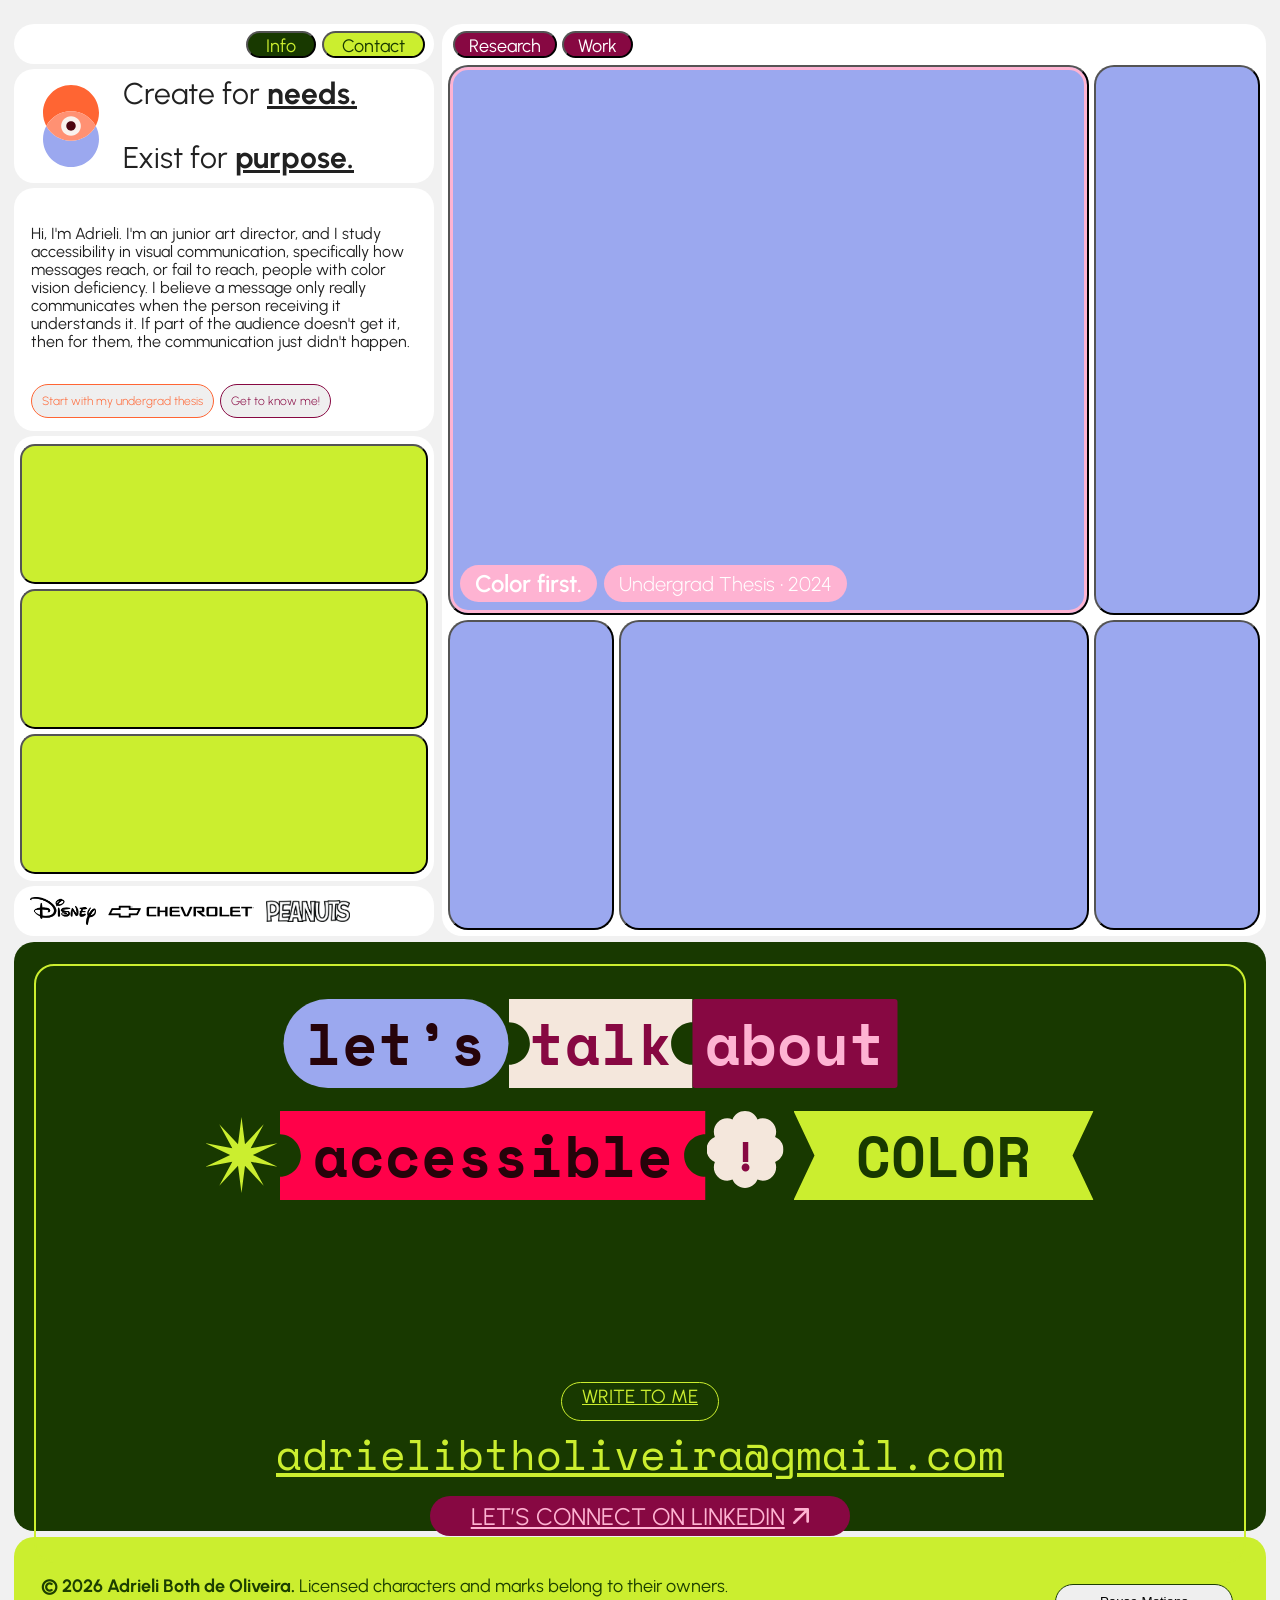
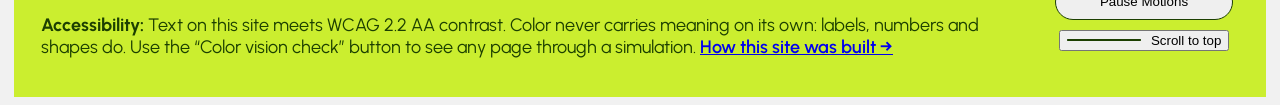
==== commit 772fa0e0: "Home: implement the new interactive prototype (Figma Make export) Replaces the previous home prototy" ====
--- a/index.html
+++ b/index.html
@@ -19,130 +19,131 @@
   <meta name="theme-color" content="#26030A">
   <link rel="icon" href="favicon.svg" type="image/svg+xml">
   <link rel="apple-touch-icon" href="apple-touch-icon.png">
-  <script>try{document.documentElement.dataset.theme=(localStorage.getItem("tema")==="escuro")?"dark":"light"}catch(e){document.documentElement.dataset.theme="light"}</script>
   <link rel="stylesheet" href="prototipo.css">
 </head>
 <body>
-  <div class="site-shell" id="site-shell">
-    <aside class="utility-rail" aria-label="Display controls">
-      <div class="brand-mark" aria-hidden="true"><img src="assets/prototipo/bad7b.png" alt=""></div>
-      <button class="theme-toggle" type="button" id="theme-toggle" aria-label="Switch to dark theme" aria-pressed="false">
-        <img class="toggle-track" src="assets/prototipo/76c02.svg" alt="">
-        <span class="toggle-selection" id="toggle-selection"></span>
-        <span class="toggle-option toggle-option--light">
-          Light
-          <img src="assets/prototipo/2083a.svg" alt="">
-        </span>
-        <span class="toggle-option toggle-option--dark">
-          Dark
-          <img src="assets/prototipo/c2f62.svg" alt="">
-        </span>
-      </button>
-      <button class="scroll-top" type="button" id="scroll-top">
-        <span>Scroll to top</span>
-        <img src="assets/prototipo/7aa88.svg" alt="">
-      </button>
-    </aside>
+  <main class="site-shell">
+    <section class="portfolio-grid" aria-label="Portfolio introduction and selected work">
+      <aside class="intro-rail" id="info">
+        <nav class="top-nav" aria-label="Primary navigation">
+          <button type="button" class="nav-pill nav-pill--info" data-ir="info">Info</button>
+          <button type="button" class="nav-pill nav-pill--contact" data-ir="contact">Contact</button>
+        </nav>
 
-    <main class="main-column">
-      <header class="topbar">
-        <button class="brand-name" type="button" id="brand-home">
-          <span>ADRIELI</span>
-          <span class="brand-mark brand-mark--compact" aria-hidden="true"><img src="assets/prototipo/bad7b.png" alt=""></span>
-        </button>
-        <nav aria-label="Primary navigation">
-          <button type="button" data-ir="work">work</button>
-          <button type="button" data-ir="method">method</button>
-          <button type="button" data-ir="research">research</button>
-          <button type="button" data-ir="about">about</button>
-          <button class="contact-nav" type="button" data-ir="contact">get in touch</button>
-        </nav>
-      </header>
+        <div class="presentation-card">
+          <img src="assets/prototipo/f1ba9.svg" alt="" class="eye-icon">
+          <div class="presentation-copy">
+            <p>Create for <strong>needs.</strong></p>
+            <p>Exist for <strong>purpose.</strong></p>
+          </div>
+        </div>
 
-      <section class="portfolio-grid" id="work" aria-label="Selected work">
-        <button class="project-card project-card--intro" type="button" aria-label="Open featured project"></button>
-        <button class="project-card project-card--small" id="method" type="button" aria-label="Open method project"></button>
-        <button class="project-card project-card--medium" id="research" type="button" aria-label="Open research project"></button>
-        <div class="projects-visual" aria-label="Project image placeholders">
-          <button class="visual-card visual-card--tall" type="button" aria-label="Open project one"></button>
-          <button class="visual-card" type="button" aria-label="Open project two"></button>
-          <button class="visual-card" type="button" aria-label="Open project three"></button>
-          <button class="visual-card visual-card--wide" type="button" aria-label="Open project four"></button>
+        <div class="bio-card">
+          <p>Hi, I&apos;m Adrieli. I&apos;m an junior art director, and I study accessibility in visual communication, specifically how messages reach, or fail to reach, people with color vision deficiency. I believe a message only really communicates when the person receiving it understands it. If part of the audience doesn&apos;t get it, then for them, the communication just didn&apos;t happen.</p>
+          <div class="bio-actions">
+            <button type="button" class="outline-button outline-button--orange" data-ir="work">Start with my undergrad thesis</button>
+            <button type="button" class="outline-button outline-button--berry" data-ir="contact">Get to know me!</button>
+          </div>
         </div>
-        <div class="grid-strip" id="about"></div>
-      </section>
 
-      <section class="contact-panel" id="contact">
-        <div class="contact-panel__inner">
-          <div class="contact-headline" aria-label="let’s talk about accessible color">
-            <div class="headline-row headline-row--top">
-              <span class="word word--lets">let’s</span>
-              <span class="word word--talk">
-                <img src="assets/prototipo/c5476.svg" alt="">
-                <span>talk</span>
-              </span>
-              <span class="word word--about">about</span>
-            </div>
-            <div class="headline-row headline-row--bottom">
-              <img class="asterisk" src="assets/prototipo/02f93.svg" alt="">
-              <span class="word word--accessible">
-                <img src="assets/prototipo/77ac3.svg" alt="">
-                <span>accessible</span>
-              </span>
-              <span class="word word--bang">
-                <img src="assets/prototipo/efb25.svg" alt="">
-                <span>!</span>
-              </span>
-              <span class="word word--color">
-                <img src="assets/prototipo/02de2.svg" alt="">
-                <span>COLOR</span>
-              </span>
-            </div>
-          </div>
-          <div class="email-group">
-            <span>write to me</span>
-            <a href="mailto:adrielibtholiveira@gmail.com">adrielibtholiveira@gmail.com</a>
-          </div>
-          <a class="linkedin-button" href="https://www.linkedin.com/in/adrieliboliveira/" target="_blank" rel="noreferrer">
-            Let’s connect on linkedin
-            <img src="assets/prototipo/a644a.svg" alt="">
-          </a>
+        <div class="research-links" aria-label="Research links">
+          <button type="button" class="research-link" data-link="thesis"><span>Undergrad thesis</span><span aria-hidden="true">↗</span></button>
+          <button type="button" class="research-link" data-link="archive"><span>CNPq research</span><span aria-hidden="true">↗</span></button>
+          <button type="button" class="research-link" data-link="editorial"><span>Costa Ouro</span><span aria-hidden="true">↗</span></button>
+        </div>
+
+        <div class="brand-card" aria-label="Brands Adrieli has worked with">
+          <img src="assets/prototipo/481c2.png" alt="Disney" class="brand brand--disney">
+          <span class="chevrolet-crop">
+            <img src="assets/prototipo/73cce.png" alt="Chevrolet" class="brand brand--chevrolet">
+          </span>
+          <img src="assets/prototipo/6dced.png" alt="Peanuts" class="brand brand--peanuts">
+        </div>
+      </aside>
+
+      <section class="work-panel" id="work">
+        <header class="work-tabs">
+          <button type="button" data-ir="work">Research</button>
+          <button type="button" data-tab="editorial">Work</button>
+        </header>
+        <div class="work-grid">
+          <button type="button" class="research-card research-card--thesis is-selected" data-card="thesis" aria-pressed="true" aria-label="Open Undergrad thesis">
+            <span class="thesis-labels">
+              <span class="project-name">Color first.</span>
+              <span class="project-meta">Undergrad Thesis • 2024</span>
+            </span>
+            <span class="card-hover-label">Undergrad thesis</span>
+          </button>
+          <button type="button" class="research-card research-card--portrait" data-card="portrait" aria-pressed="false" aria-label="Open Portrait study">
+            <span class="card-hover-label">Portrait study</span>
+          </button>
+          <button type="button" class="research-card research-card--archive" data-card="archive" aria-pressed="false" aria-label="Open Research archive">
+            <span class="card-hover-label">Research archive</span>
+          </button>
+          <button type="button" class="research-card research-card--experiments" data-card="experiments" aria-pressed="false" aria-label="Open Visual experiments">
+            <span class="card-hover-label">Visual experiments</span>
+          </button>
+          <button type="button" class="research-card research-card--editorial" data-card="editorial" aria-pressed="false" aria-label="Open Editorial work">
+            <span class="card-hover-label">Editorial work</span>
+          </button>
         </div>
       </section>
+    </section>
 
-      <footer>
-        <div class="footer-copy">
-          <p>
-            <strong>© 2026 Adrieli Both de Oliveira.</strong> Licensed characters and marks belong to their owners.
-          </p>
-          <p>
-            <strong>Accessibility:</strong> Text on this site meets WCAG 2.2 AA contrast. Color never carries meaning on
-            its own: labels, numbers and shapes do. Use the “Color vision check” button to see any page through a
-            simulation.
-            <a href="colophon.html" target="_blank" rel="noreferrer">How this site was built →</a>
-          </p>
+    <section class="contact-panel" id="contact">
+      <div class="contact-border">
+        <div class="contact-art" aria-label="Let’s talk about accessible color">
+          <div class="art-row art-row--top">
+            <span class="lets">let’s</span>
+            <span class="talk">
+              <img src="assets/prototipo/c5476.svg" alt="">
+              <b>talk</b>
+            </span>
+            <span class="about">about</span>
+          </div>
+          <div class="art-row art-row--bottom">
+            <img src="assets/prototipo/02f93.svg" alt="" class="asterisk">
+            <span class="accessible">
+              <img src="assets/prototipo/77ac3.svg" alt="">
+              <b>accessible</b>
+            </span>
+            <span class="bang">
+              <img src="assets/prototipo/efb25.svg" alt="">
+              <b>!</b>
+            </span>
+            <span class="color">
+              <img src="assets/prototipo/02de2.svg" alt="">
+              <b>COLOR</b>
+            </span>
+          </div>
         </div>
-        <button class="motion-button" type="button" id="motion-button" aria-pressed="false">Pause motions</button>
-      </footer>
-    </main>
-  </div>
+
+        <a class="write-pill" href="mailto:adrielibtholiveira@gmail.com">write to me</a>
+        <a class="email-link" href="mailto:adrielibtholiveira@gmail.com">adrielibtholiveira@gmail.com</a>
+        <a class="linkedin-link" href="https://www.linkedin.com/in/adrieliboliveira/" target="_blank" rel="noreferrer">
+          <span>Let’s connect on linkedin</span>
+          <img src="assets/prototipo/a644a.svg" alt="">
+        </a>
+      </div>
+    </section>
+
+    <footer class="site-footer">
+      <div class="footer-copy">
+        <p><strong>© 2026 Adrieli Both de Oliveira.</strong> Licensed characters and marks belong to their owners.</p>
+        <p><strong>Accessibility:</strong> Text on this site meets WCAG 2.2 AA contrast. Color never carries meaning on its own: labels, numbers and shapes do. Use the “Color vision check” button to see any page through a simulation. <a href="colophon.html" target="_blank" rel="noreferrer">How this site was built →</a></p>
+      </div>
+      <div class="footer-actions">
+        <button type="button" class="pause-button" id="pause-button" aria-pressed="false">Pause Motions</button>
+        <button type="button" class="top-button" id="top-button">
+          <img src="assets/prototipo/b717c.svg" alt="">
+          <span>Scroll to top</span>
+        </button>
+      </div>
+    </footer>
+  </main>
 
   <script>
   (function () {
-    var root = document.documentElement;
-    var shell = document.getElementById("site-shell");
-    var toggle = document.getElementById("theme-toggle");
-    var selection = document.getElementById("toggle-selection");
-    function aplicarTema(dark) {
-      root.dataset.theme = dark ? "dark" : "light";
-      selection.classList.toggle("toggle-selection--dark", dark);
-      toggle.setAttribute("aria-pressed", dark ? "true" : "false");
-      toggle.setAttribute("aria-label", "Switch to " + (dark ? "light" : "dark") + " theme");
-      try { localStorage.setItem("tema", dark ? "escuro" : "claro"); } catch (e) {}
-    }
-    aplicarTema(root.dataset.theme === "dark");
-    toggle.addEventListener("click", function () { aplicarTema(root.dataset.theme !== "dark"); });
-
     function irPara(id) {
       var el = document.getElementById(id);
       if (el) el.scrollIntoView({ behavior: "smooth", block: "start" });
@@ -150,16 +151,34 @@
     document.querySelectorAll("[data-ir]").forEach(function (b) {
       b.addEventListener("click", function () { irPara(b.dataset.ir); });
     });
-    function topo() { window.scrollTo({ top: 0, behavior: "smooth" }); }
-    document.getElementById("scroll-top").addEventListener("click", topo);
-    document.getElementById("brand-home").addEventListener("click", topo);
 
-    var motion = document.getElementById("motion-button");
-    motion.addEventListener("click", function () {
-      var pausado = !shell.classList.contains("motions-paused");
-      shell.classList.toggle("motions-paused", pausado);
-      motion.setAttribute("aria-pressed", pausado ? "true" : "false");
-      motion.textContent = pausado ? "Play motions" : "Pause motions";
+    var cards = document.querySelectorAll("[data-card]");
+    function selecionar(id) {
+      cards.forEach(function (c) {
+        var ativo = c.dataset.card === id;
+        c.classList.toggle("is-selected", ativo);
+        c.setAttribute("aria-pressed", ativo ? "true" : "false");
+      });
+    }
+    cards.forEach(function (c) {
+      c.addEventListener("click", function () { selecionar(c.dataset.card); });
+    });
+    var linkMap = { thesis: "thesis", archive: "archive", editorial: "editorial" };
+    document.querySelectorAll("[data-link]").forEach(function (b) {
+      b.addEventListener("click", function () { selecionar(linkMap[b.dataset.link]); irPara("work"); });
+    });
+    document.querySelector("[data-tab]").addEventListener("click", function () { selecionar("editorial"); });
+
+    var pausa = document.getElementById("pause-button");
+    pausa.addEventListener("click", function () {
+      var pausado = !document.documentElement.classList.contains("motions-paused");
+      document.documentElement.classList.toggle("motions-paused", pausado);
+      pausa.setAttribute("aria-pressed", pausado ? "true" : "false");
+      pausa.textContent = pausado ? "Resume Motions" : "Pause Motions";
+    });
+
+    document.getElementById("top-button").addEventListener("click", function () {
+      window.scrollTo({ top: 0, behavior: "smooth" });
     });
   })();
   </script>
--- a/prototipo.css
+++ b/prototipo.css
@@ -1,513 +1,564 @@
 @font-face { font-family: "Space Mono:Bold"; src: url("fonts/SpaceMono-Bold.woff2") format("woff2"); font-style: normal; font-weight: 700; font-display: swap; }
 @font-face { font-family: "Space Mono:Regular"; src: url("fonts/SpaceMono-Regular.woff2") format("woff2"); font-style: normal; font-weight: 400; font-display: swap; }
 @font-face { font-family: "Urbanist:Bold"; src: url("fonts/Urbanist-VF.woff2") format("woff2"); font-style: normal; font-weight: 700; font-display: swap; }
+@font-face { font-family: "Urbanist:Light"; src: url("fonts/Urbanist-VF.woff2") format("woff2"); font-style: normal; font-weight: 300; font-display: swap; }
 @font-face { font-family: "Urbanist:Regular"; src: url("fonts/Urbanist-VF.woff2") format("woff2"); font-style: normal; font-weight: 400; font-display: swap; }
 @font-face { font-family: "Urbanist:SemiBold"; src: url("fonts/Urbanist-VF.woff2") format("woff2"); font-style: normal; font-weight: 600; font-display: swap; }
 
 
 :root {
-  color-scheme: light;
-  --page: #f4e7dc;
-  --surface: #f9f2ed;
-  --placeholder: #d9d9d9;
-  --ink: #000;
-  --wine: #870842;
-  --wine-deep: #5e012e;
-  --pink: #feb3d2;
-  --green: #1c3f01;
-  --lime: #cbee2f;
-  --main-width: min(1450px, calc(100vw - 250px));
-}
-
-:root[data-theme="dark"] {
-  color-scheme: dark;
-  --page: #26030a;
-  --surface: #5e012e;
-  --placeholder: #870842;
-  --ink: #f9f2ed;
+  color: #212121;
+  background: #f1f1f1;
+  font-family: "Urbanist:Regular", sans-serif;
+  font-synthesis: none;
+  scroll-behavior: smooth;
 }
 
 @layer base {
-  html {
-    scroll-behavior: smooth;
-  }
-
   body {
     min-width: 320px;
-    min-height: 100vh;
-    background: var(--page);
-    color: var(--ink);
-    font-family: "Urbanist:Regular", sans-serif;
+    min-height: 100dvh;
+    background: #f1f1f1;
   }
 
   button,
   a {
-    outline-offset: 4px;
-  }
-
-  button {
-    cursor: pointer;
+    -webkit-tap-highlight-color: transparent;
+  }
+
+  button:focus-visible,
+  a:focus-visible {
+    outline: 3px solid #ff6533;
+    outline-offset: 3px;
   }
 }
 
 .site-shell {
   min-height: 100dvh;
-  padding: clamp(16px, 1.45vw, 28px) 0;
-  background: var(--page);
-  transition: background-color 300ms ease, color 300ms ease;
-}
-
-.main-column {
-  width: var(--main-width);
-  margin: 0 auto;
-}
-
-.utility-rail {
-  position: fixed;
-  z-index: 20;
-  top: 28px;
-  left: max(18px, calc((100vw - var(--main-width)) / 2 - 199px));
-  width: 80px;
-  height: calc(100vh - 56px);
+  padding: 16px 6px 0;
+}
+
+.portfolio-grid {
+  display: grid;
+  grid-template-columns: 420px minmax(0, 1fr);
+  gap: 8px;
+  max-width: 1900px;
+  margin: 0 auto 6px;
+}
+
+.intro-rail {
+  display: grid;
+  grid-template-rows: 40px 114px 243px minmax(300px, 445px) 50px;
+  gap: 5px;
+}
+
+.top-nav,
+.presentation-card,
+.bio-card,
+.research-links,
+.brand-card,
+.work-panel {
+  background: #fff;
+  border-radius: 20px;
+}
+
+.top-nav {
+  display: flex;
+  align-items: center;
+  justify-content: flex-end;
+  gap: 6px;
+  padding: 6px 9px;
+}
+
+.nav-pill,
+.work-tabs button {
+  height: 27px;
+  border-radius: 999px;
+  padding: 0 18px;
+  font-family: "Urbanist:Regular", sans-serif;
+  font-size: 18px;
+  line-height: 27px;
+  cursor: pointer;
+  transition:
+    transform 180ms ease,
+    filter 180ms ease;
+}
+
+.nav-pill:hover,
+.work-tabs button:hover,
+.outline-button:hover,
+.pause-button:hover {
+  transform: translateY(-1px);
+  filter: brightness(1.06);
+}
+
+.nav-pill--info {
+  color: #cbee2f;
+  background: #183900;
+}
+
+.nav-pill--contact {
+  color: #183900;
+  background: #cbee2f;
+}
+
+.presentation-card {
+  display: flex;
+  align-items: center;
+  gap: 24px;
+  padding: 16px 29px;
+}
+
+.eye-icon {
+  flex: 0 0 auto;
+}
+
+.presentation-copy {
+  font-family: "Urbanist:Regular", sans-serif;
+  font-size: 30px;
+  line-height: 1.15;
+  white-space: nowrap;
+}
+
+.presentation-copy strong {
+  font-family: "Urbanist:Bold", sans-serif;
+  font-weight: 700;
+  text-decoration: underline;
+}
+
+.bio-card {
   display: flex;
   flex-direction: column;
-  align-items: center;
-  pointer-events: none;
-}
-
-.utility-rail > * {
-  pointer-events: auto;
-}
-
-.brand-mark {
-  width: 78px;
-  height: 115px;
+  justify-content: space-between;
+  padding: 21px 17px 13px;
+}
+
+.bio-card > p {
+  font-family: "Urbanist:Regular", sans-serif;
+  font-size: 16px;
+  line-height: 18px;
+}
+
+.bio-actions {
+  display: flex;
+  gap: 6px;
+}
+
+.outline-button {
+  height: 34px;
+  border: 1px solid currentColor;
+  border-radius: 20px;
+  padding: 0 10px;
+  font-family: "Urbanist:Light", sans-serif;
+  font-size: 12px;
+  font-weight: 300;
+  line-height: 20px;
+  cursor: pointer;
+  transition:
+    transform 180ms ease,
+    background 180ms ease;
+}
+
+.outline-button--orange {
+  color: #ff6533;
+}
+
+.outline-button--berry {
+  color: #870842;
+}
+
+.research-links {
+  display: grid;
+  gap: 5px;
+  padding: 8px 6px 7px;
+}
+
+.research-link {
+  display: flex;
+  align-items: end;
+  justify-content: space-between;
   overflow: hidden;
-}
-
-.brand-mark img {
-  width: 78px;
-  height: 115px;
-  object-fit: cover;
-}
-
-.brand-mark--compact {
-  width: 30px;
-  height: 43px;
-}
-
-.brand-mark--compact img {
-  width: 30px;
-  height: 43px;
-}
-
-.theme-toggle {
+  border-radius: 15px;
+  padding: 18px;
+  color: #183900;
+  background: #cbee2f;
+  font-family: "Urbanist:SemiBold", sans-serif;
+  font-size: 19px;
+  font-weight: 600;
+  opacity: 1;
+  cursor: pointer;
+  transition:
+    border-radius 240ms ease,
+    filter 240ms ease;
+}
+
+.research-link span {
+  opacity: 0;
+  transform: translateY(8px);
+  transition:
+    opacity 240ms ease,
+    transform 240ms ease;
+}
+
+.research-link:hover,
+.research-link:focus-visible {
+  border-radius: 36px 15px 15px;
+  filter: saturate(1.15);
+}
+
+.research-link:hover span,
+.research-link:focus-visible span {
+  opacity: 1;
+  transform: translateY(0);
+}
+
+.brand-card {
+  display: flex;
+  align-items: center;
+  gap: 10px;
+  padding: 7px 16px;
+  overflow: hidden;
+}
+
+.brand {
+  object-fit: contain;
+}
+
+.brand--disney {
+  width: 66px;
+  height: 28px;
+}
+
+.chevrolet-crop {
+  position: relative;
+  display: block;
+  width: 150px;
+  height: 21px;
+  overflow: hidden;
+}
+
+.brand--chevrolet {
   position: absolute;
-  top: 29%;
-  left: 21px;
-  width: 188px;
-  height: 38px;
-  transform: rotate(-90deg) translateX(-100%);
-  transform-origin: left top;
-  border-radius: 99px;
-}
-
-.toggle-track,
-.toggle-selection {
+  top: -82px;
+  left: 0;
+  width: 150px;
+  height: 150px;
+}
+
+.brand--peanuts {
+  width: 84px;
+  height: 23px;
+}
+
+.work-panel {
+  min-width: 0;
+  padding: 7px 6px 6px;
+}
+
+.work-tabs {
+  display: flex;
+  gap: 5px;
+  height: 27px;
+  margin: 0 5px 7px;
+}
+
+.work-tabs button {
+  padding-inline: 14px;
+  color: #fff;
+  background: #870842;
+}
+
+.work-grid {
+  display: grid;
+  grid-template-columns: minmax(160px, 0.6fr) minmax(280px, 1.7fr) minmax(160px, 0.6fr);
+  grid-template-rows: minmax(360px, 550px) minmax(200px, 310px);
+  gap: 5px;
+  min-height: 861px;
+}
+
+.research-card {
+  position: relative;
+  overflow: hidden;
+  border-radius: 20px;
+  color: #fff;
+  background: #9ba8ef;
+  cursor: pointer;
+  transition:
+    border-radius 240ms ease,
+    background 240ms ease,
+    transform 240ms ease;
+}
+
+.research-card:hover {
+  background: #8c9bea;
+}
+
+.research-card.is-selected {
+  box-shadow: inset 0 0 0 3px #feb3d2;
+}
+
+.research-card--thesis {
+  grid-column: 1 / 3;
+}
+
+.research-card--portrait {
+  grid-column: 3;
+}
+
+.research-card--archive {
+  grid-column: 1;
+}
+
+.research-card--experiments {
+  grid-column: 2;
+}
+
+.research-card--editorial {
+  grid-column: 3;
+}
+
+.thesis-labels {
+  position: absolute;
+  bottom: 11px;
+  left: 10px;
+  display: flex;
+  gap: 7px;
+}
+
+.project-name,
+.project-meta {
+  display: inline-flex;
+  align-items: center;
+  height: 37px;
+  border-radius: 999px;
+  padding: 0 15px;
+  color: #fff;
+  background: #feb3d2;
+}
+
+.project-name {
+  font-family: "Urbanist:SemiBold", sans-serif;
+  font-size: 24px;
+  font-weight: 600;
+}
+
+.project-meta {
+  font-family: "Urbanist:Light", sans-serif;
+  font-size: 20px;
+  font-weight: 300;
+}
+
+.card-hover-label {
+  position: absolute;
+  top: 18px;
+  left: 20px;
+  font-family: "Urbanist:SemiBold", sans-serif;
+  font-size: 18px;
+  font-weight: 600;
+  opacity: 0;
+  transform: translateY(-8px);
+  transition:
+    opacity 200ms ease,
+    transform 200ms ease;
+}
+
+.research-card:hover .card-hover-label,
+.research-card:focus-visible .card-hover-label {
+  opacity: 1;
+  transform: translateY(0);
+}
+
+.contact-panel {
+  max-width: 1900px;
+  height: 545px;
+  margin: 0 auto 6px;
+  padding: 22px 20px;
+  border-radius: 20px;
+  background: #183900;
+}
+
+.contact-border {
+  position: relative;
+  display: flex;
+  height: 100%;
+  flex-direction: column;
+  align-items: center;
+  justify-content: flex-end;
+  border: 2px solid #cbee2f;
+  border-radius: 20px;
+  padding: 25px;
+}
+
+.contact-art {
+  position: absolute;
+  top: 32px;
+  left: 50%;
+  width: 873px;
+  height: 210px;
+  transform: translateX(-50%);
+  transform-origin: top center;
+  font-family: "Space Mono:Bold", monospace;
+  font-size: 57.71px;
+  font-weight: 700;
+  line-height: 89px;
+}
+
+.art-row {
+  position: absolute;
+  left: 0;
+  display: flex;
+  height: 90px;
+  align-items: center;
+}
+
+.art-row--top {
+  top: 0;
+  left: 80px;
+}
+
+.art-row--bottom {
+  top: 112px;
+}
+
+.lets,
+.about,
+.talk,
+.accessible,
+.bang,
+.color {
+  position: relative;
+  display: inline-flex;
+  height: 89px;
+  align-items: center;
+  justify-content: center;
+}
+
+.lets {
+  width: 225px;
+  border-radius: 48px;
+  color: #26030a;
+  background: #9ba8ef;
+}
+
+.talk {
+  width: 184px;
+  color: #870842;
+}
+
+.about {
+  width: 205px;
+  border-radius: 3px;
+  color: #feb3d2;
+  background: #870842;
+}
+
+.talk img,
+.accessible img,
+.bang img,
+.color img {
   position: absolute;
   inset: 0;
 }
 
-.toggle-track {
-  width: 188px;
-  height: 38px;
-}
-
-.toggle-selection {
-  right: auto;
-  width: 94px;
-  border-radius: 99px;
-  background: var(--wine-deep);
-  transition: translate 250ms ease;
-}
-
-.toggle-selection--dark {
-  translate: 94px 0;
-}
-
-.toggle-option {
-  position: absolute;
-  z-index: 1;
-  top: 0;
-  width: 94px;
-  height: 38px;
-  display: flex;
-  align-items: center;
-  justify-content: center;
-  gap: 7px;
-  color: var(--surface);
-  font-family: "Urbanist:SemiBold", sans-serif;
-  font-size: 17px;
-}
-
-.toggle-option img {
-  flex: 0 0 auto;
-}
-
-.toggle-option--light {
-  left: 0;
-}
-
-.toggle-option--light img {
-  width: 23px;
-  height: 23px;
-}
-
-.toggle-option--dark {
-  right: 0;
-  color: var(--wine-deep);
-}
-
-:root[data-theme="dark"] .toggle-option--light {
-  color: var(--wine-deep);
-}
-
-:root[data-theme="dark"] .toggle-option--dark {
-  color: #f9f2ed;
-}
-
-.toggle-option--dark img {
-  width: 21px;
-  height: 21px;
-}
-
-.scroll-top {
-  position: absolute;
-  top: 54%;
-  display: flex;
-  flex-direction: column;
-  align-items: center;
-  gap: 10px;
-  border: 0;
-  background: none;
-  color: var(--wine-deep);
-  font-size: 17px;
-}
-
-.scroll-top span {
-  writing-mode: vertical-rl;
-  transform: rotate(180deg);
-}
-
-.scroll-top img {
-  width: 1px;
-  height: 69px;
-  transform: rotate(90deg);
-}
-
-.topbar {
-  min-height: 77px;
-  padding: 0 8px 0 26px;
-  display: flex;
-  align-items: center;
-  justify-content: space-between;
-  gap: 24px;
-  border-radius: 51px;
-  background: var(--surface);
-}
-
-.brand-name {
-  display: flex;
-  align-items: center;
-  gap: 8px;
-  border: 0;
-  background: none;
-  color: var(--ink);
-  font-family: "Space Mono:Regular", monospace;
-  font-size: 28px;
-  letter-spacing: -0.02em;
-}
-
-.topbar nav {
-  display: flex;
-  align-items: center;
-  gap: 6px;
-}
-
-.topbar nav button {
-  min-height: 54px;
-  padding: 0 25px;
-  border: 0;
-  border-radius: 43px;
-  background: var(--placeholder);
-  color: var(--ink);
-  font-family: "Urbanist:Regular", sans-serif;
-  font-size: 21px;
-  letter-spacing: -0.02em;
-  transition: transform 180ms ease, filter 180ms ease;
-}
-
-.topbar nav button:hover,
-.topbar nav button:focus-visible {
-  transform: translateY(-2px);
-  filter: brightness(0.96);
-}
-
-.topbar nav .contact-nav {
-  min-height: 64px;
-  padding-inline: 44px;
-  background: var(--wine);
-  color: var(--pink);
-}
-
-.portfolio-grid {
-  margin-top: 10px;
-  display: grid;
-  grid-template-columns: 368fr 1077fr;
-  grid-template-rows: 369fr 72fr 193fr 83fr;
-  gap: 10px;
-  aspect-ratio: 1450 / 737;
-}
-
-.project-card,
-.grid-strip {
-  border: 0;
-  border-radius: 23px;
-  background: var(--surface);
-  transition: transform 180ms ease, filter 180ms ease;
-}
-
-.project-card:hover,
-.project-card:focus-visible,
-.visual-card:hover,
-.visual-card:focus-visible {
-  z-index: 2;
-  transform: scale(0.985);
-  filter: brightness(0.96);
-}
-
-.project-card--intro {
-  grid-column: 1;
-  grid-row: 1;
-}
-
-.project-card--small {
-  grid-column: 1;
-  grid-row: 2;
-}
-
-.project-card--medium {
-  grid-column: 1;
-  grid-row: 3;
-}
-
-.projects-visual {
-  grid-column: 2;
-  grid-row: 1 / 4;
-  padding: 10px;
-  display: grid;
-  grid-template-columns: 407fr 316fr 316fr;
-  grid-template-rows: 311fr 314fr;
-  gap: 10px;
-  border-radius: 21px;
-  background: var(--surface);
-}
-
-.visual-card {
-  border: 0;
-  border-radius: 16px;
-  background: var(--placeholder);
-  transition: transform 180ms ease, filter 180ms ease;
-}
-
-.visual-card--tall {
-  grid-row: 1 / 3;
-}
-
-.visual-card--wide {
-  grid-column: 2 / 4;
-}
-
-.grid-strip {
-  grid-column: 1 / 3;
-  grid-row: 4;
-}
-
-.contact-panel {
-  margin-top: 10px;
-  min-height: 546px;
-  padding: 20px;
-  border-radius: 40px;
-  background: var(--green);
-}
-
-.contact-panel__inner {
-  min-height: 506px;
-  padding: 70px 24px 35px;
-  display: flex;
-  flex-direction: column;
-  align-items: center;
-  border: 1.5px solid var(--lime);
-  border-radius: 40px;
-}
-
-.contact-headline {
-  display: flex;
-  flex-direction: column;
-  align-items: center;
-  gap: 21px;
-  color: #26030a;
-  font-family: "Space Mono:Bold", monospace;
-  font-size: clamp(31px, 3vw, 58px);
-  font-weight: 700;
-  line-height: 1;
-}
-
-.headline-row {
-  display: flex;
-  align-items: center;
-  justify-content: center;
-}
-
-.word {
-  position: relative;
-  height: 1.545em;
-  display: inline-flex;
-  align-items: center;
-  justify-content: center;
-}
-
-.word > img {
-  position: absolute;
-  inset: 0;
-  width: 100%;
-  height: 100%;
-}
-
-.word > span {
+.talk b,
+.accessible b,
+.bang b,
+.color b {
   position: relative;
   z-index: 1;
-}
-
-.word--lets {
-  width: 3.9em;
-  border-radius: 99px;
-  background: #9ba8ef;
-}
-
-.word--talk {
-  width: 3.19em;
-  color: var(--wine);
-}
-
-.word--about {
-  width: 3.56em;
-  border-radius: 3px;
-  background: var(--wine);
-  color: var(--pink);
+  font: inherit;
 }
 
 .asterisk {
-  width: 1.25em;
-  height: 1.31em;
-  margin-right: 0.18em;
-  animation: spin 12s linear infinite;
-}
-
-.word--accessible {
-  width: 7.39em;
-}
-
-.word--bang {
-  width: 1.35em;
-  height: 1.35em;
-  margin-inline: 0.18em;
-  color: var(--wine);
-  font-size: 0.72em;
-}
-
-.word--color {
-  width: 5.25em;
+  margin: 0 2px;
+}
+
+.accessible {
+  width: 427px;
+  color: #26030a;
+}
+
+.bang {
+  width: 78px;
+  margin-inline: 0 9px;
+  color: #870842;
+  font-size: 41px;
+}
+
+.color {
+  width: 300px;
   color: #183900;
-}
-
-.email-group {
-  margin-top: 36px;
-  display: flex;
-  flex-direction: column;
-  align-items: center;
-  gap: 10px;
-  color: var(--lime);
-}
-
-.email-group span {
-  padding: 3px 25px;
-  border: 1px solid var(--lime);
-  border-radius: 53px;
+  font-size: 57px;
+}
+
+.write-pill {
+  height: 31px;
+  border: 1px solid #cbee2f;
+  border-radius: 999px;
+  padding: 3px 20px;
+  color: #cbee2f;
+  font-family: "Urbanist:Regular", sans-serif;
   font-size: 19px;
-  line-height: 1.15;
+  line-height: 21px;
   text-transform: uppercase;
 }
 
-.email-group a {
-  color: inherit;
+.email-link {
+  margin: 8px 0 17px;
+  color: #cbee2f;
   font-family: "Space Mono:Regular", monospace;
-  font-size: clamp(21px, 2.2vw, 42px);
+  font-size: 42px;
   line-height: 1.2;
-  text-underline-position: from-font;
-}
-
-.linkedin-button {
-  min-width: min(420px, 85%);
-  min-height: 40px;
-  margin-top: 24px;
-  padding: 4px 28px;
-  display: flex;
+  text-decoration: underline;
+}
+
+.linkedin-link {
+  display: flex;
+  width: 420px;
+  height: 40px;
   align-items: center;
   justify-content: center;
-  gap: 12px;
-  border-radius: 68px;
-  background: var(--wine);
-  color: var(--pink);
-  font-size: 25px;
-  line-height: 1;
-  text-decoration: none;
+  gap: 8px;
+  border-radius: 999px;
+  color: #feb3d2;
+  background: #870842;
+  font-family: "Urbanist:Regular", sans-serif;
+  font-size: 24px;
+  line-height: 27px;
   text-transform: uppercase;
-  transition: transform 180ms ease, filter 180ms ease;
-}
-
-.linkedin-button:hover,
-.linkedin-button:focus-visible {
-  transform: translateY(-2px);
-  filter: brightness(1.12);
-}
-
-.linkedin-button img {
-  width: 16px;
-  height: 15px;
-}
-
-footer {
-  min-height: 119px;
-  margin-top: 10px;
-  padding: 22px 25px 17px 45px;
-  display: flex;
-  align-items: flex-start;
+  transition:
+    transform 180ms ease,
+    background 180ms ease;
+}
+
+.linkedin-link:hover {
+  transform: scale(1.02);
+  background: #9b0b4c;
+}
+
+.site-footer {
+  display: flex;
+  max-width: 1900px;
+  min-height: 120px;
+  margin: 0 auto;
+  align-items: center;
   justify-content: space-between;
-  gap: 24px;
-  border-radius: 35px;
-  background: var(--lime);
-  color: var(--green);
+  gap: 40px;
+  border-radius: 20px 20px 0 0;
+  padding: 20px 27px;
+  color: #1c3f01;
+  background: #cbee2f;
+  font-family: "Urbanist:Regular", sans-serif;
   font-size: 18px;
-  line-height: 1.05;
+  line-height: 1.2;
 }
 
 .footer-copy {
-  max-width: 955px;
+  max-width: 1292px;
 }
 
 .footer-copy p + p {
-  margin-top: 14px;
+  margin-top: 18px;
 }
 
 .footer-copy strong {
@@ -516,288 +567,212 @@
 }
 
 .footer-copy a {
-  color: inherit;
   font-family: "Urbanist:SemiBold", sans-serif;
   font-weight: 600;
-}
-
-.motion-button {
-  flex: 0 0 auto;
-  min-width: 178px;
-  min-height: 36px;
-  padding: 5px 16px;
-  border: 1px solid var(--green);
-  border-radius: 48px;
-  background: transparent;
-  color: var(--green);
-  font-size: 17px;
-  line-height: 1;
-  text-transform: uppercase;
+  text-decoration: underline;
+}
+
+.footer-actions {
+  display: flex;
+  min-width: 190px;
+  flex-direction: column;
+  align-items: center;
+  gap: 10px;
+}
+
+.pause-button {
+  width: 178px;
+  height: 36px;
+  border: 1px solid #1c3f01;
+  border-radius: 999px;
+  cursor: pointer;
+  transition:
+    transform 180ms ease,
+    background 180ms ease;
+}
+
+.top-button {
+  display: flex;
+  align-items: center;
+  gap: 10px;
+  cursor: pointer;
 }
 
 .motions-paused *,
 .motions-paused *::before,
 .motions-paused *::after {
+  scroll-behavior: auto !important;
   animation-play-state: paused !important;
-  transition-duration: 0s !important;
-  scroll-behavior: auto !important;
-}
-
-@keyframes spin {
-  to {
-    transform: rotate(360deg);
-  }
-}
-
-@media (max-width: 1150px) {
-  :root {
-    --main-width: calc(100vw - 250px);
-  }
-
-  .topbar {
-    min-height: 58px;
-    padding-left: 15px;
-  }
-
-  .brand-name {
+  transition-duration: 0.001ms !important;
+}
+
+@media (max-width: 1100px) {
+  .portfolio-grid {
+    grid-template-columns: 320px minmax(0, 1fr);
+  }
+
+  .intro-rail {
+    grid-template-rows: 40px 100px 260px minmax(300px, 445px) 50px;
+  }
+
+  .presentation-card {
+    gap: 14px;
+    padding-inline: 20px;
+  }
+
+  .presentation-copy {
+    font-size: 23px;
+  }
+
+  .bio-card > p {
+    font-size: 14px;
+    line-height: 16px;
+  }
+
+  .brand-card {
+    gap: 6px;
+    padding-inline: 10px;
+  }
+
+  .chevrolet-crop {
+    width: 120px;
+  }
+
+  .work-grid {
+    grid-template-columns: minmax(120px, 0.7fr) minmax(190px, 1.7fr) minmax(120px, 0.7fr);
+  }
+
+  .contact-art {
+    transform: translateX(-50%) scale(0.8);
+  }
+}
+
+@media (max-width: 760px) {
+  .site-shell {
+    padding: 8px 8px 0;
+  }
+
+  .portfolio-grid {
+    display: flex;
+    flex-direction: column;
+  }
+
+  .intro-rail {
+    display: contents;
+  }
+
+  .top-nav {
+    order: 0;
+  }
+
+  .presentation-card {
+    order: 1;
+  }
+
+  .bio-card {
+    order: 2;
+    min-height: 220px;
+  }
+
+  .work-panel {
+    order: 3;
+  }
+
+  .research-links {
+    order: 4;
+    min-height: 440px;
+  }
+
+  .brand-card {
+    order: 5;
+  }
+
+  .work-grid {
+    grid-template-columns: 1fr 1fr;
+    grid-template-rows: 360px 230px 230px;
+    min-height: auto;
+  }
+
+  .research-card--thesis {
+    grid-column: 1 / -1;
+  }
+
+  .research-card--portrait,
+  .research-card--archive,
+  .research-card--experiments,
+  .research-card--editorial {
+    grid-column: auto;
+  }
+
+  .thesis-labels {
+    flex-wrap: wrap;
+  }
+
+  .project-name,
+  .project-meta {
+    font-size: 16px;
+  }
+
+  .contact-panel {
+    height: 500px;
+    padding: 10px;
+  }
+
+  .contact-border {
+    padding: 18px;
+  }
+
+  .contact-art {
+    top: 45px;
+    transform: translateX(-50%) scale(0.48);
+  }
+
+  .email-link {
+    font-size: clamp(17px, 5.2vw, 28px);
+  }
+
+  .linkedin-link {
+    width: min(100%, 420px);
+    font-size: 16px;
+  }
+
+  .site-footer {
+    flex-direction: column;
+    align-items: stretch;
+    padding: 24px 20px;
     font-size: 15px;
   }
 
-  .brand-mark--compact {
-    width: 17px;
-    height: 25px;
-  }
-
-  .brand-mark--compact img {
-    width: 17px;
-    height: 25px;
-  }
-
-  .topbar nav {
-    gap: 3px;
-  }
-
-  .topbar nav button {
-    min-height: 34px;
-    padding-inline: 13px;
-    font-size: 12px;
-  }
-
-  .topbar nav .contact-nav {
-    min-height: 42px;
-    padding-inline: 25px;
-  }
-
-  .contact-panel {
-    min-height: 292px;
-    padding: 10px;
-    border-radius: 22px;
-  }
-
-  .contact-panel__inner {
-    min-height: 272px;
-    padding: 38px 12px 18px;
-    border-radius: 22px;
-  }
-
-  .contact-headline {
-    gap: 11px;
-  }
-
-  .email-group {
-    margin-top: 18px;
-    gap: 5px;
-  }
-
-  .email-group span {
-    padding: 2px 14px;
-    font-size: 10px;
-  }
-
-  .linkedin-button {
-    min-height: 22px;
-    margin-top: 10px;
-    padding-block: 2px;
-    font-size: 13px;
-  }
-
-  footer {
-    min-height: 64px;
-    padding: 11px 12px 8px 24px;
-    border-radius: 19px;
-    font-size: 10px;
-  }
-
-  .footer-copy {
-    max-width: 510px;
-  }
-
-  .footer-copy p + p {
-    margin-top: 7px;
-  }
-
-  .motion-button {
-    min-width: 96px;
-    min-height: 20px;
-    padding: 2px 8px;
-    font-size: 9px;
-  }
-}
-
-@media (max-width: 760px) {
-  :root {
-    --main-width: calc(100vw - 24px);
-  }
-
-  .site-shell {
-    padding-top: 72px;
-  }
-
-  .utility-rail {
-    top: 10px;
-    left: 12px;
-    width: calc(100vw - 24px);
-    height: 52px;
-    flex-direction: row;
-    align-items: center;
-    justify-content: space-between;
-  }
-
-  .brand-mark {
-    width: 35px;
-    height: 52px;
-  }
-
-  .brand-mark img {
-    width: 35px;
-    height: 52px;
-  }
-
-  .theme-toggle {
-    position: relative;
-    top: auto;
-    left: auto;
-    width: 150px;
-    transform: none;
-  }
-
-  .toggle-track {
-    width: 150px;
-    height: 38px;
-  }
-
-  .toggle-selection,
-  .toggle-option {
-    width: 75px;
-  }
-
-  .toggle-selection--dark {
-    translate: 75px 0;
-  }
-
-  .toggle-option {
-    font-size: 14px;
-  }
-
-  .toggle-option--light img,
-  .toggle-option--dark img {
-    width: 18px;
-    height: 18px;
-  }
-
-  .scroll-top {
-    position: relative;
-    top: auto;
-    flex-direction: row;
-    font-size: 12px;
-  }
-
-  .scroll-top span {
-    writing-mode: initial;
-    transform: none;
-  }
-
-  .scroll-top img {
-    display: none;
-  }
-
-  .topbar {
-    padding: 12px 14px;
-    align-items: flex-start;
-    border-radius: 26px;
-  }
-
-  .topbar nav {
-    max-width: 235px;
+  .footer-actions {
+    align-self: center;
+  }
+}
+
+@media (max-width: 430px) {
+  .presentation-copy {
+    font-size: 21px;
+  }
+
+  .eye-icon {
+    transform: scale(0.84);
+  }
+
+  .bio-actions {
     flex-wrap: wrap;
-    justify-content: flex-end;
-  }
-
-  .topbar nav button,
-  .topbar nav .contact-nav {
-    min-height: 30px;
-    padding-inline: 11px;
-    font-size: 11px;
-  }
-
-  .portfolio-grid {
+  }
+
+  .work-grid {
     grid-template-columns: 1fr;
-    grid-template-rows: 130px 55px 95px 330px 55px;
-    aspect-ratio: auto;
-  }
-
-  .project-card--intro {
+    grid-template-rows: 330px repeat(4, 190px);
+  }
+
+  .research-card--thesis {
     grid-column: 1;
-    grid-row: 1;
-  }
-
-  .project-card--small {
-    grid-column: 1;
-    grid-row: 2;
-  }
-
-  .project-card--medium {
-    grid-column: 1;
-    grid-row: 3;
-  }
-
-  .projects-visual {
-    grid-column: 1;
-    grid-row: 4;
-  }
-
-  .grid-strip {
-    grid-column: 1;
-    grid-row: 5;
-  }
-
-  .contact-panel__inner {
-    padding-inline: 5px;
-  }
-
-  .contact-headline {
-    width: 100%;
-    font-size: clamp(16px, 5.3vw, 27px);
-  }
-
-  .email-group a {
-    font-size: clamp(15px, 5vw, 24px);
-  }
-
-  .linkedin-button {
-    min-width: 0;
-    font-size: 11px;
-  }
-
-  footer {
-    padding: 18px;
-    flex-direction: column;
-    font-size: 12px;
-    line-height: 1.15;
-  }
-
-  .motion-button {
-    align-self: flex-end;
+  }
+
+  .contact-art {
+    top: 55px;
+    transform: translateX(-50%) scale(0.38);
   }
 }
 
@@ -806,8 +781,6 @@
   *::before,
   *::after {
     scroll-behavior: auto !important;
-    animation-duration: 0.01ms !important;
-    animation-iteration-count: 1 !important;
-    transition-duration: 0.01ms !important;
-  }
-}
+    transition-duration: 0.001ms !important;
+  }
+}
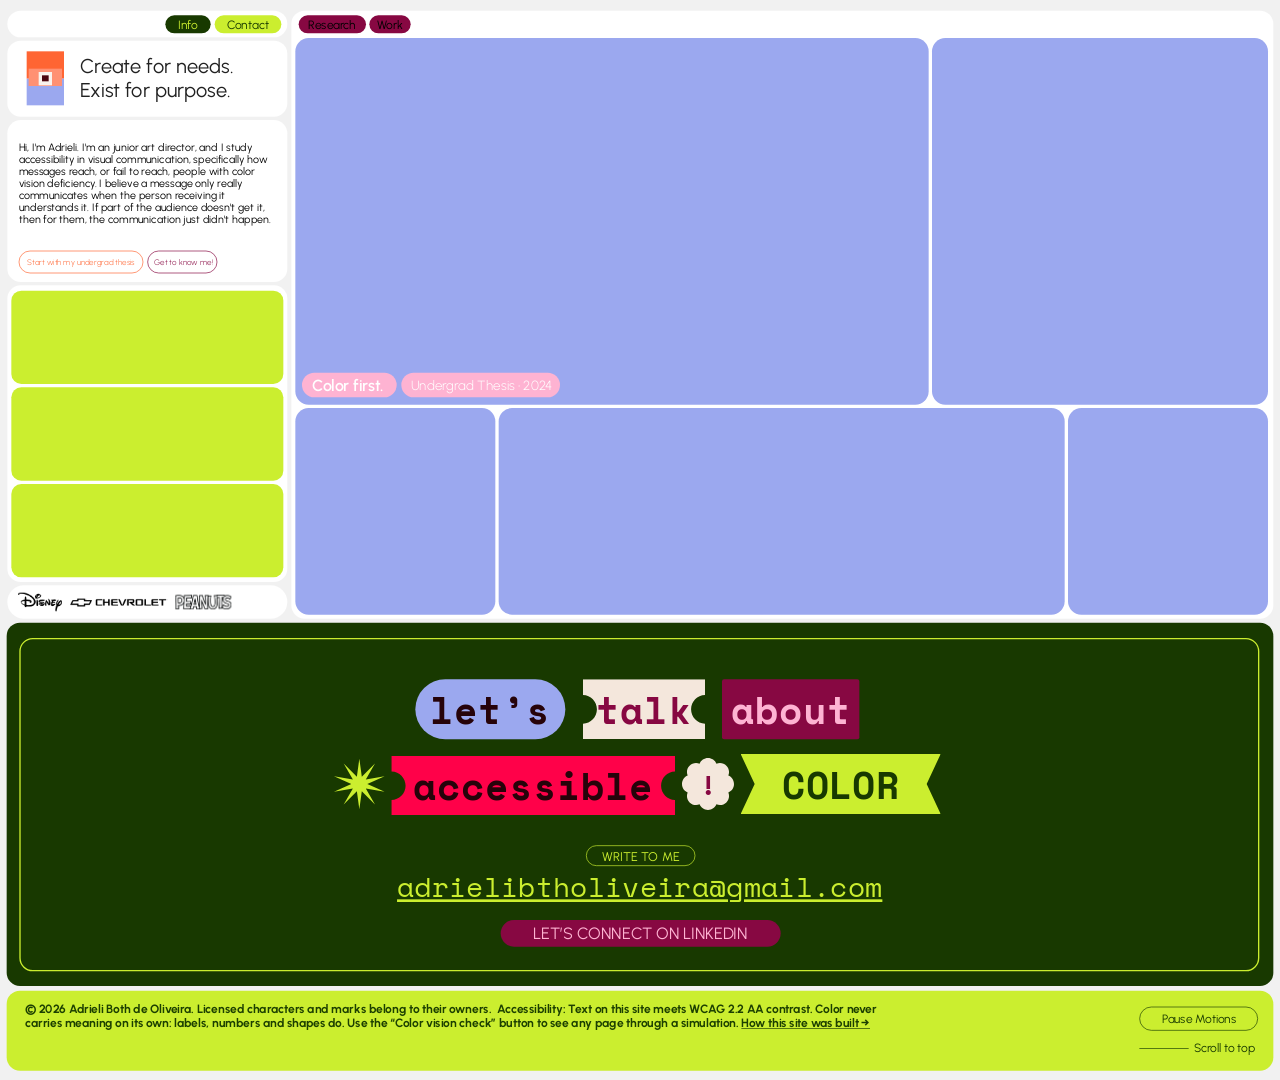
==== commit d627092a: "Home: canvas 1920 x 1620 with the Figma "Home" frame (node 53:9) Every element sits at the frame coo" ====
--- a/index.html
+++ b/index.html
@@ -22,164 +22,22 @@
   <link rel="stylesheet" href="prototipo.css">
 </head>
 <body>
-  <main class="site-shell">
-    <section class="portfolio-grid" aria-label="Portfolio introduction and selected work">
-      <aside class="intro-rail" id="info">
-        <nav class="top-nav" aria-label="Primary navigation">
-          <button type="button" class="nav-pill nav-pill--info" data-ir="info">Info</button>
-          <button type="button" class="nav-pill nav-pill--contact" data-ir="contact">Contact</button>
-        </nav>
-
-        <div class="presentation-card">
-          <img src="assets/prototipo/f1ba9.svg" alt="" class="eye-icon">
-          <div class="presentation-copy">
-            <p>Create for <strong>needs.</strong></p>
-            <p>Exist for <strong>purpose.</strong></p>
-          </div>
-        </div>
-
-        <div class="bio-card">
-          <p>Hi, I&apos;m Adrieli. I&apos;m an junior art director, and I study accessibility in visual communication, specifically how messages reach, or fail to reach, people with color vision deficiency. I believe a message only really communicates when the person receiving it understands it. If part of the audience doesn&apos;t get it, then for them, the communication just didn&apos;t happen.</p>
-          <div class="bio-actions">
-            <button type="button" class="outline-button outline-button--orange" data-ir="work">Start with my undergrad thesis</button>
-            <button type="button" class="outline-button outline-button--berry" data-ir="contact">Get to know me!</button>
-          </div>
-        </div>
-
-        <div class="research-links" aria-label="Research links">
-          <button type="button" class="research-link" data-link="thesis"><span>Undergrad thesis</span><span aria-hidden="true">↗</span></button>
-          <button type="button" class="research-link" data-link="archive"><span>CNPq research</span><span aria-hidden="true">↗</span></button>
-          <button type="button" class="research-link" data-link="editorial"><span>Costa Ouro</span><span aria-hidden="true">↗</span></button>
-        </div>
-
-        <div class="brand-card" aria-label="Brands Adrieli has worked with">
-          <img src="assets/prototipo/481c2.png" alt="Disney" class="brand brand--disney">
-          <span class="chevrolet-crop">
-            <img src="assets/prototipo/73cce.png" alt="Chevrolet" class="brand brand--chevrolet">
-          </span>
-          <img src="assets/prototipo/6dced.png" alt="Peanuts" class="brand brand--peanuts">
-        </div>
-      </aside>
-
-      <section class="work-panel" id="work">
-        <header class="work-tabs">
-          <button type="button" data-ir="work">Research</button>
-          <button type="button" data-tab="editorial">Work</button>
-        </header>
-        <div class="work-grid">
-          <button type="button" class="research-card research-card--thesis is-selected" data-card="thesis" aria-pressed="true" aria-label="Open Undergrad thesis">
-            <span class="thesis-labels">
-              <span class="project-name">Color first.</span>
-              <span class="project-meta">Undergrad Thesis • 2024</span>
-            </span>
-            <span class="card-hover-label">Undergrad thesis</span>
-          </button>
-          <button type="button" class="research-card research-card--portrait" data-card="portrait" aria-pressed="false" aria-label="Open Portrait study">
-            <span class="card-hover-label">Portrait study</span>
-          </button>
-          <button type="button" class="research-card research-card--archive" data-card="archive" aria-pressed="false" aria-label="Open Research archive">
-            <span class="card-hover-label">Research archive</span>
-          </button>
-          <button type="button" class="research-card research-card--experiments" data-card="experiments" aria-pressed="false" aria-label="Open Visual experiments">
-            <span class="card-hover-label">Visual experiments</span>
-          </button>
-          <button type="button" class="research-card research-card--editorial" data-card="editorial" aria-pressed="false" aria-label="Open Editorial work">
-            <span class="card-hover-label">Editorial work</span>
-          </button>
-        </div>
-      </section>
-    </section>
-
-    <section class="contact-panel" id="contact">
-      <div class="contact-border">
-        <div class="contact-art" aria-label="Let’s talk about accessible color">
-          <div class="art-row art-row--top">
-            <span class="lets">let’s</span>
-            <span class="talk">
-              <img src="assets/prototipo/c5476.svg" alt="">
-              <b>talk</b>
-            </span>
-            <span class="about">about</span>
-          </div>
-          <div class="art-row art-row--bottom">
-            <img src="assets/prototipo/02f93.svg" alt="" class="asterisk">
-            <span class="accessible">
-              <img src="assets/prototipo/77ac3.svg" alt="">
-              <b>accessible</b>
-            </span>
-            <span class="bang">
-              <img src="assets/prototipo/efb25.svg" alt="">
-              <b>!</b>
-            </span>
-            <span class="color">
-              <img src="assets/prototipo/02de2.svg" alt="">
-              <b>COLOR</b>
-            </span>
-          </div>
-        </div>
-
-        <a class="write-pill" href="mailto:adrielibtholiveira@gmail.com">write to me</a>
-        <a class="email-link" href="mailto:adrielibtholiveira@gmail.com">adrielibtholiveira@gmail.com</a>
-        <a class="linkedin-link" href="https://www.linkedin.com/in/adrieliboliveira/" target="_blank" rel="noreferrer">
-          <span>Let’s connect on linkedin</span>
-          <img src="assets/prototipo/a644a.svg" alt="">
-        </a>
-      </div>
-    </section>
-
-    <footer class="site-footer">
-      <div class="footer-copy">
-        <p><strong>© 2026 Adrieli Both de Oliveira.</strong> Licensed characters and marks belong to their owners.</p>
-        <p><strong>Accessibility:</strong> Text on this site meets WCAG 2.2 AA contrast. Color never carries meaning on its own: labels, numbers and shapes do. Use the “Color vision check” button to see any page through a simulation. <a href="colophon.html" target="_blank" rel="noreferrer">How this site was built →</a></p>
-      </div>
-      <div class="footer-actions">
-        <button type="button" class="pause-button" id="pause-button" aria-pressed="false">Pause Motions</button>
-        <button type="button" class="top-button" id="top-button">
-          <img src="assets/prototipo/b717c.svg" alt="">
-          <span>Scroll to top</span>
-        </button>
-      </div>
-    </footer>
-  </main>
-
+  <div class="viewport" id="viewport">
+    <div class="home" id="home" role="main" aria-label="Home">
+<div class="a box" style="left:437px;top:16px;width:1473px;height:912px;"><div class="a pill mv" style="left:11px;top:7px;width:101px;height:27px;"><div class="t f-rg18" style="left:14px;top:3px;width:73px;height:22px">Research</div></div><div class="a pill mv" style="left:117px;top:7px;width:62px;height:27px;"><div class="t f-rg18" style="left:11px;top:3px;width:40px;height:22px">Work</div></div><div class="a card bl" style="left:6px;top:41px;width:950px;height:550px;"><div class="a pill pk" style="left:10px;top:502px;width:142px;height:37px;"><div class="t f-sb24" style="left:15.07px;top:4px;width:109px;height:29px">Color first.</div></div><div class="a pill pk" style="left:159px;top:502px;width:238px;height:37px;"><div class="t f-lt20" style="left:14px;top:7px;width:210px;height:24px">Undergrad Thesis • 2024</div></div></div><div class="a card bl" style="left:6px;top:596px;width:300px;height:310px;"></div><div class="a card bl" style="left:311px;top:596px;width:849px;height:310px;"></div><div class="a card bl" style="left:961px;top:41px;width:504px;height:550px;"></div><div class="a card bl" style="left:1165px;top:596px;width:300px;height:310px;"></div></div><div class="a box" style="left:11px;top:61px;width:420px;height:114px;"><div class="t f-ur30" style="left:109px;top:56.92px;width:228px;height:36px">Exist for purpose.</div><div class="t f-ur30" style="left:109px;top:20px;width:231px;height:36px">Create for needs.</div><div class="a " style="left:29px;top:16px;width:56px;height:81.2px;"><div class="a " style="left:0px;top:0px;width:56px;height:40.6px;background:#FF6533"></div><div class="a " style="left:0px;top:40.6px;width:56px;height:40.6px;background:#9BA8EF"></div><div class="a " style="left:3.3px;top:26.0px;width:49.4px;height:26.0px;background:#FF9173"></div><div class="a " style="left:18.2px;top:30.9px;width:19.6px;height:20.4px;background:#F9F2ED"></div><div class="a " style="left:23.3px;top:36.0px;width:9.4px;height:9.2px;background:#4C0610"></div></div></div><div class="a box" style="left:11px;top:180px;width:420px;height:243px;"><div class="t f-bio16" style="left:17px;top:14px;width:386px;height:161px">Hi, I&#39;m Adrieli. I&#39;m an junior art director, and I study accessibility in visual communication, specifically how messages reach, or fail to reach, people with color vision deficiency. I believe a message only really communicates when the person receiving it understands it. If part of the audience doesn&#39;t get it, then for them, the communication just didn&#39;t happen.</div><div class="a btn-o" style="left:17px;top:196px;width:187px;height:34px;"><div class="t f-lt12 c-or" style="left:12px;top:7px;width:161px;height:20px">Start with my undergrad thesis</div></div><div class="a btn-b" style="left:210px;top:196px;width:105px;height:34px;"><div class="t f-lt12 c-wn" style="left:9px;top:7px;width:87px;height:20px">Get to know me!</div></div></div><div class="a box r2000" style="left:11px;top:878px;width:420px;height:50px;"><img class="a" src="assets/prototipo/481c2.png" alt="Disney" style="left:16px;top:11px;width:66px;height:28px"><span class="a" style="left:92px;top:15px;width:150px;height:20.1px;overflow:hidden"><img src="assets/prototipo/73cce.png" alt="Chevrolet" style="position:absolute;left:0;top:-82px;width:150px;height:150px"></span><img class="a" src="assets/prototipo/6dced.png" alt="Peanuts" style="left:252px;top:14px;width:84px;height:22.27px"></div><div class="a box" style="left:11px;top:428px;width:420px;height:445px;"><div class="a lime r15" style="left:6px;top:298px;width:408px;height:140px;"></div><div class="a lime r15" style="left:6px;top:153px;width:408px;height:140px;"></div><div class="a lime r15" style="left:6px;top:8px;width:408px;height:140px;"></div></div><div class="a box" style="left:11px;top:16px;width:420px;height:40px;"><div class="a pill dk" style="left:237px;top:7px;width:68px;height:27px;"><div class="t f-rg18 c-lime" style="left:19px;top:3px;width:30px;height:22px">Info</div></div><div class="a pill lm" style="left:311px;top:7px;width:100px;height:27px;"><div class="t f-rg18 c-green" style="left:18px;top:3px;width:64px;height:22px">Contact</div></div></div><div class="a lime r20" style="left:10px;top:1486px;width:1900px;height:120px;"><div class="t f-foot18" style="left:27px;top:16px;width:1292px;height:88px"><strong>© 2026 Adrieli Both de Oliveira.</strong> Licensed characters and marks belong to their owners.&nbsp; <strong>Accessibility:</strong> Text on this site meets WCAG 2.2 AA contrast. Color never carries meaning on its own: labels, numbers and shapes do. Use the “Color vision check” button to see any page through a simulation. <a href="colophon.html" target="_blank" rel="noreferrer">How this site was built →</a></div><div class="a pausa" style="left:1699px;top:24px;width:178.17px;height:35.63px;"><div class="t f-rg18 c-green center" style="left:24px;top:5px;width:129.69px;height:26.18px">Pause Motions</div></div><div class="a " style="left:1699px;top:75px;width:178px;height:22.38px;"><div class="t f-rg18 c-green" style="left:81.37px;top:0px;width:96.63px;height:22.38px">Scroll to top</div><div class="a linha" style="left:0px;top:11px;width:74.25px;height:0px;"></div></div></div><div class="a dk" style="left:10px;top:934px;width:1900px;height:545px;"><div class="a moldura" style="left:19px;top:23px;width:1860px;height:500px;"></div><div class="a pill blue" style="left:613px;top:85.45px;width:224.88px;height:89.18px;"><div class="t f-sm58 c-ink center" style="left:0px;top:0px;width:224.88px;height:89.18px">let’s</div></div><div class="a " style="left:863.5px;top:85.45px;width:184.17px;height:89.18px;"><img class="a" src="assets/prototipo/c5476.svg" alt="" style="left:0px;top:0px;width:184.17px;height:89.18px"><div class="t f-sm58 c-wine center" style="left:0px;top:0px;width:184.17px;height:89.18px">talk</div></div><div class="a about" style="left:1073.29px;top:85.45px;width:205.5px;height:89.18px;"><div class="t f-sm58 c-pink center" style="left:0px;top:0px;width:205.5px;height:89.18px">about</div></div><div class="a " style="left:491px;top:204.45px;width:75.61px;height:75.61px;"><img class="a" src="assets/prototipo/02f93.svg" alt="" style="left:0px;top:0px;width:75.61px;height:75.61px"></div><div class="a " style="left:576.61px;top:195.45px;width:426.5px;height:94.07px;"><img class="a" src="assets/prototipo/77ac3.svg" alt="" style="left:0px;top:4.89px;width:426.5px;height:89.18px"><div class="t f-sm58 c-ink center" style="left:0px;top:4.89px;width:426.5px;height:89.18px">accessible</div></div><div class="a " style="left:1013.11px;top:203.45px;width:77.54px;height:77.54px;"><img class="a" src="assets/prototipo/efb25.svg" alt="" style="left:0px;top:0px;width:77.54px;height:77.54px"><div class="t f-bang c-wine center" style="left:0px;top:0px;width:77.54px;height:77.54px">!</div></div><div class="a " style="left:1100.65px;top:197.45px;width:300.49px;height:89.18px;"><img class="a" src="assets/prototipo/02de2.svg" alt="" style="left:0px;top:0px;width:300.49px;height:89.18px"><div class="t f-sm57 c-green center" style="left:0px;top:0px;width:300.49px;height:89.18px">COLOR</div></div><div class="a pill-o" style="left:868.6px;top:334.24px;width:164.11px;height:30.71px;"><div class="t f-wr19 c-lime center" style="left:0px;top:0px;width:164.11px;height:30.71px">write to me</div></div><div class="t f-mail center" style="left:587.55px;top:365.26px;width:724px;height:63px">adrielibtholiveira@gmail.com</div><div class="a pill wn" style="left:740.58px;top:445.9px;width:420.27px;height:39.71px;"><div class="t f-lk24 c-pink center" style="left:0px;top:0px;width:420.27px;height:39.71px">Let’s connect on linkedin</div></div></div>
+    </div>
+  </div>
   <script>
   (function () {
-    function irPara(id) {
-      var el = document.getElementById(id);
-      if (el) el.scrollIntoView({ behavior: "smooth", block: "start" });
+    var vp = document.getElementById("viewport");
+    var home = document.getElementById("home");
+    function ajustar() {
+      var s = Math.min(1, window.innerWidth / 1920);
+      home.style.transform = "scale(" + s + ")";
+      vp.style.height = (1620 * s) + "px";
     }
-    document.querySelectorAll("[data-ir]").forEach(function (b) {
-      b.addEventListener("click", function () { irPara(b.dataset.ir); });
-    });
-
-    var cards = document.querySelectorAll("[data-card]");
-    function selecionar(id) {
-      cards.forEach(function (c) {
-        var ativo = c.dataset.card === id;
-        c.classList.toggle("is-selected", ativo);
-        c.setAttribute("aria-pressed", ativo ? "true" : "false");
-      });
-    }
-    cards.forEach(function (c) {
-      c.addEventListener("click", function () { selecionar(c.dataset.card); });
-    });
-    var linkMap = { thesis: "thesis", archive: "archive", editorial: "editorial" };
-    document.querySelectorAll("[data-link]").forEach(function (b) {
-      b.addEventListener("click", function () { selecionar(linkMap[b.dataset.link]); irPara("work"); });
-    });
-    document.querySelector("[data-tab]").addEventListener("click", function () { selecionar("editorial"); });
-
-    var pausa = document.getElementById("pause-button");
-    pausa.addEventListener("click", function () {
-      var pausado = !document.documentElement.classList.contains("motions-paused");
-      document.documentElement.classList.toggle("motions-paused", pausado);
-      pausa.setAttribute("aria-pressed", pausado ? "true" : "false");
-      pausa.textContent = pausado ? "Resume Motions" : "Pause Motions";
-    });
-
-    document.getElementById("top-button").addEventListener("click", function () {
-      window.scrollTo({ top: 0, behavior: "smooth" });
-    });
+    ajustar();
+    window.addEventListener("resize", ajustar);
   })();
   </script>
 </body>
--- a/prototipo.css
+++ b/prototipo.css
@@ -1,786 +1,69 @@
-@font-face { font-family: "Space Mono:Bold"; src: url("fonts/SpaceMono-Bold.woff2") format("woff2"); font-style: normal; font-weight: 700; font-display: swap; }
-@font-face { font-family: "Space Mono:Regular"; src: url("fonts/SpaceMono-Regular.woff2") format("woff2"); font-style: normal; font-weight: 400; font-display: swap; }
-@font-face { font-family: "Urbanist:Bold"; src: url("fonts/Urbanist-VF.woff2") format("woff2"); font-style: normal; font-weight: 700; font-display: swap; }
-@font-face { font-family: "Urbanist:Light"; src: url("fonts/Urbanist-VF.woff2") format("woff2"); font-style: normal; font-weight: 300; font-display: swap; }
-@font-face { font-family: "Urbanist:Regular"; src: url("fonts/Urbanist-VF.woff2") format("woff2"); font-style: normal; font-weight: 400; font-display: swap; }
-@font-face { font-family: "Urbanist:SemiBold"; src: url("fonts/Urbanist-VF.woff2") format("woff2"); font-style: normal; font-weight: 600; font-display: swap; }
+@font-face { font-family: "Space Mono"; src: url("fonts/SpaceMono-Regular.woff2") format("woff2"); font-weight: 400; font-style: normal; font-display: swap; }
+@font-face { font-family: "Space Mono"; src: url("fonts/SpaceMono-Bold.woff2") format("woff2"); font-weight: 700; font-style: normal; font-display: swap; }
+@font-face { font-family: "Urbanist"; src: url("fonts/Urbanist-VF.woff2") format("woff2"); font-weight: 100 900; font-style: normal; font-display: swap; }
 
+html, body { margin: 0; padding: 0; background: #F1F1F1; }
+body { min-width: 320px; font-family: "Urbanist", sans-serif; color: #000; }
 
-:root {
-  color: #212121;
-  background: #f1f1f1;
-  font-family: "Urbanist:Regular", sans-serif;
-  font-synthesis: none;
-  scroll-behavior: smooth;
-}
+.viewport { position: relative; width: 100%; overflow: hidden; }
+.home { position: absolute; top: 0; left: 50%; width: 1920px; height: 1620px; margin-left: -960px; transform-origin: top center; background: #F1F1F1; }
 
-@layer base {
-  body {
-    min-width: 320px;
-    min-height: 100dvh;
-    background: #f1f1f1;
-  }
+.a { position: absolute; box-sizing: border-box; }
+.t { position: absolute; display: flex; align-items: center; white-space: nowrap; }
+.center { justify-content: center; text-align: center; }
 
-  button,
-  a {
-    -webkit-tap-highlight-color: transparent;
-  }
+.box { background: #fff; border-radius: 20px; }
+.card { border-radius: 20px; }
+.bl { background: #9BA8EF; }
+.pill { border-radius: 10000px; }
+.mv { background: #870842; }
+.pk { background: #FEB3D2; border-radius: 13703.7px; }
+.dk { background: #183900; border-radius: 20px; }
+.lm { background: #CBEE2F; }
+.lime { background: #CBEE2F; border-radius: 15px; }
+.r20 { border-radius: 20px; }
+.r2000 { border-radius: 2000px; }
+.white { background: #fff; }
+.blue { background: #9BA8EF; border-radius: 47.405px; }
+.about { background: #870842; border-radius: 3.09px; }
+.dk-moldura { border: 2px solid #CBEE2F; }
+.moldura { border: 2px solid #CBEE2F; border-radius: 20px; }
+.btn-o { border: 1px solid #FF6533; border-radius: 20px; }
+.btn-b { border: 1px solid #870842; border-radius: 20px; }
+.pill-o { border: 1.05px solid #CBEE2F; border-radius: 52.66px; }
+.pill-wn { }
+.wn { background: #870842; border-radius: 68.09px; }
+.pill.dk { background: #183900; }
+.pausa { border: 0.94px solid #1C3F01; border-radius: 47.36px; }
+.linha { border-top: 1.02px solid #1C3F01; height: 0; }
 
-  button:focus-visible,
-  a:focus-visible {
-    outline: 3px solid #ff6533;
-    outline-offset: 3px;
-  }
-}
+.f-rg18 { font-family: "Urbanist", sans-serif; font-weight: 400; font-size: 18px; line-height: 22px; }
+.f-sb24 { font-family: "Urbanist", sans-serif; font-weight: 600; font-size: 24px; line-height: 29px; color: #fff; }
+.f-lt20 { font-family: "Urbanist", sans-serif; font-weight: 300; font-size: 20px; line-height: 24px; color: #fff; }
+.f-ur30 { font-family: "Urbanist", sans-serif; font-weight: 400; font-size: 30px; line-height: 36px; color: #212121; }
+.f-bio16 { display: flex; align-items: center; font-family: "Urbanist", sans-serif; font-weight: 400; font-size: 16px; line-height: 18px; color: #000; white-space: normal; }
+.f-lt12 { font-family: "Urbanist", sans-serif; font-weight: 300; font-size: 12px; line-height: 20px; }
+.c-or { color: #FF6533; }
+.c-wn { color: #870842; }
+.c-lime { color: #CBEE2F; }
+.c-green { color: #183900; }
+.c-ink { color: #26030A; }
+.c-wine { color: #870842; }
+.c-pink { color: #FEB3D2; }
+.f-foot18 { display: block; font-family: "Urbanist", sans-serif; font-weight: 700; font-size: 18px; line-height: 22px; color: #1C3F01; white-space: normal; }
+.f-foot18 a { color: #1C3F01; }
+.f-sm58 { font-family: "Space Mono", monospace; font-weight: 700; font-size: 57.71px; line-height: 85px; }
+.f-sm57 { font-family: "Space Mono", monospace; font-weight: 700; font-size: 57.2px; line-height: 85px; }
+.f-bang { font-family: "Space Mono", monospace; font-weight: 700; font-size: 41.22px; line-height: 61px; }
+.f-wr19 { font-family: "Urbanist", sans-serif; font-weight: 400; font-size: 18.96px; line-height: 23px; text-transform: uppercase; }
+.f-mail { font-family: "Space Mono", monospace; font-weight: 400; font-size: 42.22px; line-height: 63px; color: #CBEE2F; text-decoration: underline; }
+.f-lk24 { font-family: "Urbanist", sans-serif; font-weight: 400; font-size: 24.51px; line-height: 29px; text-transform: uppercase; }
+.pausa .t { }
+.card .pill { }
+.nowrap { white-space: nowrap; }
 
-.site-shell {
-  min-height: 100dvh;
-  padding: 16px 6px 0;
-}
+.eye-hint { display: none; }
 
-.portfolio-grid {
-  display: grid;
-  grid-template-columns: 420px minmax(0, 1fr);
-  gap: 8px;
-  max-width: 1900px;
-  margin: 0 auto 6px;
-}
+.mail-link { color: inherit; }
 
-.intro-rail {
-  display: grid;
-  grid-template-rows: 40px 114px 243px minmax(300px, 445px) 50px;
-  gap: 5px;
-}
-
-.top-nav,
-.presentation-card,
-.bio-card,
-.research-links,
-.brand-card,
-.work-panel {
-  background: #fff;
-  border-radius: 20px;
-}
-
-.top-nav {
-  display: flex;
-  align-items: center;
-  justify-content: flex-end;
-  gap: 6px;
-  padding: 6px 9px;
-}
-
-.nav-pill,
-.work-tabs button {
-  height: 27px;
-  border-radius: 999px;
-  padding: 0 18px;
-  font-family: "Urbanist:Regular", sans-serif;
-  font-size: 18px;
-  line-height: 27px;
-  cursor: pointer;
-  transition:
-    transform 180ms ease,
-    filter 180ms ease;
-}
-
-.nav-pill:hover,
-.work-tabs button:hover,
-.outline-button:hover,
-.pause-button:hover {
-  transform: translateY(-1px);
-  filter: brightness(1.06);
-}
-
-.nav-pill--info {
-  color: #cbee2f;
-  background: #183900;
-}
-
-.nav-pill--contact {
-  color: #183900;
-  background: #cbee2f;
-}
-
-.presentation-card {
-  display: flex;
-  align-items: center;
-  gap: 24px;
-  padding: 16px 29px;
-}
-
-.eye-icon {
-  flex: 0 0 auto;
-}
-
-.presentation-copy {
-  font-family: "Urbanist:Regular", sans-serif;
-  font-size: 30px;
-  line-height: 1.15;
-  white-space: nowrap;
-}
-
-.presentation-copy strong {
-  font-family: "Urbanist:Bold", sans-serif;
-  font-weight: 700;
-  text-decoration: underline;
-}
-
-.bio-card {
-  display: flex;
-  flex-direction: column;
-  justify-content: space-between;
-  padding: 21px 17px 13px;
-}
-
-.bio-card > p {
-  font-family: "Urbanist:Regular", sans-serif;
-  font-size: 16px;
-  line-height: 18px;
-}
-
-.bio-actions {
-  display: flex;
-  gap: 6px;
-}
-
-.outline-button {
-  height: 34px;
-  border: 1px solid currentColor;
-  border-radius: 20px;
-  padding: 0 10px;
-  font-family: "Urbanist:Light", sans-serif;
-  font-size: 12px;
-  font-weight: 300;
-  line-height: 20px;
-  cursor: pointer;
-  transition:
-    transform 180ms ease,
-    background 180ms ease;
-}
-
-.outline-button--orange {
-  color: #ff6533;
-}
-
-.outline-button--berry {
-  color: #870842;
-}
-
-.research-links {
-  display: grid;
-  gap: 5px;
-  padding: 8px 6px 7px;
-}
-
-.research-link {
-  display: flex;
-  align-items: end;
-  justify-content: space-between;
-  overflow: hidden;
-  border-radius: 15px;
-  padding: 18px;
-  color: #183900;
-  background: #cbee2f;
-  font-family: "Urbanist:SemiBold", sans-serif;
-  font-size: 19px;
-  font-weight: 600;
-  opacity: 1;
-  cursor: pointer;
-  transition:
-    border-radius 240ms ease,
-    filter 240ms ease;
-}
-
-.research-link span {
-  opacity: 0;
-  transform: translateY(8px);
-  transition:
-    opacity 240ms ease,
-    transform 240ms ease;
-}
-
-.research-link:hover,
-.research-link:focus-visible {
-  border-radius: 36px 15px 15px;
-  filter: saturate(1.15);
-}
-
-.research-link:hover span,
-.research-link:focus-visible span {
-  opacity: 1;
-  transform: translateY(0);
-}
-
-.brand-card {
-  display: flex;
-  align-items: center;
-  gap: 10px;
-  padding: 7px 16px;
-  overflow: hidden;
-}
-
-.brand {
-  object-fit: contain;
-}
-
-.brand--disney {
-  width: 66px;
-  height: 28px;
-}
-
-.chevrolet-crop {
-  position: relative;
-  display: block;
-  width: 150px;
-  height: 21px;
-  overflow: hidden;
-}
-
-.brand--chevrolet {
-  position: absolute;
-  top: -82px;
-  left: 0;
-  width: 150px;
-  height: 150px;
-}
-
-.brand--peanuts {
-  width: 84px;
-  height: 23px;
-}
-
-.work-panel {
-  min-width: 0;
-  padding: 7px 6px 6px;
-}
-
-.work-tabs {
-  display: flex;
-  gap: 5px;
-  height: 27px;
-  margin: 0 5px 7px;
-}
-
-.work-tabs button {
-  padding-inline: 14px;
-  color: #fff;
-  background: #870842;
-}
-
-.work-grid {
-  display: grid;
-  grid-template-columns: minmax(160px, 0.6fr) minmax(280px, 1.7fr) minmax(160px, 0.6fr);
-  grid-template-rows: minmax(360px, 550px) minmax(200px, 310px);
-  gap: 5px;
-  min-height: 861px;
-}
-
-.research-card {
-  position: relative;
-  overflow: hidden;
-  border-radius: 20px;
-  color: #fff;
-  background: #9ba8ef;
-  cursor: pointer;
-  transition:
-    border-radius 240ms ease,
-    background 240ms ease,
-    transform 240ms ease;
-}
-
-.research-card:hover {
-  background: #8c9bea;
-}
-
-.research-card.is-selected {
-  box-shadow: inset 0 0 0 3px #feb3d2;
-}
-
-.research-card--thesis {
-  grid-column: 1 / 3;
-}
-
-.research-card--portrait {
-  grid-column: 3;
-}
-
-.research-card--archive {
-  grid-column: 1;
-}
-
-.research-card--experiments {
-  grid-column: 2;
-}
-
-.research-card--editorial {
-  grid-column: 3;
-}
-
-.thesis-labels {
-  position: absolute;
-  bottom: 11px;
-  left: 10px;
-  display: flex;
-  gap: 7px;
-}
-
-.project-name,
-.project-meta {
-  display: inline-flex;
-  align-items: center;
-  height: 37px;
-  border-radius: 999px;
-  padding: 0 15px;
-  color: #fff;
-  background: #feb3d2;
-}
-
-.project-name {
-  font-family: "Urbanist:SemiBold", sans-serif;
-  font-size: 24px;
-  font-weight: 600;
-}
-
-.project-meta {
-  font-family: "Urbanist:Light", sans-serif;
-  font-size: 20px;
-  font-weight: 300;
-}
-
-.card-hover-label {
-  position: absolute;
-  top: 18px;
-  left: 20px;
-  font-family: "Urbanist:SemiBold", sans-serif;
-  font-size: 18px;
-  font-weight: 600;
-  opacity: 0;
-  transform: translateY(-8px);
-  transition:
-    opacity 200ms ease,
-    transform 200ms ease;
-}
-
-.research-card:hover .card-hover-label,
-.research-card:focus-visible .card-hover-label {
-  opacity: 1;
-  transform: translateY(0);
-}
-
-.contact-panel {
-  max-width: 1900px;
-  height: 545px;
-  margin: 0 auto 6px;
-  padding: 22px 20px;
-  border-radius: 20px;
-  background: #183900;
-}
-
-.contact-border {
-  position: relative;
-  display: flex;
-  height: 100%;
-  flex-direction: column;
-  align-items: center;
-  justify-content: flex-end;
-  border: 2px solid #cbee2f;
-  border-radius: 20px;
-  padding: 25px;
-}
-
-.contact-art {
-  position: absolute;
-  top: 32px;
-  left: 50%;
-  width: 873px;
-  height: 210px;
-  transform: translateX(-50%);
-  transform-origin: top center;
-  font-family: "Space Mono:Bold", monospace;
-  font-size: 57.71px;
-  font-weight: 700;
-  line-height: 89px;
-}
-
-.art-row {
-  position: absolute;
-  left: 0;
-  display: flex;
-  height: 90px;
-  align-items: center;
-}
-
-.art-row--top {
-  top: 0;
-  left: 80px;
-}
-
-.art-row--bottom {
-  top: 112px;
-}
-
-.lets,
-.about,
-.talk,
-.accessible,
-.bang,
-.color {
-  position: relative;
-  display: inline-flex;
-  height: 89px;
-  align-items: center;
-  justify-content: center;
-}
-
-.lets {
-  width: 225px;
-  border-radius: 48px;
-  color: #26030a;
-  background: #9ba8ef;
-}
-
-.talk {
-  width: 184px;
-  color: #870842;
-}
-
-.about {
-  width: 205px;
-  border-radius: 3px;
-  color: #feb3d2;
-  background: #870842;
-}
-
-.talk img,
-.accessible img,
-.bang img,
-.color img {
-  position: absolute;
-  inset: 0;
-}
-
-.talk b,
-.accessible b,
-.bang b,
-.color b {
-  position: relative;
-  z-index: 1;
-  font: inherit;
-}
-
-.asterisk {
-  margin: 0 2px;
-}
-
-.accessible {
-  width: 427px;
-  color: #26030a;
-}
-
-.bang {
-  width: 78px;
-  margin-inline: 0 9px;
-  color: #870842;
-  font-size: 41px;
-}
-
-.color {
-  width: 300px;
-  color: #183900;
-  font-size: 57px;
-}
-
-.write-pill {
-  height: 31px;
-  border: 1px solid #cbee2f;
-  border-radius: 999px;
-  padding: 3px 20px;
-  color: #cbee2f;
-  font-family: "Urbanist:Regular", sans-serif;
-  font-size: 19px;
-  line-height: 21px;
-  text-transform: uppercase;
-}
-
-.email-link {
-  margin: 8px 0 17px;
-  color: #cbee2f;
-  font-family: "Space Mono:Regular", monospace;
-  font-size: 42px;
-  line-height: 1.2;
-  text-decoration: underline;
-}
-
-.linkedin-link {
-  display: flex;
-  width: 420px;
-  height: 40px;
-  align-items: center;
-  justify-content: center;
-  gap: 8px;
-  border-radius: 999px;
-  color: #feb3d2;
-  background: #870842;
-  font-family: "Urbanist:Regular", sans-serif;
-  font-size: 24px;
-  line-height: 27px;
-  text-transform: uppercase;
-  transition:
-    transform 180ms ease,
-    background 180ms ease;
-}
-
-.linkedin-link:hover {
-  transform: scale(1.02);
-  background: #9b0b4c;
-}
-
-.site-footer {
-  display: flex;
-  max-width: 1900px;
-  min-height: 120px;
-  margin: 0 auto;
-  align-items: center;
-  justify-content: space-between;
-  gap: 40px;
-  border-radius: 20px 20px 0 0;
-  padding: 20px 27px;
-  color: #1c3f01;
-  background: #cbee2f;
-  font-family: "Urbanist:Regular", sans-serif;
-  font-size: 18px;
-  line-height: 1.2;
-}
-
-.footer-copy {
-  max-width: 1292px;
-}
-
-.footer-copy p + p {
-  margin-top: 18px;
-}
-
-.footer-copy strong {
-  font-family: "Urbanist:Bold", sans-serif;
-  font-weight: 700;
-}
-
-.footer-copy a {
-  font-family: "Urbanist:SemiBold", sans-serif;
-  font-weight: 600;
-  text-decoration: underline;
-}
-
-.footer-actions {
-  display: flex;
-  min-width: 190px;
-  flex-direction: column;
-  align-items: center;
-  gap: 10px;
-}
-
-.pause-button {
-  width: 178px;
-  height: 36px;
-  border: 1px solid #1c3f01;
-  border-radius: 999px;
-  cursor: pointer;
-  transition:
-    transform 180ms ease,
-    background 180ms ease;
-}
-
-.top-button {
-  display: flex;
-  align-items: center;
-  gap: 10px;
-  cursor: pointer;
-}
-
-.motions-paused *,
-.motions-paused *::before,
-.motions-paused *::after {
-  scroll-behavior: auto !important;
-  animation-play-state: paused !important;
-  transition-duration: 0.001ms !important;
-}
-
-@media (max-width: 1100px) {
-  .portfolio-grid {
-    grid-template-columns: 320px minmax(0, 1fr);
-  }
-
-  .intro-rail {
-    grid-template-rows: 40px 100px 260px minmax(300px, 445px) 50px;
-  }
-
-  .presentation-card {
-    gap: 14px;
-    padding-inline: 20px;
-  }
-
-  .presentation-copy {
-    font-size: 23px;
-  }
-
-  .bio-card > p {
-    font-size: 14px;
-    line-height: 16px;
-  }
-
-  .brand-card {
-    gap: 6px;
-    padding-inline: 10px;
-  }
-
-  .chevrolet-crop {
-    width: 120px;
-  }
-
-  .work-grid {
-    grid-template-columns: minmax(120px, 0.7fr) minmax(190px, 1.7fr) minmax(120px, 0.7fr);
-  }
-
-  .contact-art {
-    transform: translateX(-50%) scale(0.8);
-  }
-}
-
-@media (max-width: 760px) {
-  .site-shell {
-    padding: 8px 8px 0;
-  }
-
-  .portfolio-grid {
-    display: flex;
-    flex-direction: column;
-  }
-
-  .intro-rail {
-    display: contents;
-  }
-
-  .top-nav {
-    order: 0;
-  }
-
-  .presentation-card {
-    order: 1;
-  }
-
-  .bio-card {
-    order: 2;
-    min-height: 220px;
-  }
-
-  .work-panel {
-    order: 3;
-  }
-
-  .research-links {
-    order: 4;
-    min-height: 440px;
-  }
-
-  .brand-card {
-    order: 5;
-  }
-
-  .work-grid {
-    grid-template-columns: 1fr 1fr;
-    grid-template-rows: 360px 230px 230px;
-    min-height: auto;
-  }
-
-  .research-card--thesis {
-    grid-column: 1 / -1;
-  }
-
-  .research-card--portrait,
-  .research-card--archive,
-  .research-card--experiments,
-  .research-card--editorial {
-    grid-column: auto;
-  }
-
-  .thesis-labels {
-    flex-wrap: wrap;
-  }
-
-  .project-name,
-  .project-meta {
-    font-size: 16px;
-  }
-
-  .contact-panel {
-    height: 500px;
-    padding: 10px;
-  }
-
-  .contact-border {
-    padding: 18px;
-  }
-
-  .contact-art {
-    top: 45px;
-    transform: translateX(-50%) scale(0.48);
-  }
-
-  .email-link {
-    font-size: clamp(17px, 5.2vw, 28px);
-  }
-
-  .linkedin-link {
-    width: min(100%, 420px);
-    font-size: 16px;
-  }
-
-  .site-footer {
-    flex-direction: column;
-    align-items: stretch;
-    padding: 24px 20px;
-    font-size: 15px;
-  }
-
-  .footer-actions {
-    align-self: center;
-  }
-}
-
-@media (max-width: 430px) {
-  .presentation-copy {
-    font-size: 21px;
-  }
-
-  .eye-icon {
-    transform: scale(0.84);
-  }
-
-  .bio-actions {
-    flex-wrap: wrap;
-  }
-
-  .work-grid {
-    grid-template-columns: 1fr;
-    grid-template-rows: 330px repeat(4, 190px);
-  }
-
-  .research-card--thesis {
-    grid-column: 1;
-  }
-
-  .contact-art {
-    top: 55px;
-    transform: translateX(-50%) scale(0.38);
-  }
-}
-
-@media (prefers-reduced-motion: reduce) {
-  *,
-  *::before,
-  *::after {
-    scroll-behavior: auto !important;
-    transition-duration: 0.001ms !important;
-  }
-}
+@media (prefers-reduced-motion: reduce) { * { transition: none !important; } }
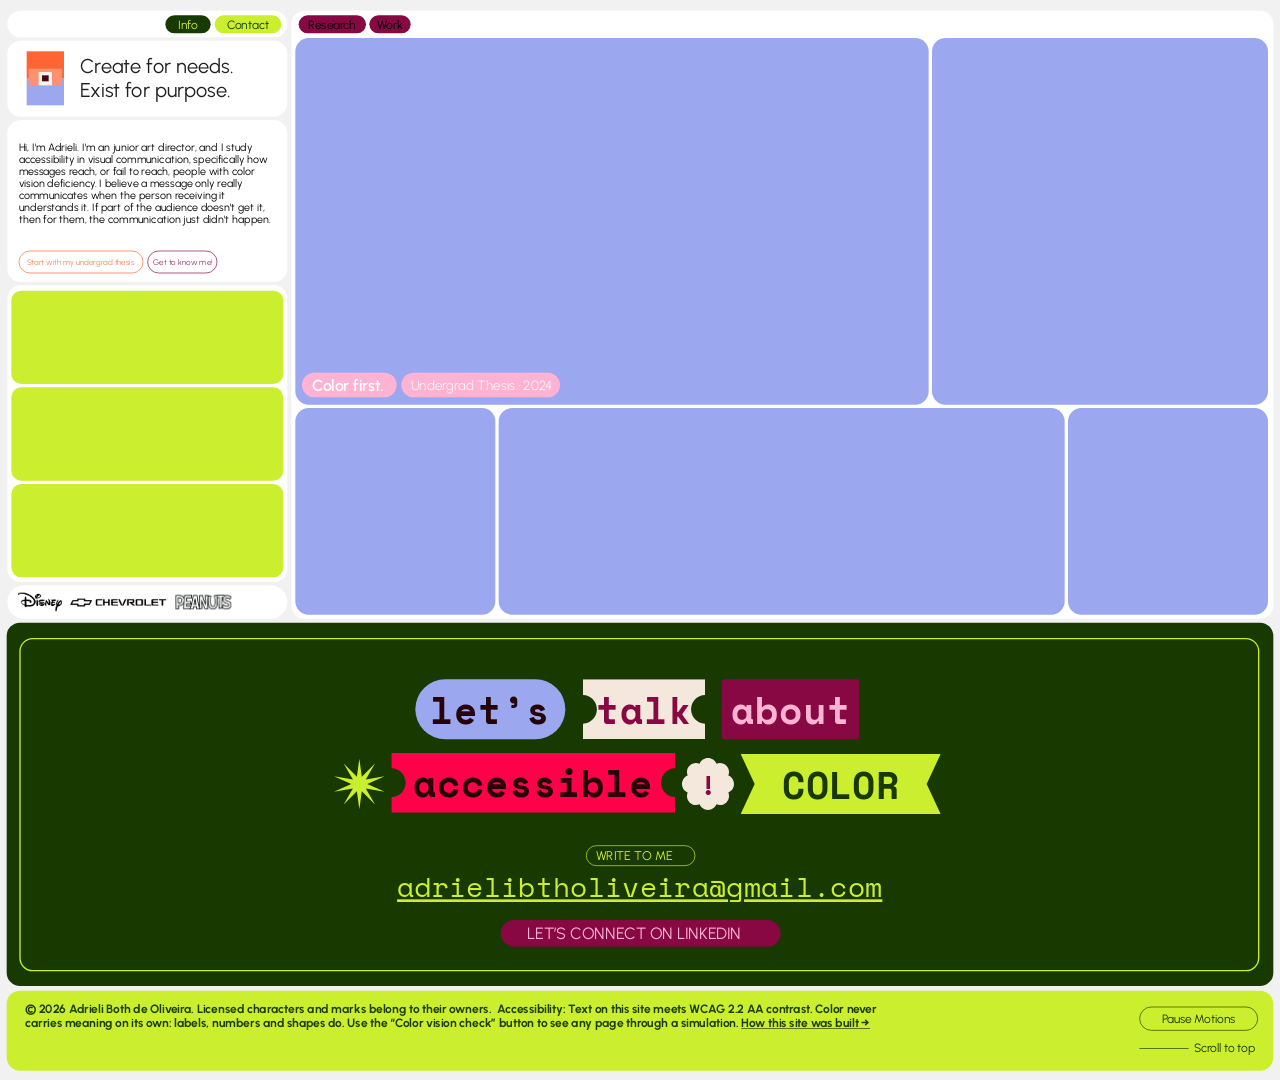
==== commit 36ad545d: "Home: text boxes match the Figma Home frame coordinates Corrects the text positions of the write to " ====
--- a/index.html
+++ b/index.html
@@ -24,7 +24,7 @@
 <body>
   <div class="viewport" id="viewport">
     <div class="home" id="home" role="main" aria-label="Home">
-<div class="a box" style="left:437px;top:16px;width:1473px;height:912px;"><div class="a pill mv" style="left:11px;top:7px;width:101px;height:27px;"><div class="t f-rg18" style="left:14px;top:3px;width:73px;height:22px">Research</div></div><div class="a pill mv" style="left:117px;top:7px;width:62px;height:27px;"><div class="t f-rg18" style="left:11px;top:3px;width:40px;height:22px">Work</div></div><div class="a card bl" style="left:6px;top:41px;width:950px;height:550px;"><div class="a pill pk" style="left:10px;top:502px;width:142px;height:37px;"><div class="t f-sb24" style="left:15.07px;top:4px;width:109px;height:29px">Color first.</div></div><div class="a pill pk" style="left:159px;top:502px;width:238px;height:37px;"><div class="t f-lt20" style="left:14px;top:7px;width:210px;height:24px">Undergrad Thesis • 2024</div></div></div><div class="a card bl" style="left:6px;top:596px;width:300px;height:310px;"></div><div class="a card bl" style="left:311px;top:596px;width:849px;height:310px;"></div><div class="a card bl" style="left:961px;top:41px;width:504px;height:550px;"></div><div class="a card bl" style="left:1165px;top:596px;width:300px;height:310px;"></div></div><div class="a box" style="left:11px;top:61px;width:420px;height:114px;"><div class="t f-ur30" style="left:109px;top:56.92px;width:228px;height:36px">Exist for purpose.</div><div class="t f-ur30" style="left:109px;top:20px;width:231px;height:36px">Create for needs.</div><div class="a " style="left:29px;top:16px;width:56px;height:81.2px;"><div class="a " style="left:0px;top:0px;width:56px;height:40.6px;background:#FF6533"></div><div class="a " style="left:0px;top:40.6px;width:56px;height:40.6px;background:#9BA8EF"></div><div class="a " style="left:3.3px;top:26.0px;width:49.4px;height:26.0px;background:#FF9173"></div><div class="a " style="left:18.2px;top:30.9px;width:19.6px;height:20.4px;background:#F9F2ED"></div><div class="a " style="left:23.3px;top:36.0px;width:9.4px;height:9.2px;background:#4C0610"></div></div></div><div class="a box" style="left:11px;top:180px;width:420px;height:243px;"><div class="t f-bio16" style="left:17px;top:14px;width:386px;height:161px">Hi, I&#39;m Adrieli. I&#39;m an junior art director, and I study accessibility in visual communication, specifically how messages reach, or fail to reach, people with color vision deficiency. I believe a message only really communicates when the person receiving it understands it. If part of the audience doesn&#39;t get it, then for them, the communication just didn&#39;t happen.</div><div class="a btn-o" style="left:17px;top:196px;width:187px;height:34px;"><div class="t f-lt12 c-or" style="left:12px;top:7px;width:161px;height:20px">Start with my undergrad thesis</div></div><div class="a btn-b" style="left:210px;top:196px;width:105px;height:34px;"><div class="t f-lt12 c-wn" style="left:9px;top:7px;width:87px;height:20px">Get to know me!</div></div></div><div class="a box r2000" style="left:11px;top:878px;width:420px;height:50px;"><img class="a" src="assets/prototipo/481c2.png" alt="Disney" style="left:16px;top:11px;width:66px;height:28px"><span class="a" style="left:92px;top:15px;width:150px;height:20.1px;overflow:hidden"><img src="assets/prototipo/73cce.png" alt="Chevrolet" style="position:absolute;left:0;top:-82px;width:150px;height:150px"></span><img class="a" src="assets/prototipo/6dced.png" alt="Peanuts" style="left:252px;top:14px;width:84px;height:22.27px"></div><div class="a box" style="left:11px;top:428px;width:420px;height:445px;"><div class="a lime r15" style="left:6px;top:298px;width:408px;height:140px;"></div><div class="a lime r15" style="left:6px;top:153px;width:408px;height:140px;"></div><div class="a lime r15" style="left:6px;top:8px;width:408px;height:140px;"></div></div><div class="a box" style="left:11px;top:16px;width:420px;height:40px;"><div class="a pill dk" style="left:237px;top:7px;width:68px;height:27px;"><div class="t f-rg18 c-lime" style="left:19px;top:3px;width:30px;height:22px">Info</div></div><div class="a pill lm" style="left:311px;top:7px;width:100px;height:27px;"><div class="t f-rg18 c-green" style="left:18px;top:3px;width:64px;height:22px">Contact</div></div></div><div class="a lime r20" style="left:10px;top:1486px;width:1900px;height:120px;"><div class="t f-foot18" style="left:27px;top:16px;width:1292px;height:88px"><strong>© 2026 Adrieli Both de Oliveira.</strong> Licensed characters and marks belong to their owners.&nbsp; <strong>Accessibility:</strong> Text on this site meets WCAG 2.2 AA contrast. Color never carries meaning on its own: labels, numbers and shapes do. Use the “Color vision check” button to see any page through a simulation. <a href="colophon.html" target="_blank" rel="noreferrer">How this site was built →</a></div><div class="a pausa" style="left:1699px;top:24px;width:178.17px;height:35.63px;"><div class="t f-rg18 c-green center" style="left:24px;top:5px;width:129.69px;height:26.18px">Pause Motions</div></div><div class="a " style="left:1699px;top:75px;width:178px;height:22.38px;"><div class="t f-rg18 c-green" style="left:81.37px;top:0px;width:96.63px;height:22.38px">Scroll to top</div><div class="a linha" style="left:0px;top:11px;width:74.25px;height:0px;"></div></div></div><div class="a dk" style="left:10px;top:934px;width:1900px;height:545px;"><div class="a moldura" style="left:19px;top:23px;width:1860px;height:500px;"></div><div class="a pill blue" style="left:613px;top:85.45px;width:224.88px;height:89.18px;"><div class="t f-sm58 c-ink center" style="left:0px;top:0px;width:224.88px;height:89.18px">let’s</div></div><div class="a " style="left:863.5px;top:85.45px;width:184.17px;height:89.18px;"><img class="a" src="assets/prototipo/c5476.svg" alt="" style="left:0px;top:0px;width:184.17px;height:89.18px"><div class="t f-sm58 c-wine center" style="left:0px;top:0px;width:184.17px;height:89.18px">talk</div></div><div class="a about" style="left:1073.29px;top:85.45px;width:205.5px;height:89.18px;"><div class="t f-sm58 c-pink center" style="left:0px;top:0px;width:205.5px;height:89.18px">about</div></div><div class="a " style="left:491px;top:204.45px;width:75.61px;height:75.61px;"><img class="a" src="assets/prototipo/02f93.svg" alt="" style="left:0px;top:0px;width:75.61px;height:75.61px"></div><div class="a " style="left:576.61px;top:195.45px;width:426.5px;height:94.07px;"><img class="a" src="assets/prototipo/77ac3.svg" alt="" style="left:0px;top:4.89px;width:426.5px;height:89.18px"><div class="t f-sm58 c-ink center" style="left:0px;top:4.89px;width:426.5px;height:89.18px">accessible</div></div><div class="a " style="left:1013.11px;top:203.45px;width:77.54px;height:77.54px;"><img class="a" src="assets/prototipo/efb25.svg" alt="" style="left:0px;top:0px;width:77.54px;height:77.54px"><div class="t f-bang c-wine center" style="left:0px;top:0px;width:77.54px;height:77.54px">!</div></div><div class="a " style="left:1100.65px;top:197.45px;width:300.49px;height:89.18px;"><img class="a" src="assets/prototipo/02de2.svg" alt="" style="left:0px;top:0px;width:300.49px;height:89.18px"><div class="t f-sm57 c-green center" style="left:0px;top:0px;width:300.49px;height:89.18px">COLOR</div></div><div class="a pill-o" style="left:868.6px;top:334.24px;width:164.11px;height:30.71px;"><div class="t f-wr19 c-lime center" style="left:0px;top:0px;width:164.11px;height:30.71px">write to me</div></div><div class="t f-mail center" style="left:587.55px;top:365.26px;width:724px;height:63px">adrielibtholiveira@gmail.com</div><div class="a pill wn" style="left:740.58px;top:445.9px;width:420.27px;height:39.71px;"><div class="t f-lk24 c-pink center" style="left:0px;top:0px;width:420.27px;height:39.71px">Let’s connect on linkedin</div></div></div>
+<div class="a box" style="left:437px;top:16px;width:1473px;height:912px;"><div class="a pill mv" style="left:11px;top:7px;width:101px;height:27px;"><div class="t f-rg18" style="left:14px;top:3px;width:73px;height:22px">Research</div></div><div class="a pill mv" style="left:117px;top:7px;width:62px;height:27px;"><div class="t f-rg18" style="left:11px;top:3px;width:40px;height:22px">Work</div></div><div class="a card bl" style="left:6px;top:41px;width:950px;height:550px;"><div class="a pill pk" style="left:10px;top:502px;width:142px;height:37px;"><div class="t f-sb24" style="left:15.07px;top:4px;width:109px;height:29px">Color first.</div></div><div class="a pill pk" style="left:159px;top:502px;width:238px;height:37px;"><div class="t f-lt20" style="left:14px;top:7px;width:210px;height:24px">Undergrad Thesis • 2024</div></div></div><div class="a card bl" style="left:6px;top:596px;width:300px;height:310px;"></div><div class="a card bl" style="left:311px;top:596px;width:849px;height:310px;"></div><div class="a card bl" style="left:961px;top:41px;width:504px;height:550px;"></div><div class="a card bl" style="left:1165px;top:596px;width:300px;height:310px;"></div></div><div class="a box" style="left:11px;top:61px;width:420px;height:114px;"><div class="t f-ur30" style="left:109px;top:56.92px;width:228px;height:36px">Exist for purpose.</div><div class="t f-ur30" style="left:109px;top:20px;width:231px;height:36px">Create for needs.</div><div class="a " style="left:29px;top:16px;width:56px;height:81.2px;"><div class="a " style="left:0px;top:0px;width:56px;height:40.6px;background:#FF6533"></div><div class="a " style="left:0px;top:40.6px;width:56px;height:40.6px;background:#9BA8EF"></div><div class="a " style="left:3.3px;top:26.0px;width:49.4px;height:26.0px;background:#FF9173"></div><div class="a " style="left:18.2px;top:30.9px;width:19.6px;height:20.4px;background:#F9F2ED"></div><div class="a " style="left:23.3px;top:36.0px;width:9.4px;height:9.2px;background:#4C0610"></div></div></div><div class="a box" style="left:11px;top:180px;width:420px;height:243px;"><div class="t f-bio16" style="left:17px;top:14px;width:386px;height:161px">Hi, I&#39;m Adrieli. I&#39;m an junior art director, and I study accessibility in visual communication, specifically how messages reach, or fail to reach, people with color vision deficiency. I believe a message only really communicates when the person receiving it understands it. If part of the audience doesn&#39;t get it, then for them, the communication just didn&#39;t happen.</div><div class="a btn-o" style="left:17px;top:196px;width:187px;height:34px;"><div class="t f-lt12 c-or" style="left:11px;top:6px;width:161px;height:20px">Start with my undergrad thesis</div></div><div class="a btn-b" style="left:210px;top:196px;width:105px;height:34px;"><div class="t f-lt12 c-wn" style="left:8px;top:6px;width:87px;height:20px">Get to know me!</div></div></div><div class="a box r2000" style="left:11px;top:878px;width:420px;height:50px;"><img class="a" src="assets/prototipo/481c2.png" alt="Disney" style="left:16px;top:11px;width:66px;height:28px"><span class="a" style="left:92px;top:15px;width:150px;height:20.1px;overflow:hidden"><img src="assets/prototipo/73cce.png" alt="Chevrolet" style="position:absolute;left:0;top:-82px;width:150px;height:150px"></span><img class="a" src="assets/prototipo/6dced.png" alt="Peanuts" style="left:252px;top:14px;width:84px;height:22.27px"></div><div class="a box" style="left:11px;top:428px;width:420px;height:445px;"><div class="a lime r15" style="left:6px;top:298px;width:408px;height:140px;"></div><div class="a lime r15" style="left:6px;top:153px;width:408px;height:140px;"></div><div class="a lime r15" style="left:6px;top:8px;width:408px;height:140px;"></div></div><div class="a box" style="left:11px;top:16px;width:420px;height:40px;"><div class="a pill dk" style="left:237px;top:7px;width:68px;height:27px;"><div class="t f-rg18 c-lime" style="left:19px;top:3px;width:30px;height:22px">Info</div></div><div class="a pill lm" style="left:311px;top:7px;width:100px;height:27px;"><div class="t f-rg18 c-green" style="left:18px;top:3px;width:64px;height:22px">Contact</div></div></div><div class="a lime r20" style="left:10px;top:1486px;width:1900px;height:120px;"><div class="t f-foot18" style="left:27px;top:16px;width:1292px;height:88px"><strong>© 2026 Adrieli Both de Oliveira.</strong> Licensed characters and marks belong to their owners.&nbsp; <strong>Accessibility:</strong> Text on this site meets WCAG 2.2 AA contrast. Color never carries meaning on its own: labels, numbers and shapes do. Use the “Color vision check” button to see any page through a simulation. <a href="colophon.html" target="_blank" rel="noreferrer">How this site was built →</a></div><div class="a pausa" style="left:1699px;top:24px;width:178.17px;height:35.63px;"><div class="t f-rg18 c-green center" style="left:23px;top:4px;width:129.69px;height:26.18px">Pause Motions</div></div><div class="a " style="left:1699px;top:75px;width:178px;height:22.38px;"><div class="t f-rg18 c-green" style="left:81.37px;top:0px;width:96.63px;height:22.38px">Scroll to top</div><div class="a linha" style="left:0px;top:11px;width:74.25px;height:0px;"></div></div></div><div class="a dk" style="left:10px;top:934px;width:1900px;height:545px;"><div class="a moldura" style="left:19px;top:23px;width:1860px;height:500px;"></div><div class="a pill blue" style="left:613px;top:85.45px;width:224.88px;height:89.18px;"><div class="t f-sm58 c-ink center" style="left:0px;top:0px;width:224.88px;height:89.18px">let’s</div></div><div class="a " style="left:863.5px;top:85.45px;width:184.17px;height:89.18px;"><img class="a" src="assets/prototipo/c5476.svg" alt="" style="left:0px;top:0px;width:184.17px;height:89.18px"><div class="t f-sm58 c-wine center" style="left:0px;top:0px;width:184.17px;height:89.18px">talk</div></div><div class="a about" style="left:1073.29px;top:85.45px;width:205.5px;height:89.18px;"><div class="t f-sm58 c-pink center" style="left:0px;top:0px;width:205.5px;height:89.18px">about</div></div><div class="a " style="left:491px;top:204.45px;width:75.61px;height:75.61px;"><img class="a" src="assets/prototipo/02f93.svg" alt="" style="left:0px;top:0px;width:75.61px;height:75.61px"></div><div class="a " style="left:576.61px;top:195.45px;width:426.5px;height:94.07px;"><img class="a" src="assets/prototipo/77ac3.svg" alt="" style="left:0px;top:0px;width:426.5px;height:89.18px"><div class="t f-sm58 c-ink center" style="left:0px;top:0px;width:426.5px;height:89.18px">accessible</div></div><div class="a " style="left:1013.11px;top:203.45px;width:77.54px;height:77.54px;"><img class="a" src="assets/prototipo/efb25.svg" alt="" style="left:0px;top:0px;width:77.54px;height:77.54px"><div class="t f-bang c-wine center" style="left:0px;top:0px;width:77.54px;height:77.54px">!</div></div><div class="a " style="left:1100.65px;top:197.45px;width:300.49px;height:89.18px;"><img class="a" src="assets/prototipo/02de2.svg" alt="" style="left:0px;top:0px;width:300.49px;height:89.18px"><div class="t f-sm57 c-green center" style="left:0px;top:0px;width:300.49px;height:89.18px">COLOR</div></div><div class="a pill-o" style="left:868.6px;top:334.24px;width:164.11px;height:30.71px;"><div class="t f-wr19 c-lime center" style="left:10.31px;top:3.91px;width:122.88px;height:21.06px">write to me</div></div><div class="t f-mail center" style="left:587.55px;top:365.26px;width:724px;height:63px">adrielibtholiveira@gmail.com</div><div class="a pill wn" style="left:740.58px;top:445.9px;width:420.27px;height:39.71px;"><div class="t f-lk24 c-pink center" style="left:39.44px;top:6.41px;width:322.17px;height:27.23px">Let’s connect on linkedin</div></div></div>
     </div>
   </div>
   <script>
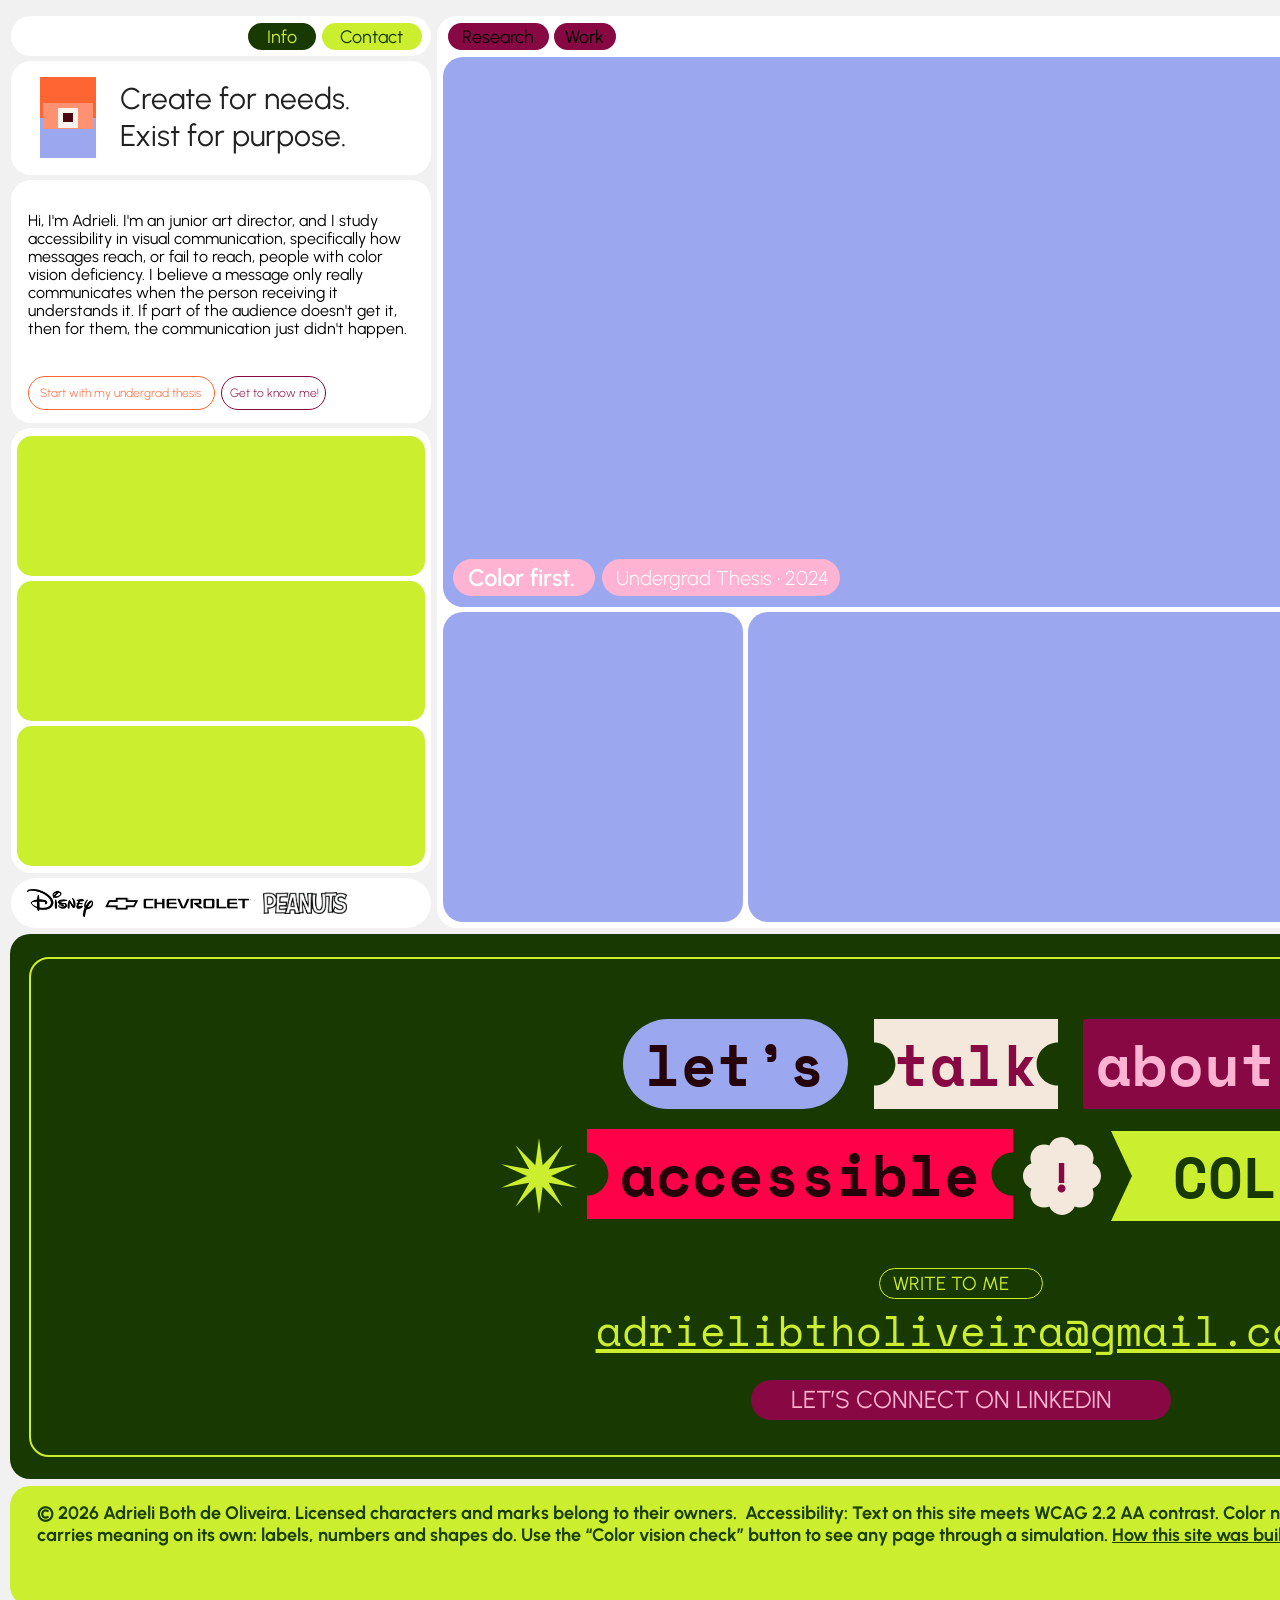
==== commit 0800f906: "Home: fixed 1920 x 1620 canvas without scaling The home keeps its 1920 x 1620 px size at every width" ====
--- a/index.html
+++ b/index.html
@@ -24,20 +24,17 @@
 <body>
   <div class="viewport" id="viewport">
     <div class="home" id="home" role="main" aria-label="Home">
-<div class="a box" style="left:437px;top:16px;width:1473px;height:912px;"><div class="a pill mv" style="left:11px;top:7px;width:101px;height:27px;"><div class="t f-rg18" style="left:14px;top:3px;width:73px;height:22px">Research</div></div><div class="a pill mv" style="left:117px;top:7px;width:62px;height:27px;"><div class="t f-rg18" style="left:11px;top:3px;width:40px;height:22px">Work</div></div><div class="a card bl" style="left:6px;top:41px;width:950px;height:550px;"><div class="a pill pk" style="left:10px;top:502px;width:142px;height:37px;"><div class="t f-sb24" style="left:15.07px;top:4px;width:109px;height:29px">Color first.</div></div><div class="a pill pk" style="left:159px;top:502px;width:238px;height:37px;"><div class="t f-lt20" style="left:14px;top:7px;width:210px;height:24px">Undergrad Thesis • 2024</div></div></div><div class="a card bl" style="left:6px;top:596px;width:300px;height:310px;"></div><div class="a card bl" style="left:311px;top:596px;width:849px;height:310px;"></div><div class="a card bl" style="left:961px;top:41px;width:504px;height:550px;"></div><div class="a card bl" style="left:1165px;top:596px;width:300px;height:310px;"></div></div><div class="a box" style="left:11px;top:61px;width:420px;height:114px;"><div class="t f-ur30" style="left:109px;top:56.92px;width:228px;height:36px">Exist for purpose.</div><div class="t f-ur30" style="left:109px;top:20px;width:231px;height:36px">Create for needs.</div><div class="a " style="left:29px;top:16px;width:56px;height:81.2px;"><div class="a " style="left:0px;top:0px;width:56px;height:40.6px;background:#FF6533"></div><div class="a " style="left:0px;top:40.6px;width:56px;height:40.6px;background:#9BA8EF"></div><div class="a " style="left:3.3px;top:26.0px;width:49.4px;height:26.0px;background:#FF9173"></div><div class="a " style="left:18.2px;top:30.9px;width:19.6px;height:20.4px;background:#F9F2ED"></div><div class="a " style="left:23.3px;top:36.0px;width:9.4px;height:9.2px;background:#4C0610"></div></div></div><div class="a box" style="left:11px;top:180px;width:420px;height:243px;"><div class="t f-bio16" style="left:17px;top:14px;width:386px;height:161px">Hi, I&#39;m Adrieli. I&#39;m an junior art director, and I study accessibility in visual communication, specifically how messages reach, or fail to reach, people with color vision deficiency. I believe a message only really communicates when the person receiving it understands it. If part of the audience doesn&#39;t get it, then for them, the communication just didn&#39;t happen.</div><div class="a btn-o" style="left:17px;top:196px;width:187px;height:34px;"><div class="t f-lt12 c-or" style="left:11px;top:6px;width:161px;height:20px">Start with my undergrad thesis</div></div><div class="a btn-b" style="left:210px;top:196px;width:105px;height:34px;"><div class="t f-lt12 c-wn" style="left:8px;top:6px;width:87px;height:20px">Get to know me!</div></div></div><div class="a box r2000" style="left:11px;top:878px;width:420px;height:50px;"><img class="a" src="assets/prototipo/481c2.png" alt="Disney" style="left:16px;top:11px;width:66px;height:28px"><span class="a" style="left:92px;top:15px;width:150px;height:20.1px;overflow:hidden"><img src="assets/prototipo/73cce.png" alt="Chevrolet" style="position:absolute;left:0;top:-82px;width:150px;height:150px"></span><img class="a" src="assets/prototipo/6dced.png" alt="Peanuts" style="left:252px;top:14px;width:84px;height:22.27px"></div><div class="a box" style="left:11px;top:428px;width:420px;height:445px;"><div class="a lime r15" style="left:6px;top:298px;width:408px;height:140px;"></div><div class="a lime r15" style="left:6px;top:153px;width:408px;height:140px;"></div><div class="a lime r15" style="left:6px;top:8px;width:408px;height:140px;"></div></div><div class="a box" style="left:11px;top:16px;width:420px;height:40px;"><div class="a pill dk" style="left:237px;top:7px;width:68px;height:27px;"><div class="t f-rg18 c-lime" style="left:19px;top:3px;width:30px;height:22px">Info</div></div><div class="a pill lm" style="left:311px;top:7px;width:100px;height:27px;"><div class="t f-rg18 c-green" style="left:18px;top:3px;width:64px;height:22px">Contact</div></div></div><div class="a lime r20" style="left:10px;top:1486px;width:1900px;height:120px;"><div class="t f-foot18" style="left:27px;top:16px;width:1292px;height:88px"><strong>© 2026 Adrieli Both de Oliveira.</strong> Licensed characters and marks belong to their owners.&nbsp; <strong>Accessibility:</strong> Text on this site meets WCAG 2.2 AA contrast. Color never carries meaning on its own: labels, numbers and shapes do. Use the “Color vision check” button to see any page through a simulation. <a href="colophon.html" target="_blank" rel="noreferrer">How this site was built →</a></div><div class="a pausa" style="left:1699px;top:24px;width:178.17px;height:35.63px;"><div class="t f-rg18 c-green center" style="left:23px;top:4px;width:129.69px;height:26.18px">Pause Motions</div></div><div class="a " style="left:1699px;top:75px;width:178px;height:22.38px;"><div class="t f-rg18 c-green" style="left:81.37px;top:0px;width:96.63px;height:22.38px">Scroll to top</div><div class="a linha" style="left:0px;top:11px;width:74.25px;height:0px;"></div></div></div><div class="a dk" style="left:10px;top:934px;width:1900px;height:545px;"><div class="a moldura" style="left:19px;top:23px;width:1860px;height:500px;"></div><div class="a pill blue" style="left:613px;top:85.45px;width:224.88px;height:89.18px;"><div class="t f-sm58 c-ink center" style="left:0px;top:0px;width:224.88px;height:89.18px">let’s</div></div><div class="a " style="left:863.5px;top:85.45px;width:184.17px;height:89.18px;"><img class="a" src="assets/prototipo/c5476.svg" alt="" style="left:0px;top:0px;width:184.17px;height:89.18px"><div class="t f-sm58 c-wine center" style="left:0px;top:0px;width:184.17px;height:89.18px">talk</div></div><div class="a about" style="left:1073.29px;top:85.45px;width:205.5px;height:89.18px;"><div class="t f-sm58 c-pink center" style="left:0px;top:0px;width:205.5px;height:89.18px">about</div></div><div class="a " style="left:491px;top:204.45px;width:75.61px;height:75.61px;"><img class="a" src="assets/prototipo/02f93.svg" alt="" style="left:0px;top:0px;width:75.61px;height:75.61px"></div><div class="a " style="left:576.61px;top:195.45px;width:426.5px;height:94.07px;"><img class="a" src="assets/prototipo/77ac3.svg" alt="" style="left:0px;top:0px;width:426.5px;height:89.18px"><div class="t f-sm58 c-ink center" style="left:0px;top:0px;width:426.5px;height:89.18px">accessible</div></div><div class="a " style="left:1013.11px;top:203.45px;width:77.54px;height:77.54px;"><img class="a" src="assets/prototipo/efb25.svg" alt="" style="left:0px;top:0px;width:77.54px;height:77.54px"><div class="t f-bang c-wine center" style="left:0px;top:0px;width:77.54px;height:77.54px">!</div></div><div class="a " style="left:1100.65px;top:197.45px;width:300.49px;height:89.18px;"><img class="a" src="assets/prototipo/02de2.svg" alt="" style="left:0px;top:0px;width:300.49px;height:89.18px"><div class="t f-sm57 c-green center" style="left:0px;top:0px;width:300.49px;height:89.18px">COLOR</div></div><div class="a pill-o" style="left:868.6px;top:334.24px;width:164.11px;height:30.71px;"><div class="t f-wr19 c-lime center" style="left:10.31px;top:3.91px;width:122.88px;height:21.06px">write to me</div></div><div class="t f-mail center" style="left:587.55px;top:365.26px;width:724px;height:63px">adrielibtholiveira@gmail.com</div><div class="a pill wn" style="left:740.58px;top:445.9px;width:420.27px;height:39.71px;"><div class="t f-lk24 c-pink center" style="left:39.44px;top:6.41px;width:322.17px;height:27.23px">Let’s connect on linkedin</div></div></div>
+<div id="work" class="a box" style="left:437px;top:16px;width:1473px;height:912px;"><div class="a pill mv" style="left:11px;top:7px;width:101px;height:27px;"><div class="t f-rg18" style="left:14px;top:3px;width:73px;height:22px">Research</div></div><div class="a pill mv" style="left:117px;top:7px;width:62px;height:27px;"><div class="t f-rg18" style="left:11px;top:3px;width:40px;height:22px">Work</div></div><div class="a card bl" style="left:6px;top:41px;width:950px;height:550px;"><div class="a pill pk" style="left:10px;top:502px;width:142px;height:37px;"><div class="t f-sb24" style="left:15.07px;top:4px;width:109px;height:29px">Color first.</div></div><div class="a pill pk" style="left:159px;top:502px;width:238px;height:37px;"><div class="t f-lt20" style="left:14px;top:7px;width:210px;height:24px">Undergrad Thesis • 2024</div></div></div><div class="a card bl" style="left:6px;top:596px;width:300px;height:310px;"></div><div class="a card bl" style="left:311px;top:596px;width:849px;height:310px;"></div><div class="a card bl" style="left:961px;top:41px;width:504px;height:550px;"></div><div class="a card bl" style="left:1165px;top:596px;width:300px;height:310px;"></div></div><div class="a box" style="left:11px;top:61px;width:420px;height:114px;"><div class="t f-ur30" style="left:109px;top:56.92px;width:228px;height:36px">Exist for purpose.</div><div class="t f-ur30" style="left:109px;top:20px;width:231px;height:36px">Create for needs.</div><div class="a " style="left:29px;top:16px;width:56px;height:81.2px;"><div class="a " style="left:0px;top:0px;width:56px;height:40.6px;background:#FF6533"></div><div class="a " style="left:0px;top:40.6px;width:56px;height:40.6px;background:#9BA8EF"></div><div class="a " style="left:3.3px;top:26.0px;width:49.4px;height:26.0px;background:#FF9173"></div><div class="a " style="left:18.2px;top:30.9px;width:19.6px;height:20.4px;background:#F9F2ED"></div><div class="a " style="left:23.3px;top:36.0px;width:9.4px;height:9.2px;background:#4C0610"></div></div></div><div class="a box" style="left:11px;top:180px;width:420px;height:243px;"><div class="t f-bio16" style="left:17px;top:14px;width:386px;height:161px">Hi, I&#39;m Adrieli. I&#39;m an junior art director, and I study accessibility in visual communication, specifically how messages reach, or fail to reach, people with color vision deficiency. I believe a message only really communicates when the person receiving it understands it. If part of the audience doesn&#39;t get it, then for them, the communication just didn&#39;t happen.</div><div class="a btn-o" style="left:17px;top:196px;width:187px;height:34px;"><div class="t f-lt12 c-or" style="left:11px;top:6px;width:161px;height:20px">Start with my undergrad thesis</div></div><div class="a btn-b" style="left:210px;top:196px;width:105px;height:34px;"><div class="t f-lt12 c-wn" style="left:8px;top:6px;width:87px;height:20px">Get to know me!</div></div></div><div class="a box r2000" style="left:11px;top:878px;width:420px;height:50px;"><img class="a" src="assets/prototipo/481c2.png" alt="Disney" style="left:16px;top:11px;width:66px;height:28px"><span class="a" style="left:92px;top:15px;width:150px;height:20.1px;overflow:hidden"><img src="assets/prototipo/73cce.png" alt="Chevrolet" style="position:absolute;left:0;top:-82px;width:150px;height:150px"></span><img class="a" src="assets/prototipo/6dced.png" alt="Peanuts" style="left:252px;top:14px;width:84px;height:22.27px"></div><div class="a box research-links" style="left:11px;top:428px;width:420px;height:445px;" aria-label="Research links"><button type="button" class="a research-link" style="left:6px;top:298px;width:408px;height:140px"><span class="research-link__label">Costa Ouro</span><span class="research-link__arrow" aria-hidden="true">↗</span></button><button type="button" class="a research-link" style="left:6px;top:153px;width:408px;height:140px"><span class="research-link__label">CNPq research</span><span class="research-link__arrow" aria-hidden="true">↗</span></button><button type="button" class="a research-link" style="left:6px;top:8px;width:408px;height:140px"><span class="research-link__label">Undergrad thesis</span><span class="research-link__arrow" aria-hidden="true">↗</span></button></div><div class="a box" style="left:11px;top:16px;width:420px;height:40px;"><div class="a pill dk" style="left:237px;top:7px;width:68px;height:27px;"><div class="t f-rg18 c-lime" style="left:19px;top:3px;width:30px;height:22px">Info</div></div><div class="a pill lm" style="left:311px;top:7px;width:100px;height:27px;"><div class="t f-rg18 c-green" style="left:18px;top:3px;width:64px;height:22px">Contact</div></div></div><div class="a lime r20" style="left:10px;top:1486px;width:1900px;height:120px;"><div class="t f-foot18" style="left:27px;top:16px;width:1292px;height:88px"><strong>© 2026 Adrieli Both de Oliveira.</strong> Licensed characters and marks belong to their owners.&nbsp; <strong>Accessibility:</strong> Text on this site meets WCAG 2.2 AA contrast. Color never carries meaning on its own: labels, numbers and shapes do. Use the “Color vision check” button to see any page through a simulation. <a href="colophon.html" target="_blank" rel="noreferrer">How this site was built →</a></div><div class="a pausa" style="left:1699px;top:24px;width:178.17px;height:35.63px;"><div class="t f-rg18 c-green center" style="left:23px;top:4px;width:129.69px;height:26.18px">Pause Motions</div></div><div class="a " style="left:1699px;top:75px;width:178px;height:22.38px;"><div class="t f-rg18 c-green" style="left:81.37px;top:0px;width:96.63px;height:22.38px">Scroll to top</div><div class="a linha" style="left:0px;top:11px;width:74.25px;height:0px;"></div></div></div><div class="a dk" style="left:10px;top:934px;width:1900px;height:545px;"><div class="a moldura" style="left:19px;top:23px;width:1860px;height:500px;"></div><div class="a pill blue" style="left:613px;top:85.45px;width:224.88px;height:89.18px;"><div class="t f-sm58 c-ink center" style="left:0px;top:0px;width:224.88px;height:89.18px">let’s</div></div><div class="a " style="left:863.5px;top:85.45px;width:184.17px;height:89.18px;"><img class="a" src="assets/prototipo/c5476.svg" alt="" style="left:0px;top:0px;width:184.17px;height:89.18px"><div class="t f-sm58 c-wine center" style="left:0px;top:0px;width:184.17px;height:89.18px">talk</div></div><div class="a about" style="left:1073.29px;top:85.45px;width:205.5px;height:89.18px;"><div class="t f-sm58 c-pink center" style="left:0px;top:0px;width:205.5px;height:89.18px">about</div></div><div class="a " style="left:491px;top:204.45px;width:75.61px;height:75.61px;"><img class="a" src="assets/prototipo/02f93.svg" alt="" style="left:0px;top:0px;width:75.61px;height:75.61px"></div><div class="a " style="left:576.61px;top:195.45px;width:426.5px;height:94.07px;"><img class="a" src="assets/prototipo/77ac3.svg" alt="" style="left:0px;top:0px;width:426.5px;height:89.18px"><div class="t f-sm58 c-ink center" style="left:0px;top:0px;width:426.5px;height:89.18px">accessible</div></div><div class="a " style="left:1013.11px;top:203.45px;width:77.54px;height:77.54px;"><img class="a" src="assets/prototipo/efb25.svg" alt="" style="left:0px;top:0px;width:77.54px;height:77.54px"><div class="t f-bang c-wine center" style="left:0px;top:0px;width:77.54px;height:77.54px">!</div></div><div class="a " style="left:1100.65px;top:197.45px;width:300.49px;height:89.18px;"><img class="a" src="assets/prototipo/02de2.svg" alt="" style="left:0px;top:0px;width:300.49px;height:89.18px"><div class="t f-sm57 c-green center" style="left:0px;top:0px;width:300.49px;height:89.18px">COLOR</div></div><div class="a pill-o" style="left:868.6px;top:334.24px;width:164.11px;height:30.71px;"><div class="t f-wr19 c-lime center" style="left:10.31px;top:3.91px;width:122.88px;height:21.06px">write to me</div></div><div class="t f-mail center" style="left:587.55px;top:365.26px;width:724px;height:63px">adrielibtholiveira@gmail.com</div><div class="a pill wn" style="left:740.58px;top:445.9px;width:420.27px;height:39.71px;"><div class="t f-lk24 c-pink center" style="left:39.44px;top:6.41px;width:322.17px;height:27.23px">Let’s connect on linkedin</div></div></div>
     </div>
   </div>
   <script>
   (function () {
-    var vp = document.getElementById("viewport");
-    var home = document.getElementById("home");
-    function ajustar() {
-      var s = Math.min(1, window.innerWidth / 1920);
-      home.style.transform = "scale(" + s + ")";
-      vp.style.height = (1620 * s) + "px";
-    }
-    ajustar();
-    window.addEventListener("resize", ajustar);
+    document.querySelectorAll(".research-link").forEach(function (b) {
+      b.addEventListener("click", function () {
+        var w = document.getElementById("work");
+        if (w) w.scrollIntoView({ behavior: "smooth", block: "start" });
+      });
+    });
   })();
   </script>
 </body>
--- a/prototipo.css
+++ b/prototipo.css
@@ -3,10 +3,10 @@
 @font-face { font-family: "Urbanist"; src: url("fonts/Urbanist-VF.woff2") format("woff2"); font-weight: 100 900; font-style: normal; font-display: swap; }
 
 html, body { margin: 0; padding: 0; background: #F1F1F1; }
-body { min-width: 320px; font-family: "Urbanist", sans-serif; color: #000; }
+body { min-width: 1920px; font-family: "Urbanist", sans-serif; color: #000; }
 
-.viewport { position: relative; width: 100%; overflow: hidden; }
-.home { position: absolute; top: 0; left: 50%; width: 1920px; height: 1620px; margin-left: -960px; transform-origin: top center; background: #F1F1F1; }
+.viewport { position: relative; width: 1920px; height: 1620px; margin: 0 auto; }
+.home { position: absolute; top: 0; left: 0; width: 1920px; height: 1620px; background: #F1F1F1; }
 
 .a { position: absolute; box-sizing: border-box; }
 .t { position: absolute; display: flex; align-items: center; white-space: nowrap; }
@@ -67,3 +67,29 @@
 .mail-link { color: inherit; }
 
 @media (prefers-reduced-motion: reduce) { * { transition: none !important; } }
+
+/* Research links (Box of Research Links): texto e seta aparecem no hover/foco */
+.research-links { padding: 0; }
+.research-link {
+  display: flex; align-items: flex-end; justify-content: space-between; overflow: hidden;
+  padding: 18px; border: 0; border-radius: 15px; color: #183900; background: #CBEE2F;
+  font-family: "Urbanist", sans-serif; font-size: 19px; font-weight: 600; text-align: left; cursor: pointer;
+  transition: border-radius 240ms ease, filter 240ms ease, transform 240ms ease;
+}
+.research-link__label, .research-link__arrow {
+  opacity: 0; transform: translateY(8px);
+  transition: opacity 240ms ease, transform 240ms ease;
+}
+.research-link:hover, .research-link:focus-visible {
+  border-radius: 36px 15px 15px; filter: saturate(1.15); transform: translateY(-1px);
+}
+.research-link:hover .research-link__label, .research-link:hover .research-link__arrow,
+.research-link:focus-visible .research-link__label, .research-link:focus-visible .research-link__arrow {
+  opacity: 1; transform: translateY(0);
+}
+.research-link:active { transform: translateY(1px); }
+.research-link:focus-visible { outline: 3px solid #FF6533; outline-offset: 3px; }
+@media (prefers-reduced-motion: reduce) {
+  .research-link, .research-link__label, .research-link__arrow { transition: none; }
+  .research-link:hover, .research-link:focus-visible, .research-link:active { transform: none; }
+}
